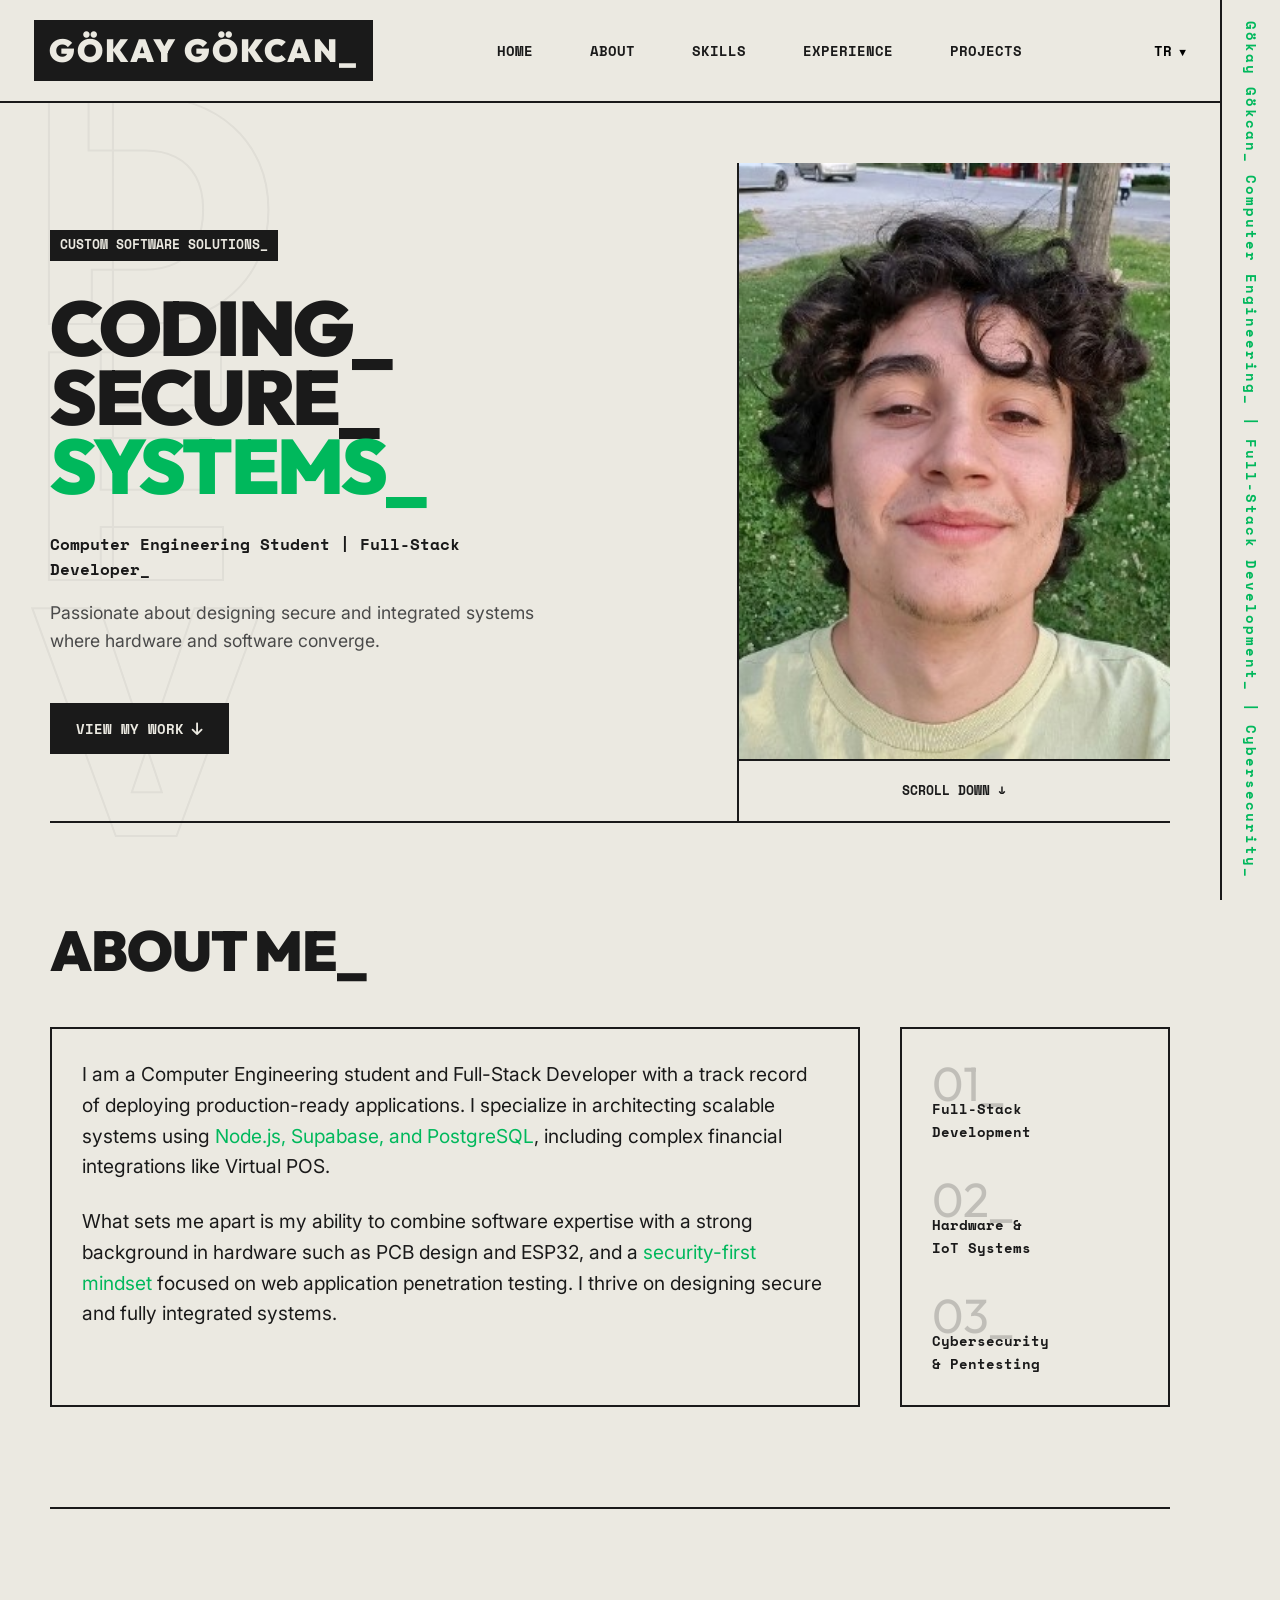
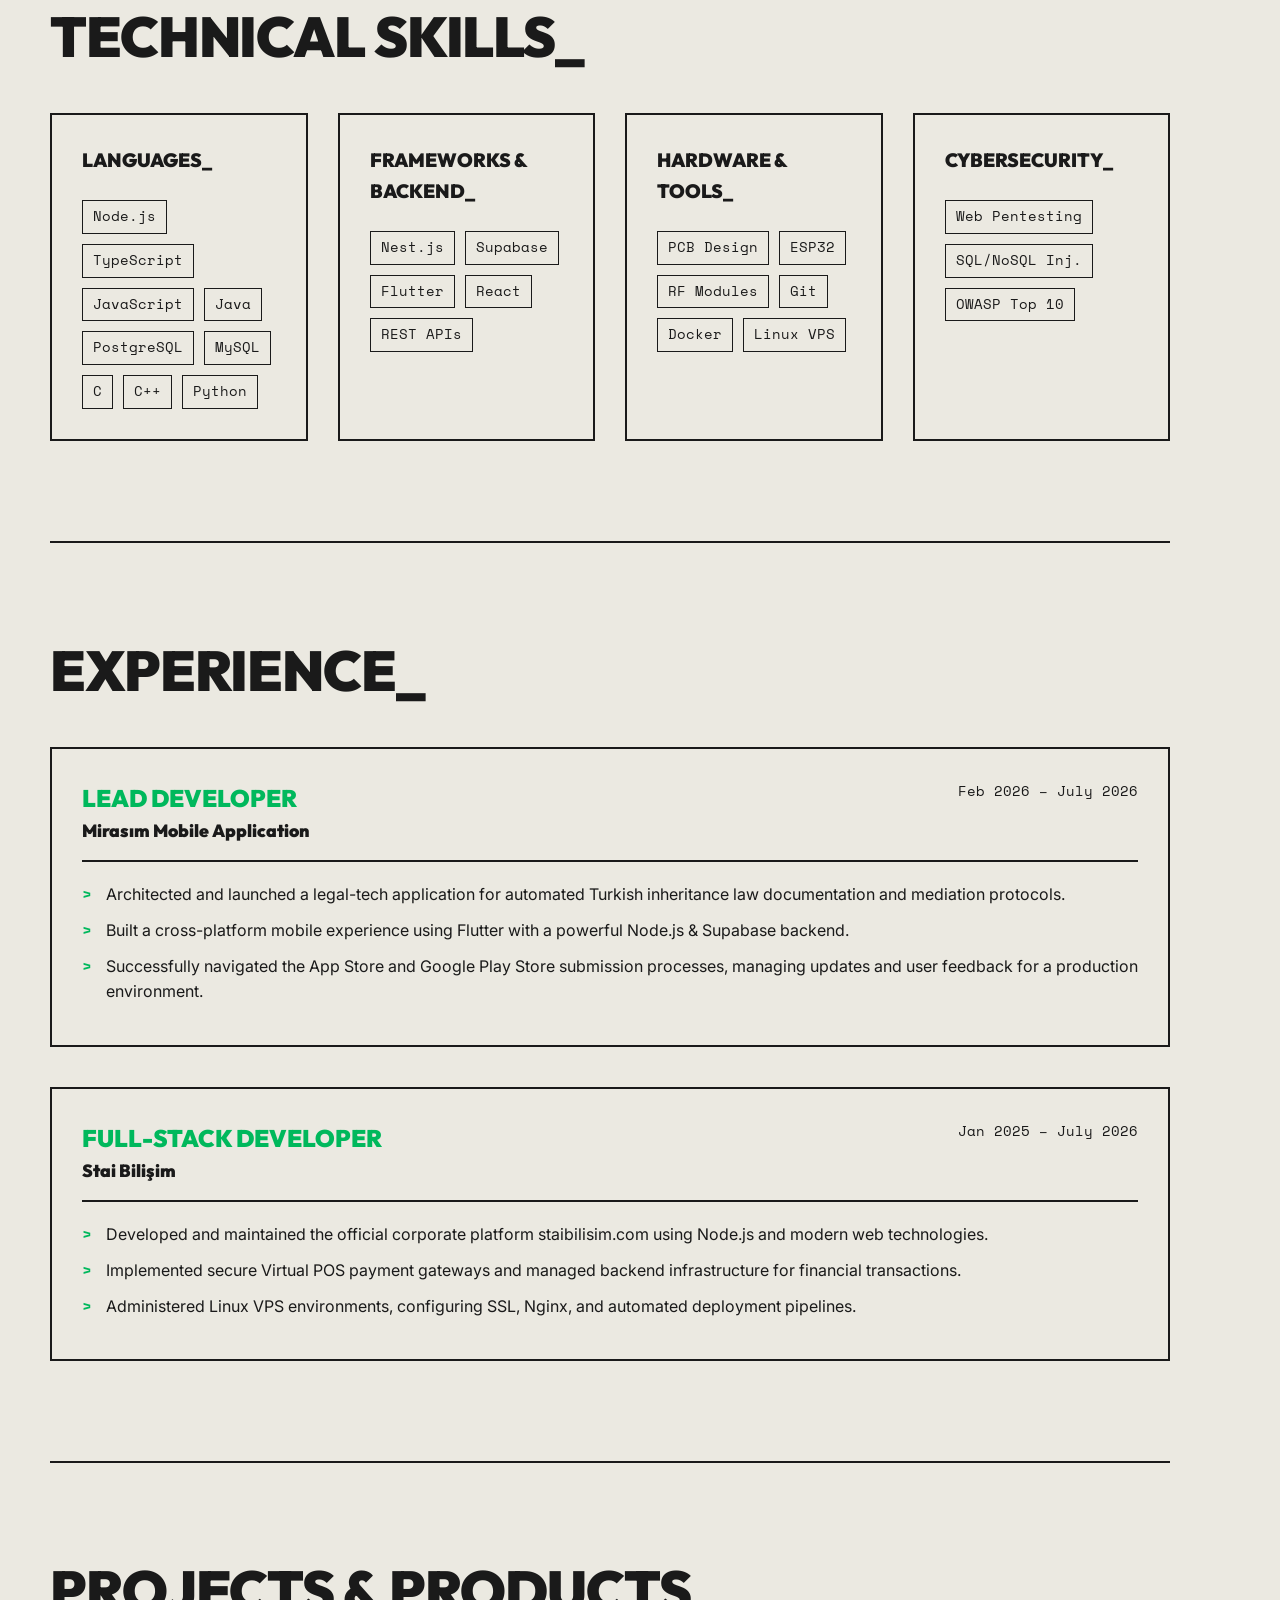
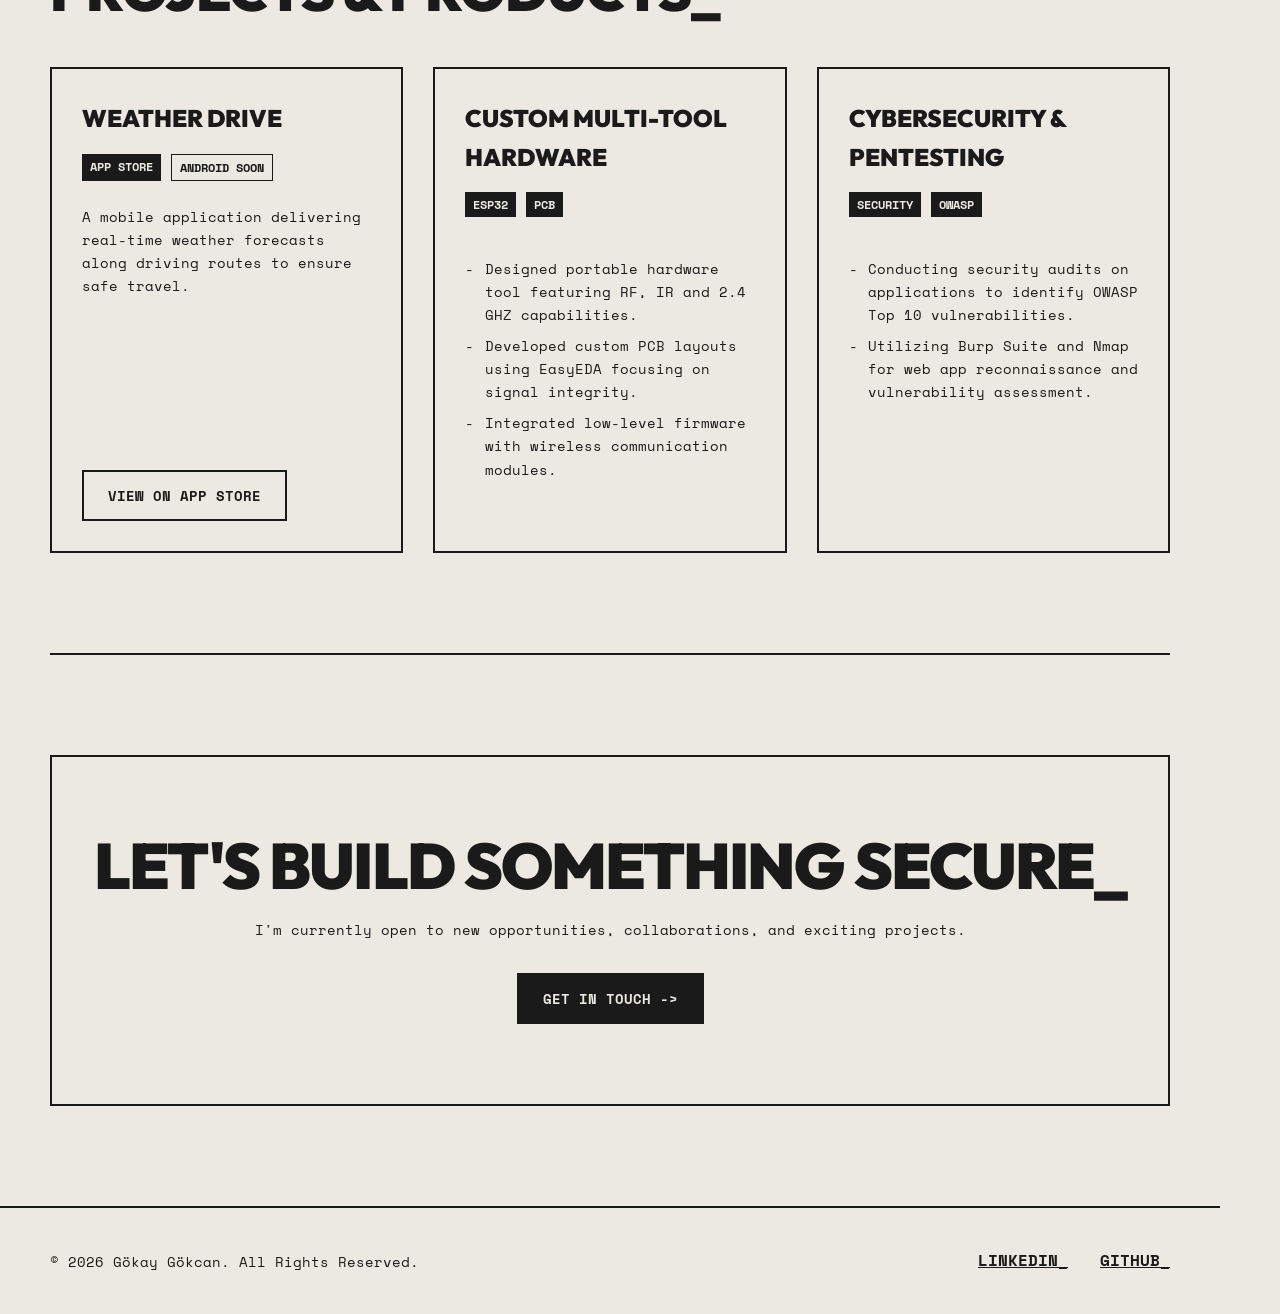
==== index.html @ 7bc46c26 "imdatv5" ====
<!DOCTYPE html>
<html lang="en">

<head>
    <meta charset="UTF-8">
    <meta name="viewport" content="width=device-width, initial-scale=1.0">
    <title>Gökay Gökcan | Full-Stack Developer & Security Enthusiast</title>
    <meta name="description"
        content="Portfolio of Gökay Gökcan, a Computer Engineering student, Full-Stack Developer, and Cybersecurity enthusiast based in Denizli, Türkiye.">
    <meta name="keywords"
        content="Gökay Gökcan, Full-Stack Developer, Computer Engineering, Cybersecurity, Pentesting, Node.js, React, Denizli">
    <meta name="author" content="Gökay Gökcan">

    <!-- Open Graph / Social Media Meta Tags -->
    <meta property="og:title" content="Gökay Gökcan | Full-Stack Developer & Security Enthusiast">
    <meta property="og:description"
        content="Portfolio of Gökay Gökcan, a Computer Engineering student and Full-Stack Developer specializing in secure, scalable systems.">
    <meta property="og:type" content="website">
    <meta property="og:url" content="https://gokaygokcan.com">
    <meta property="og:image" content="1740483697314.jpeg">

    <!-- Fonts -->
    <link rel="preconnect" href="https://fonts.googleapis.com">
    <link rel="preconnect" href="https://fonts.gstatic.com" crossorigin>
    <!-- Space Mono for brutalist style, Inter for general text -->
    <link
        href="https://fonts.googleapis.com/css2?family=Inter:wght@400;500;700&family=Space+Mono:ital,wght@0,400;0,700;1,400&family=Outfit:wght@700;900&display=swap"
        rel="stylesheet">

    <!-- Icons -->
    <link rel="stylesheet" href="https://cdnjs.cloudflare.com/ajax/libs/font-awesome/6.4.0/css/all.min.css">

    <link rel="stylesheet" href="style.css">

    <!-- Favicon -->
    <link rel="icon" type="image/jpeg" href="1740483697314.jpeg">
</head>

<body>

    <!-- Vertical Sidebar -->
    <div class="vertical-sidebar">
        <span data-i18n="sidebar_text">Gökay Gökcan_ Computer Engineering_ | Full-Stack Development_ |
            Cybersecurity_</span>

    </div>

    <!-- Navigation -->
    <nav class="navbar">
        <div class="nav-container">
            <a href="#home" class="logo">GÖKAY GÖKCAN_</a>
            <ul class="nav-links">
                <li><a href="#home" data-i18n="nav_home">HOME</a></li>
                <li><a href="#about" data-i18n="nav_about">ABOUT</a></li>
                <li><a href="#skills" data-i18n="nav_skills">SKILLS</a></li>
                <li><a href="#experience" data-i18n="nav_experience">EXPERIENCE</a></li>
                <li><a href="#projects" data-i18n="nav_projects">PROJECTS</a></li>
            </ul>
            <div class="nav-right">
                <button id="langToggle" class="lang-btn">TR</button>
                <div class="hamburger">
                    <i class="fas fa-bars"></i>
                </div>
            </div>
        </div>
    </nav>

    <main>
        <!-- Hero Section -->
        <section id="home" class="hero">
            <div class="hero-bg-text">D<br>E<br>V</div>
            <div class="hero-content">
                <div class="hero-tag" data-i18n="hero_tag">CUSTOM SOFTWARE SOLUTIONS_</div>
                <h1 class="giant-heading" data-i18n="hero_giant">
                    Coding_<br>
                    Secure_<br>
                    <span class="accent-color">Systems_</span>
                </h1>

                <div class="hero-desc-wrapper">
                    <h3 class="mono-subheading" data-i18n="hero_title">Computer Engineering Student | Full-Stack
                        Developer_</h3>
                    <p class="hero-description" data-i18n="hero_desc">Passionate about designing secure and integrated
                        systems where hardware and software converge.</p>
                </div>

                <div class="hero-cta">
                    <a href="#projects" class="btn btn-primary"><span data-i18n="hero_btn_work">View My Work</span> <i
                            class="fas fa-arrow-down"></i></a>
                </div>
            </div>

            <div class="hero-visual">
                <div class="profile-image-container">
                    <img src="1740483697314.jpeg" alt="Gökay Gökcan" class="profile-image">
                </div>
                <div class="scroll-indicator" data-i18n="scroll_down">
                    SCROLL DOWN &darr;
                </div>
            </div>
        </section>

        <!-- About Section -->
        <section id="about" class="section">
            <div class="section-header">
                <h2 class="section-title"><span data-i18n="about_title">About Me</span>_</h2>
            </div>
            <div class="about-content">
                <div class="about-grid">
                    <div class="about-text block-panel">
                        <p data-i18n="about_p1">I am a Computer Engineering student and Full-Stack Developer with a
                            track record of deploying production-ready applications. I specialize in architecting
                            scalable systems using <span class="accent-color">Node.js, Supabase, and PostgreSQL</span>,
                            including complex financial integrations like Virtual POS.</p>
                        <p data-i18n="about_p2">What sets me apart is my ability to combine software expertise with a
                            strong background in hardware such as PCB design and ESP32, and a <span
                                class="accent-color">security-first mindset</span> focused on web application
                            penetration testing. I thrive on designing secure and fully integrated systems.</p>
                    </div>
                    <div class="about-stats block-panel">
                        <div class="stat-item">
                            <span class="stat-num">01_</span>
                            <span class="stat-label" data-i18n="stat_1">Full-Stack<br>Development</span>
                        </div>
                        <div class="stat-item">
                            <span class="stat-num">02_</span>
                            <span class="stat-label" data-i18n="stat_2">Hardware &<br>IoT Systems</span>
                        </div>
                        <div class="stat-item">
                            <span class="stat-num">03_</span>
                            <span class="stat-label" data-i18n="stat_3">Cybersecurity<br>& Pentesting</span>
                        </div>
                    </div>
                </div>
            </div>
        </section>

        <!-- Skills Section -->
        <section id="skills" class="section">
            <div class="section-header">
                <h2 class="section-title"><span data-i18n="skills_title">Technical Skills</span>_</h2>
            </div>
            <div class="skills-grid">

                <div class="skill-category block-panel">
                    <h3 data-i18n="skills_lang">Languages_</h3>
                    <div class="tags">
                        <span>Node.js</span><span>TypeScript</span><span>JavaScript</span><span>Java</span><span>PostgreSQL</span><span>MySQL</span><span>C</span><span>C++</span><span>Python</span>
                    </div>
                </div>

                <div class="skill-category block-panel">
                    <h3 data-i18n="skills_framework">Frameworks & Backend_</h3>
                    <div class="tags">
                        <span>Nest.js</span><span>Supabase</span><span>Flutter</span><span>React</span><span>REST
                            APIs</span>
                    </div>
                </div>

                <div class="skill-category block-panel">
                    <h3 data-i18n="skills_hard">Hardware & Tools_</h3>
                    <div class="tags">
                        <span>PCB Design</span><span>ESP32</span><span>RF
                            Modules</span><span>Git</span><span>Docker</span><span>Linux VPS</span>
                    </div>
                </div>

                <div class="skill-category block-panel">
                    <h3 data-i18n="skills_sec">Cybersecurity_</h3>
                    <div class="tags">
                        <span>Web Pentesting</span><span>SQL/NoSQL Inj.</span><span>OWASP Top 10</span>
                    </div>
                </div>

            </div>
        </section>

        <!-- Experience Section -->
        <section id="experience" class="section">
            <div class="section-header">
                <h2 class="section-title"><span data-i18n="exp_title">Experience</span>_</h2>
            </div>

            <div class="timeline">

                <div class="timeline-item block-panel">
                    <div class="timeline-header">
                        <div class="timeline-title-wrap">
                            <h3 data-i18n="exp_lead">Lead Developer</h3>
                            <h4>Mirasım Mobile Application</h4>
                        </div>
                        <span class="timeline-date mono-text" data-i18n="exp_mirasim_date">Feb 2026 – July 2026</span>
                    </div>
                    <ul class="timeline-list">
                        <li data-i18n="exp_mirasim_1">Architected and launched a legal-tech application for automated
                            Turkish inheritance law documentation and mediation protocols.</li>
                        <li data-i18n="exp_mirasim_2">Built a cross-platform mobile experience using Flutter with a
                            powerful Node.js & Supabase backend.</li>
                        <li data-i18n="exp_mirasim_3">Successfully navigated the App Store and Google Play Store
                            submission processes, managing updates and user feedback for a production environment.</li>
                    </ul>
                </div>

                <div class="timeline-item block-panel">
                    <div class="timeline-header">
                        <div class="timeline-title-wrap">
                            <h3 data-i18n="exp_fs">Full-Stack Developer</h3>
                            <h4>Stai Bilişim</h4>
                        </div>
                        <span class="timeline-date mono-text" data-i18n="exp_stai_date">Jan 2025 – July 2026</span>
                    </div>
                    <ul class="timeline-list">
                        <li data-i18n="exp_stai_1">Developed and maintained the official corporate platform
                            staibilisim.com using Node.js and modern web technologies.</li>
                        <li data-i18n="exp_stai_2">Implemented secure Virtual POS payment gateways and managed backend
                            infrastructure for financial transactions.</li>
                        <li data-i18n="exp_stai_3">Administered Linux VPS environments, configuring SSL, Nginx, and
                            automated deployment pipelines.</li>
                    </ul>
                </div>

            </div>
        </section>

        <!-- Projects Section -->
        <section id="projects" class="section">
            <div class="section-header">
                <h2 class="section-title"><span data-i18n="projects_title">Projects & Products</span>_</h2>
            </div>

            <div class="projects-grid">

                <!-- Weather App -->
                <div class="project-card block-panel">
                    <div class="project-header">
                        <h3>Weather Drive</h3>
                        <div class="project-badges">
                            <span class="badge">App Store</span>
                            <span class="badge upcoming" data-i18n="badge_android">Android Soon</span>
                        </div>
                    </div>
                    <p class="mono-text" data-i18n="project_weather_desc">A mobile application delivering real-time
                        weather forecasts along driving routes to ensure safe travel.</p>
                    <div class="project-links mt-auto">
                        <a href="https://apps.apple.com/in/app/weather-drive-along-the-way/id6783059318" target="_blank"
                            class="btn btn-outline" data-i18n="view_appstore">View on App Store</a>
                    </div>
                </div>

                <!-- Hardware -->
                <div class="project-card block-panel">
                    <div class="project-header">
                        <h3 data-i18n="project_hard_title">Custom Multi-Tool Hardware</h3>
                        <div class="project-badges">
                            <span class="badge">ESP32</span>
                            <span class="badge">PCB</span>
                        </div>
                    </div>
                    <ul class="project-details mono-text">
                        <li data-i18n="project_hard_1">Designed portable hardware tool featuring RF, IR and 2.4 GHZ
                            capabilities.</li>
                        <li data-i18n="project_hard_2">Developed custom PCB layouts using EasyEDA focusing on signal
                            integrity.</li>
                        <li data-i18n="project_hard_3">Integrated low-level firmware with wireless communication
                            modules.</li>
                    </ul>
                </div>

                <!-- Cybersecurity -->
                <div class="project-card block-panel">
                    <div class="project-header">
                        <h3 data-i18n="project_sec_title">Cybersecurity & Pentesting</h3>
                        <div class="project-badges">
                            <span class="badge">Security</span>
                            <span class="badge">OWASP</span>
                        </div>
                    </div>
                    <ul class="project-details mono-text">
                        <li data-i18n="project_sec_1">Conducting security audits on applications to identify OWASP Top
                            10 vulnerabilities.</li>
                        <li data-i18n="project_sec_2">Utilizing Burp Suite and Nmap for web app reconnaissance and
                            vulnerability assessment.</li>
                    </ul>
                </div>

            </div>
        </section>

        <!-- Contact Section -->
        <section id="contact" class="section">
            <div class="contact-box block-panel">
                <h2 class="giant-heading"><span data-i18n="contact_title">Let's Build Something Secure</span>_</h2>
                <p class="mono-text mt-3" data-i18n="contact_desc">I'm currently open to new opportunities,
                    collaborations, and exciting projects.</p>
                <div class="contact-actions mt-4">
                    <a href="mailto:gokay_gokcan@outlook.com" class="btn btn-primary" data-i18n="contact_btn">Get In
                        Touch -></a>
                </div>
            </div>
        </section>

    </main>

    <footer class="footer">
        <div class="footer-content">
            <p class="mono-text"><span data-i18n="footer_copy">&copy; 2026 Gökay Gökcan. All Rights Reserved.</span></p>
            <div class="footer-socials">
                <a href="https://linkedin.com/in/gökay-gökcan-a5b03b33b" target="_blank">LINKEDIN_</a>
                <a href="https://github.com/FantaJr" target="_blank">GITHUB_</a>
            </div>
        </div>
    </footer>

    <script src="script.js"></script>
</body>

</html>
---- style.css ----
:root {
    /* Brutalist Editorial Palette */
    --bg-main: #ebe9e1;
    --text-main: #1a1a1a;
    --text-muted: #4a4a4a;

    --accent-color: #00b85c;
    /* Vibrant Green */

    --border-color: #1a1a1a;
    --border-width: 2px;

    /* Typography */
    --font-display: 'Outfit', sans-serif;
    --font-body: 'Inter', sans-serif;
    --font-mono: 'Space Mono', monospace;

    /* Spacing & Layout */
    --section-padding: 100px 0;
    --container-width: 1200px;
    --sidebar-width: 60px;

    /* Animations */
    --transition: all 0.15s linear;
}

* {
    margin: 0;
    padding: 0;
    box-sizing: border-box;
    max-width: 100%;
}

html,
body {
    overflow-x: hidden;
    width: 100%;
}

html {
    scroll-behavior: smooth;
    background-color: var(--bg-main);
}

body {
    font-family: var(--font-body);
    color: var(--text-main);
    line-height: 1.6;
    overflow-x: hidden;
    position: relative;
    padding-right: var(--sidebar-width);
}

/* Typography */
h1,
h2,
h3,
h4,
h5,
h6 {
    font-family: var(--font-display);
    color: var(--text-main);
    font-weight: 900;
    text-transform: uppercase;
}

.mono-text {
    font-family: var(--font-mono);
    font-size: 0.9rem;
    font-weight: 400;
}

.mono-subheading {
    font-family: var(--font-mono);
    font-size: 1rem;
    text-transform: none;
    font-weight: 700;
    margin-bottom: 1rem;
}

.accent-color {
    color: var(--accent-color);
}

a {
    color: var(--text-main);
    text-decoration: none;
    transition: var(--transition);
}

a:hover {
    color: var(--accent-color);
}

/* Layout Utilities */
main {
    max-width: var(--container-width);
    margin: 0 auto;
    padding: 0 40px;
    position: relative;
}

.section {
    padding: var(--section-padding);
    border-bottom: var(--border-width) solid var(--border-color);
}

.section:last-of-type {
    border-bottom: none;
}

.section-header {
    margin-bottom: 3rem;
}

.section-title {
    font-size: 3.5rem;
    line-height: 1;
    letter-spacing: -0.02em;
}

.mt-3 {
    margin-top: 1.5rem;
}

.mt-4 {
    margin-top: 2rem;
}

.mt-auto {
    margin-top: auto;
}

/* Vertical Sidebar */
.vertical-sidebar {
    position: fixed;
    top: 0;
    right: 0;
    width: var(--sidebar-width);
    height: 100vh;
    border-left: var(--border-width) solid var(--border-color);
    background: var(--bg-main);
    z-index: 1000;
    display: flex;
    align-items: center;
    justify-content: center;
}

.vertical-sidebar span {
    writing-mode: vertical-rl;
    font-family: var(--font-mono);
    font-size: 0.9rem;
    font-weight: 700;
    color: var(--accent-color);
    letter-spacing: 2px;
    white-space: nowrap;
}

/* Navbar */
.navbar {
    width: 100%;
    border-bottom: var(--border-width) solid var(--border-color);
    background: var(--bg-main);
    z-index: 999;
    position: sticky;
    top: 0;
}

.nav-container {
    max-width: var(--container-width);
    margin: 0 auto;
    padding: 20px 24px;
    display: flex;
    justify-content: space-between;
    align-items: center;
    overflow: hidden;
}

.logo {
    font-family: var(--font-display);
    font-size: 2rem;
    font-weight: 900;
    color: var(--text-main);
    background: var(--border-color);
    color: var(--bg-main);
    padding: 5px 15px;
    letter-spacing: 2px;
}

.nav-links {
    display: flex;
    list-style: none;
    gap: 3rem;
}

.nav-links a {
    font-family: var(--font-mono);
    font-size: 0.9rem;
    font-weight: 700;
    text-transform: uppercase;
    position: relative;
}

.nav-links a::after {
    content: '_';
    opacity: 0;
    transition: var(--transition);
}

.nav-links a:hover::after {
    opacity: 1;
    color: var(--accent-color);
}

.nav-right {
    display: flex;
    align-items: center;
    gap: 1rem;
}

.lang-btn {
    font-family: var(--font-mono);
    font-size: 0.9rem;
    font-weight: 700;
    background: transparent;
    border: none;
    cursor: pointer;
    text-transform: uppercase;
}

.lang-btn::after {
    content: ' ▼';
    font-size: 0.7rem;
}

.hamburger {
    display: none;
    font-size: 1.5rem;
    cursor: pointer;
    background: none;
    border: none;
    color: var(--text-main);
    line-height: 1;
    padding: 4px;
}

/* Buttons */
.btn {
    display: inline-flex;
    align-items: center;
    justify-content: center;
    gap: 0.5rem;
    padding: 12px 24px;
    font-family: var(--font-mono);
    font-weight: 700;
    font-size: 0.9rem;
    text-transform: uppercase;
    cursor: pointer;
    transition: var(--transition);
    border: var(--border-width) solid var(--border-color);
}

.btn-primary {
    background: var(--border-color);
    color: var(--bg-main);
}

.btn-primary:hover {
    background: var(--accent-color);
    border-color: var(--accent-color);
    color: var(--text-main);
}

.btn-outline {
    background: transparent;
    color: var(--text-main);
}

.btn-outline:hover {
    background: var(--border-color);
    color: var(--bg-main);
}

/* Block Panels */
.block-panel {
    border: var(--border-width) solid var(--border-color);
    padding: 30px;
    background: var(--bg-main);
    transition: var(--transition);
}

.block-panel:hover {
    box-shadow: 8px 8px 0px var(--accent-color);
    transform: translate(-4px, -4px);
}

/* Hero Section */
.hero {
    min-height: 80vh;
    display: flex;
    align-items: stretch;
    padding-top: 60px;
    position: relative;
    border-bottom: var(--border-width) solid var(--border-color);
}

.hero-bg-text {
    position: absolute;
    left: -20px;
    top: 50%;
    transform: translateY(-50%);
    font-family: var(--font-display);
    font-size: 25vw;
    font-weight: 900;
    line-height: 0.8;
    color: transparent;
    -webkit-text-stroke: 2px rgba(26, 26, 26, 0.05);
    z-index: -1;
    user-select: none;
}

.hero-content {
    flex: 1.5;
    display: flex;
    flex-direction: column;
    justify-content: center;
    padding-right: 40px;
    min-width: 0;
}

.hero-tag {
    display: inline-block;
    background: var(--border-color);
    color: var(--bg-main);
    font-family: var(--font-mono);
    font-size: 0.8rem;
    font-weight: 700;
    padding: 5px 10px;
    margin-bottom: 2rem;
    align-self: flex-start;
}

.giant-heading {
    font-size: clamp(2.5rem, 6vw, 7rem);
    line-height: 0.9;
    letter-spacing: -0.03em;
    margin-bottom: 2rem;
    overflow-wrap: break-word;
    word-break: break-word;
}

.hero-desc-wrapper {
    max-width: 500px;
    margin-bottom: 3rem;
}

.hero-description {
    font-size: 1.1rem;
    color: var(--text-muted);
}

.hero-visual {
    flex: 1;
    border-left: var(--border-width) solid var(--border-color);
    display: flex;
    flex-direction: column;
    min-width: 0;
}

.profile-image-container {
    flex: 1;
    position: relative;
    overflow: hidden;
}

.profile-image {
    width: 100%;
    height: 100%;
    object-fit: cover;
    display: block;
    transition: var(--transition);
}

.scroll-indicator {
    padding: 20px;
    border-top: var(--border-width) solid var(--border-color);
    text-align: center;
    font-family: var(--font-mono);
    font-size: 0.8rem;
    font-weight: 700;
    text-transform: uppercase;
}

/* About Section */
.about-grid {
    display: grid;
    grid-template-columns: 3fr 1fr;
    gap: 40px;
}

.about-text {
    font-size: 1.2rem;
    min-width: 0;
    overflow-wrap: break-word;
}

.about-text p {
    margin-bottom: 1.5rem;
}

.about-stats {
    display: flex;
    flex-direction: column;
    gap: 2rem;
    justify-content: center;
}

.stat-item {
    display: flex;
    flex-direction: column;
}

.stat-num {
    font-family: var(--font-display);
    font-size: 3rem;
    color: var(--border-color);
    opacity: 0.2;
    line-height: 1;
}

.stat-label {
    font-family: var(--font-mono);
    font-size: 0.9rem;
    font-weight: 700;
    margin-top: -10px;
}

/* Skills Section */
.skills-grid {
    display: grid;
    grid-template-columns: repeat(auto-fit, minmax(250px, 1fr));
    gap: 30px;
}

.skill-category {
    min-width: 0;
}

.skill-category h3 {
    font-size: 1.2rem;
    margin-bottom: 1.5rem;
}

.tags {
    display: flex;
    flex-wrap: wrap;
    gap: 10px;
}

.tags span {
    font-family: var(--font-mono);
    font-size: 0.85rem;
    border: 1px solid var(--border-color);
    padding: 5px 10px;
    white-space: nowrap;
}

/* Experience Timeline */
.timeline {
    display: flex;
    flex-direction: column;
    gap: 40px;
}

.timeline-item {
    position: relative;
    min-width: 0;
}

.timeline-header {
    display: flex;
    justify-content: space-between;
    align-items: flex-start;
    border-bottom: 2px solid var(--border-color);
    padding-bottom: 15px;
    margin-bottom: 20px;
    flex-wrap: wrap;
    gap: 1rem;
}

.timeline-title-wrap {
    min-width: 0;
}

.timeline-title-wrap h3 {
    font-size: 1.5rem;
    color: var(--accent-color);
    overflow-wrap: break-word;
}

.timeline-title-wrap h4 {
    font-size: 1.1rem;
    color: var(--text-main);
    text-transform: none;
    overflow-wrap: break-word;
}

.timeline-list {
    list-style: none;
}

.timeline-list li {
    position: relative;
    padding-left: 1.5rem;
    margin-bottom: 10px;
    font-size: 1rem;
    overflow-wrap: break-word;
}

.timeline-list li::before {
    content: '>';
    position: absolute;
    left: 0;
    font-family: var(--font-mono);
    color: var(--accent-color);
    font-weight: bold;
}

/* Projects Section */
.projects-grid {
    display: grid;
    grid-template-columns: repeat(auto-fit, minmax(320px, 1fr));
    gap: 30px;
}

.project-card {
    display: flex;
    flex-direction: column;
    min-width: 0;
}

.project-header {
    margin-bottom: 1.5rem;
}

.project-header h3 {
    font-size: 1.5rem;
    margin-bottom: 1rem;
    overflow-wrap: break-word;
}

.project-badges {
    display: flex;
    flex-wrap: wrap;
    gap: 10px;
}

.badge {
    font-family: var(--font-mono);
    font-size: 0.75rem;
    font-weight: 700;
    background: var(--border-color);
    color: var(--bg-main);
    padding: 3px 8px;
    text-transform: uppercase;
    white-space: nowrap;
}

.badge.upcoming {
    background: transparent;
    color: var(--border-color);
    border: 1px solid var(--border-color);
}

.project-details {
    list-style: none;
    margin-top: 1rem;
    margin-bottom: 2rem;
}

.project-details li {
    position: relative;
    padding-left: 1.2rem;
    margin-bottom: 8px;
    overflow-wrap: break-word;
}

.project-details li::before {
    content: '-';
    position: absolute;
    left: 0;
}

/* Contact Box */
.contact-box {
    text-align: center;
    padding: 80px 40px;
}

.contact-box .giant-heading {
    font-size: clamp(2rem, 5vw, 4rem);
    margin-bottom: 1rem;
}

/* Footer */
.footer {
    border-top: var(--border-width) solid var(--border-color);
    padding: 40px 0;
}

.footer-content {
    max-width: var(--container-width);
    margin: 0 auto;
    padding: 0 40px;
    display: flex;
    justify-content: space-between;
    align-items: center;
}

.footer-socials {
    display: flex;
    gap: 2rem;
    flex-wrap: wrap;
    justify-content: center;
}

.footer-socials a {
    font-family: var(--font-mono);
    font-weight: 700;
    text-decoration: underline;
}

/* ==========================================================================
   RESPONSIVE — MOBILE FIRST HARDENING
   Goal: zero horizontal overflow, no oversized text/elements, stable viewport
   ========================================================================== */

/* Global overflow guard, always on, not just inside a breakpoint */
img,
video,
svg,
iframe,
canvas {
    max-width: 100%;
    height: auto;
    display: block;
}

/* Tablet / small laptop */
@media (max-width: 1024px) {
    .giant-heading {
        font-size: clamp(2.5rem, 7vw, 5rem);
    }

    .hero-bg-text {
        font-size: 35vw;
    }

    main {
        padding: 0 24px;
    }
}

/* Phones and small tablets */
@media (max-width: 768px) {
    :root {
        --section-padding: 50px 0;
    }

    html {
        /* Locks the viewport horizontally so nothing can push the page sideways */
        overflow-x: hidden;
    }

    *,
    *::before,
    *::after {
        max-width: 100%;
        box-sizing: border-box;
    }

    html,
    body {
        overflow-x: hidden !important;
        width: 100% !important;
        max-width: 100vw;
        margin: 0;
        padding: 0;
        position: relative;
    }

    .vertical-sidebar {
        display: none;
    }

    body {
        padding-right: 0;
    }

    main,
    .nav-container,
    .footer-content {
        padding-left: 16px;
        padding-right: 16px;
        width: 100%;
        max-width: 100%;
        box-sizing: border-box;
    }

    /* Navbar */
    .navbar {
        overflow: visible;
    }

    .nav-container {
        padding-top: 14px;
        padding-bottom: 14px;
        position: relative;
    }

    .logo {
        font-size: 0.95rem;
        padding: 4px 8px;
        letter-spacing: 0;
        white-space: nowrap;
        overflow: hidden;
        text-overflow: ellipsis;
        max-width: 50vw;
        flex-shrink: 1;
    }

    .nav-right {
        gap: 0.5rem;
        flex-shrink: 0;
    }

    .lang-btn {
        font-size: 0.75rem;
    }

    .nav-links {
        display: none;
        flex-direction: column;
        width: 100vw;
        position: fixed;
        top: 0;
        left: 0;
        right: 0;
        bottom: 0;
        background: var(--bg-main);
        border-bottom: var(--border-width) solid var(--border-color);
        padding: 80px 16px 30px;
        gap: 1.5rem;
        text-align: center;
        box-sizing: border-box;
        z-index: 998;
        justify-content: flex-start;
        align-items: center;
        overflow-y: auto;
    }

    .nav-links.active {
        display: flex;
    }

    .nav-links a {
        font-size: 0.85rem;
        word-break: break-word;
    }

    .hamburger {
        display: block;
    }

    /* Hero */
    .hero {
        flex-direction: column;
        min-height: auto;
        padding-top: 24px;
        text-align: center;
        border-bottom: none;
        overflow: hidden;
    }

    .hero-content {
        padding-right: 0;
        padding-bottom: 24px;
        display: flex;
        flex-direction: column;
        align-items: center;
        width: 100%;
        overflow: hidden;
    }

    .hero-tag {
        align-self: center;
        margin-bottom: 1.25rem;
        font-size: 0.7rem;
        max-width: 100%;
        white-space: normal;
    }

    .hero-desc-wrapper {
        max-width: 100%;
        width: 100%;
        padding: 0;
        margin-bottom: 2rem;
    }

    .hero-description {
        font-size: 1rem;
    }

    .hero-visual {
        border-left: none;
        border-top: var(--border-width) solid var(--border-color);
        border-bottom: var(--border-width) solid var(--border-color);
        min-height: auto;
        width: 100%;
        overflow: hidden;
    }

    .profile-image-container {
        min-height: 260px;
        max-height: 60vw;
    }

    .hero-bg-text {
        display: none;
    }

    /* Typography — clamp() keeps text from ever exceeding the viewport,
       even for very long single words like URLs or long names */
    .giant-heading {
        font-size: clamp(1.9rem, 9vw, 3rem) !important;
        text-align: center !important;
        word-break: break-word;
        hyphens: auto;
        overflow-wrap: break-word;
        max-width: 100%;
        padding: 0;
    }

    .section-title {
        font-size: clamp(1.7rem, 8vw, 2.6rem) !important;
        text-align: center !important;
        word-break: break-word;
        overflow-wrap: break-word;
        max-width: 100%;
    }

    .contact-box .giant-heading {
        font-size: clamp(1.6rem, 7vw, 2.2rem) !important;
    }

    .section-header {
        text-align: center;
        width: 100%;
    }

    .mono-subheading {
        font-size: 0.85rem;
    }

    h1,
    h2,
    h3,
    h4 {
        overflow-wrap: break-word;
        word-break: break-word;
    }

    /* Panels */
    .block-panel {
        padding: 20px 16px;
        text-align: center;
        width: 100%;
        box-sizing: border-box;
        overflow-wrap: break-word;
        overflow: hidden;
    }

    .contact-box {
        padding: 40px 16px;
    }

    .btn {
        font-size: 0.8rem;
        padding: 10px 18px;
    }

    /* Grids */
    .about-grid,
    .skills-grid,
    .projects-grid {
        grid-template-columns: 1fr;
        width: 100%;
        gap: 20px;
    }

    .about-text {
        font-size: 1.05rem;
        text-align: center;
    }

    .about-stats {
        flex-direction: row;
        flex-wrap: wrap;
        justify-content: center;
        gap: 1.5rem;
    }

    .stat-item {
        align-items: center;
    }

    .stat-num {
        font-size: 2.2rem;
    }

    /* Skills */
    .skill-category {
        text-align: center;
    }

    .tags {
        justify-content: center;
    }

    .tags span {
        font-size: 0.75rem;
        padding: 4px 8px;
    }

    /* Timeline */
    .timeline-item {
        padding-left: 0;
        text-align: center;
    }

    .timeline-header {
        flex-direction: column;
        align-items: center;
        justify-content: center;
    }

    .timeline-title-wrap {
        text-align: center;
    }

    .timeline-title-wrap h3 {
        font-size: 1.25rem;
    }

    .timeline-title-wrap h4 {
        font-size: 1rem;
    }

    .timeline-list {
        text-align: left;
    }

    .timeline-list li {
        font-size: 0.9rem;
    }

    .timeline-list li::before {
        left: -15px;
    }

    /* Projects */
    .project-header h3 {
        font-size: 1.25rem;
    }

    .project-badges {
        justify-content: center;
    }

    .badge {
        font-size: 0.7rem;
    }

    .project-details {
        text-align: left;
    }

    .project-details li {
        font-size: 0.9rem;
    }

    /* Footer */
    .footer-content {
        flex-direction: column;
        gap: 16px;
        text-align: center;
    }

    .footer-socials {
        gap: 1.25rem;
    }

    .footer-socials a {
        font-size: 0.85rem;
    }
}

/* Very small phones (e.g. iPhone SE, 360px devices) */
@media (max-width: 400px) {

    main,
    .nav-container,
    .footer-content {
        padding-left: 12px;
        padding-right: 12px;
    }

    .giant-heading {
        font-size: clamp(1.6rem, 9vw, 2.4rem) !important;
    }

    .section-title {
        font-size: clamp(1.4rem, 8vw, 2rem) !important;
    }

    .contact-box .giant-heading {
        font-size: clamp(1.4rem, 7vw, 1.8rem) !important;
    }

    .logo {
        max-width: 40vw;
        font-size: 0.85rem;
    }

    .about-stats {
        gap: 1rem;
    }

    .stat-num {
        font-size: 1.8rem;
    }

    .btn {
        width: 100%;
    }
}
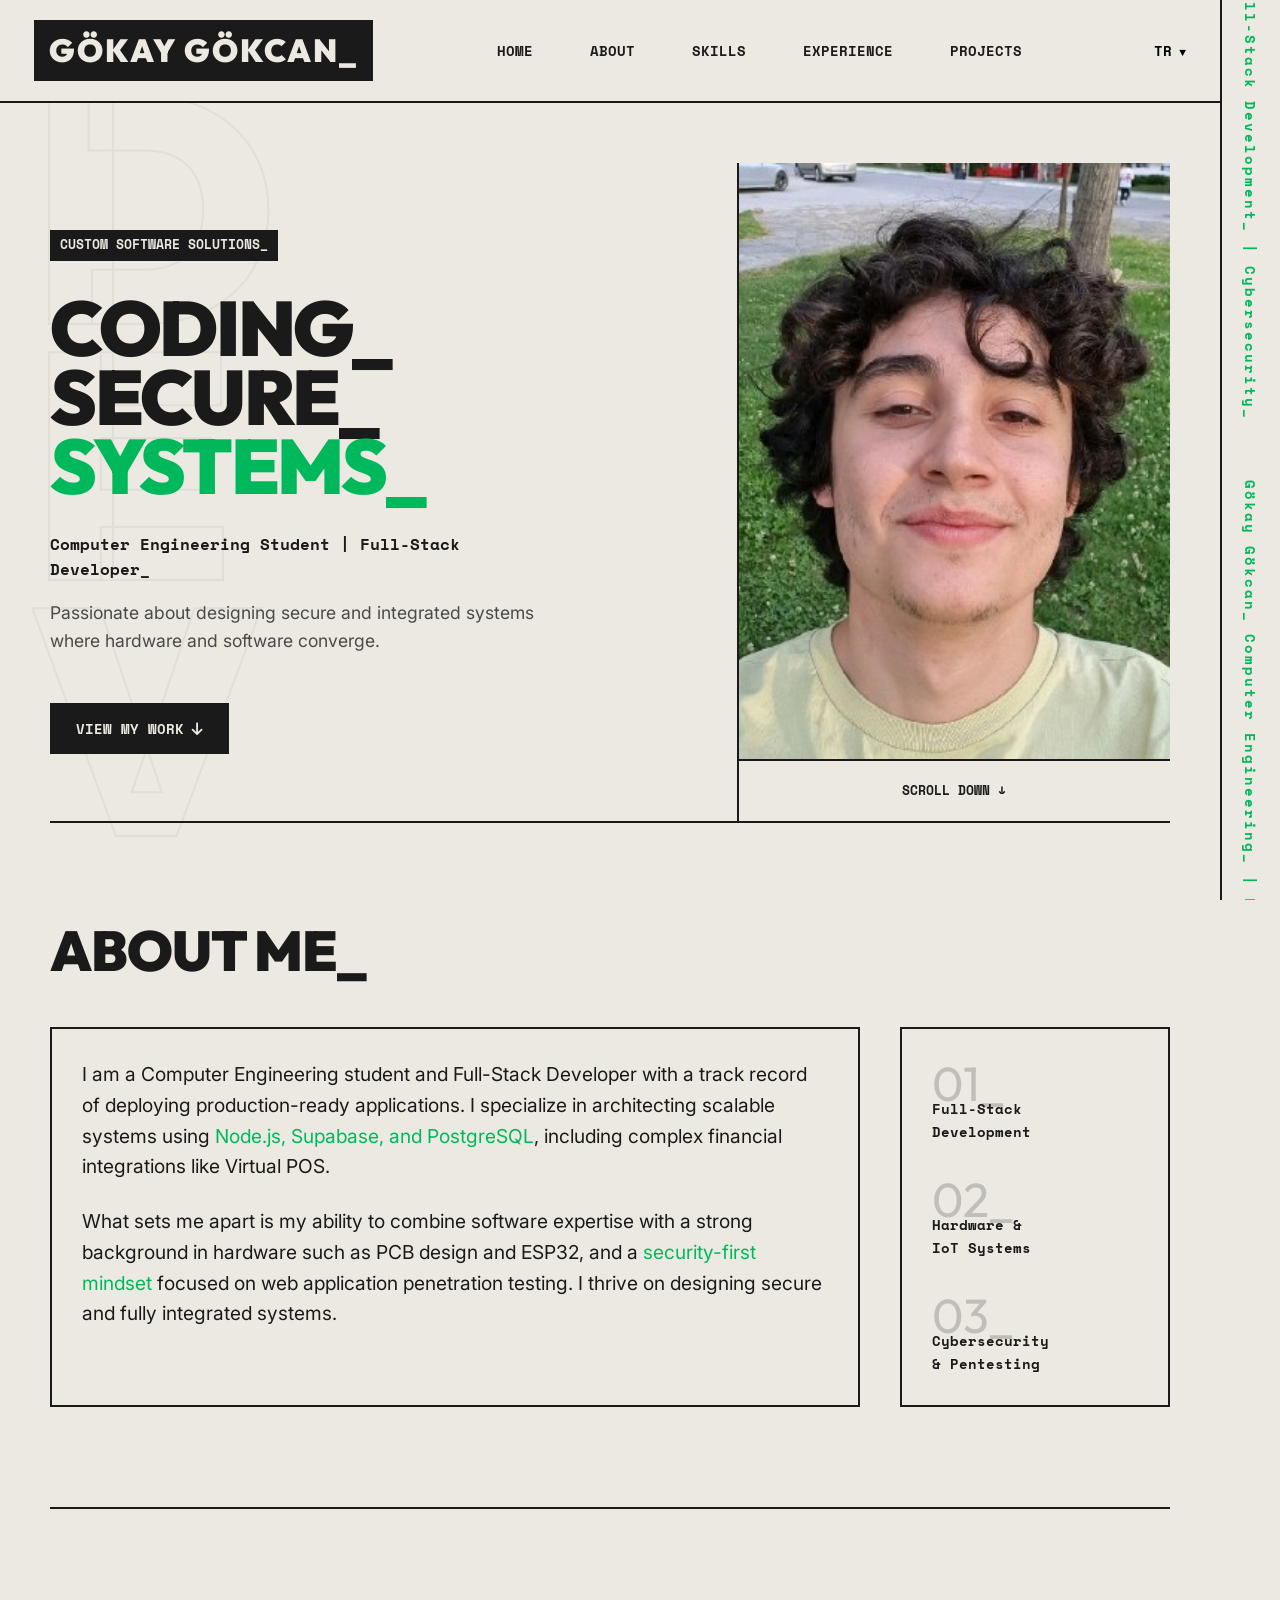
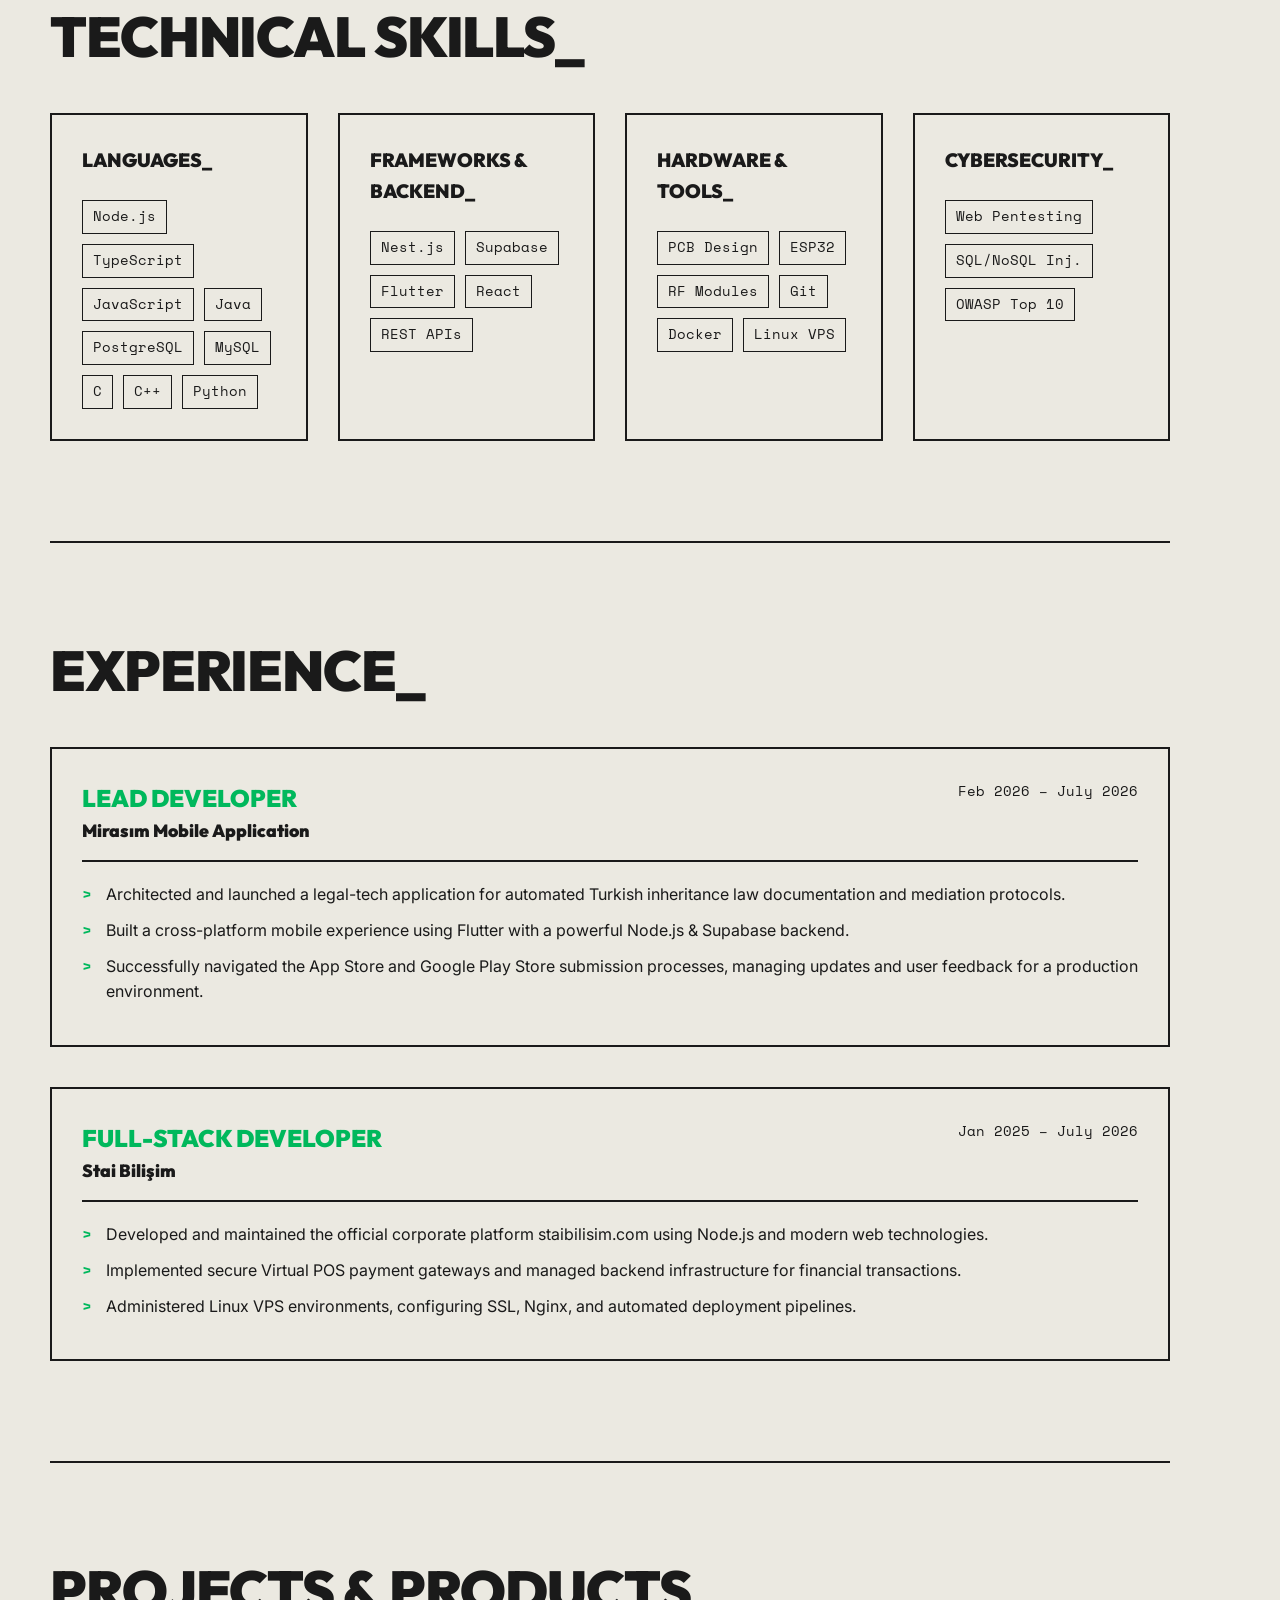
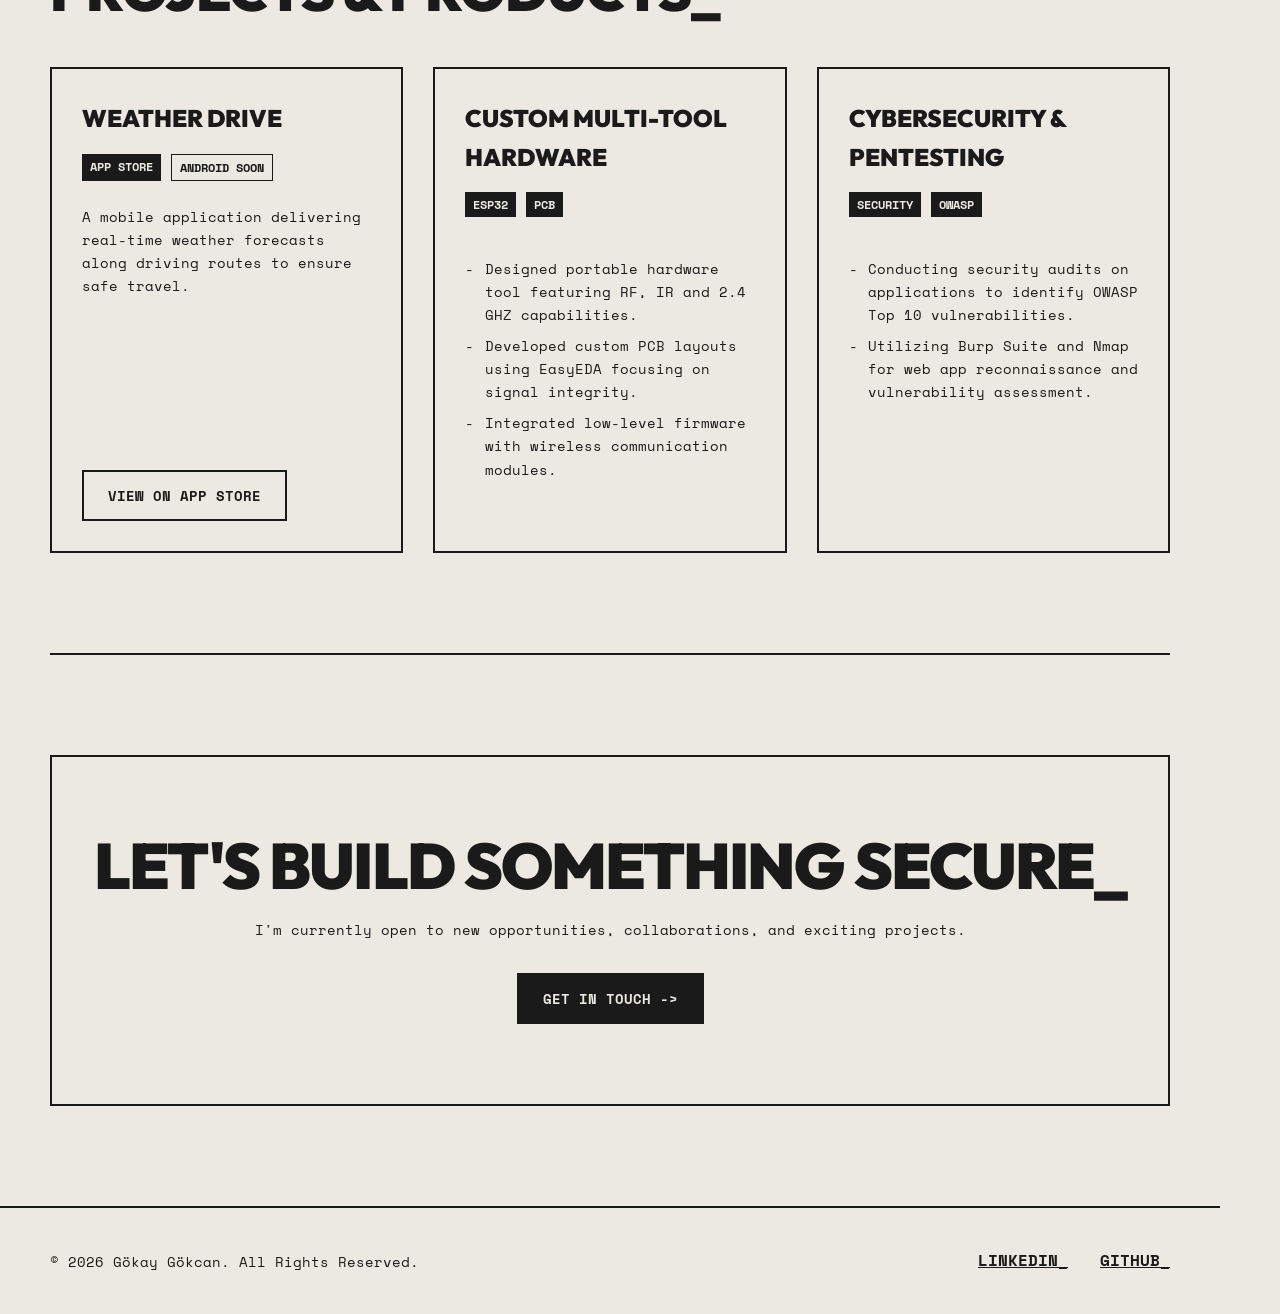
==== commit 29371b0e: "imdatv6" ====
--- a/index.html
+++ b/index.html
@@ -40,9 +40,12 @@
 
     <!-- Vertical Sidebar -->
     <div class="vertical-sidebar">
-        <span data-i18n="sidebar_text">Gökay Gökcan_ Computer Engineering_ | Full-Stack Development_ |
-            Cybersecurity_</span>
-
+        <div class="marquee-track">
+            <span data-i18n="sidebar_text">Gökay Gökcan_ Computer Engineering_ | Full-Stack Development_ |
+                Cybersecurity_</span>
+            <span data-i18n="sidebar_text" aria-hidden="true">Gökay Gökcan_ Computer Engineering_ | Full-Stack
+                Development_ | Cybersecurity_</span>
+        </div>
     </div>
 
     <!-- Navigation -->
--- a/style.css
+++ b/style.css
@@ -131,7 +131,7 @@
     margin-top: auto;
 }
 
-/* Vertical Sidebar */
+/* Vertical Sidebar — continuously scrolling (marquee) text */
 .vertical-sidebar {
     position: fixed;
     top: 0;
@@ -144,6 +144,21 @@
     display: flex;
     align-items: center;
     justify-content: center;
+    overflow: hidden;
+    /* hides the looping copy outside the visible strip */
+}
+
+.vertical-sidebar .marquee-track {
+    display: flex;
+    flex-direction: column;
+    align-items: center;
+    animation: sidebarScroll 14s linear infinite;
+    will-change: transform;
+}
+
+/* pause the flow on hover */
+.vertical-sidebar:hover .marquee-track {
+    animation-play-state: paused;
 }
 
 .vertical-sidebar span {
@@ -154,6 +169,25 @@
     color: var(--accent-color);
     letter-spacing: 2px;
     white-space: nowrap;
+    padding: 30px 0;
+    /* gap between each repeated copy of the text */
+}
+
+@keyframes sidebarScroll {
+    0% {
+        transform: translateY(0);
+    }
+
+    100% {
+        transform: translateY(-50%);
+        /* exactly half, since the text is duplicated once in the HTML */
+    }
+}
+
+@media (prefers-reduced-motion: reduce) {
+    .vertical-sidebar .marquee-track {
+        animation: none;
+    }
 }
 
 /* Navbar */
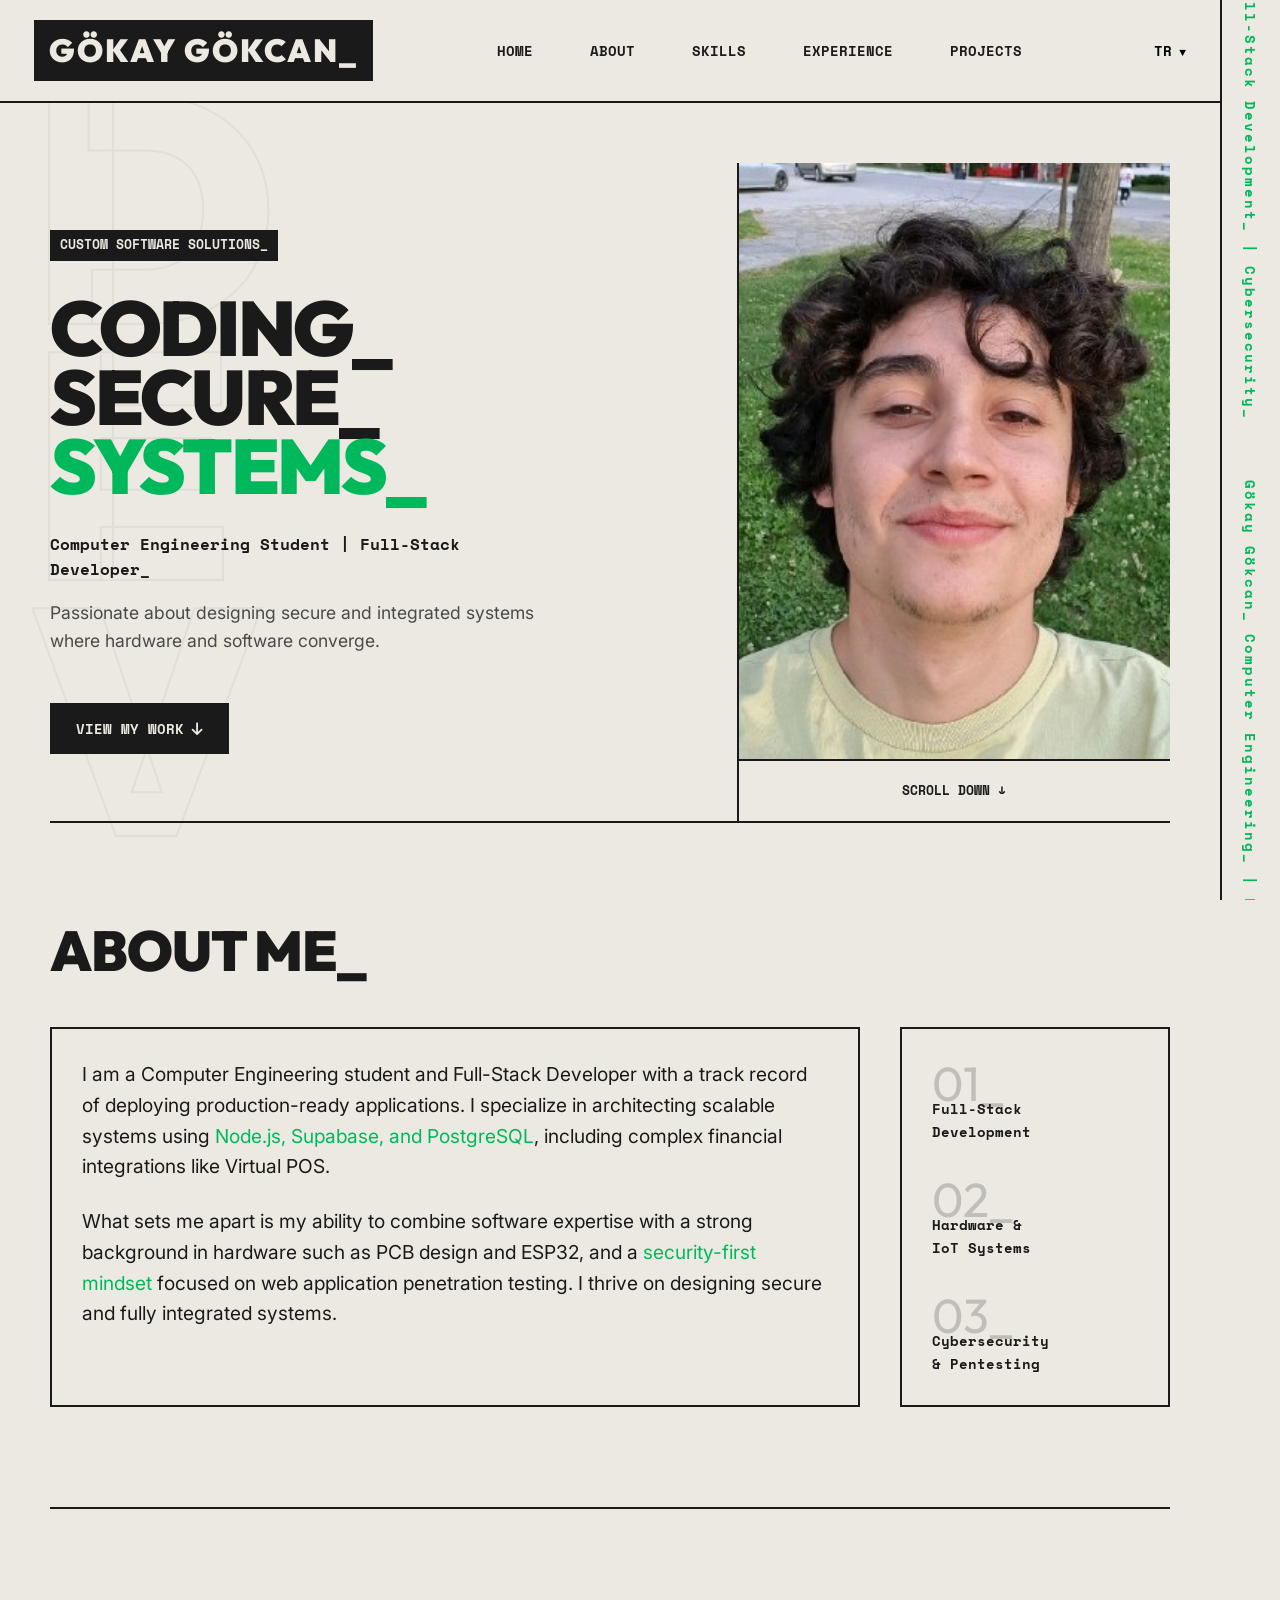
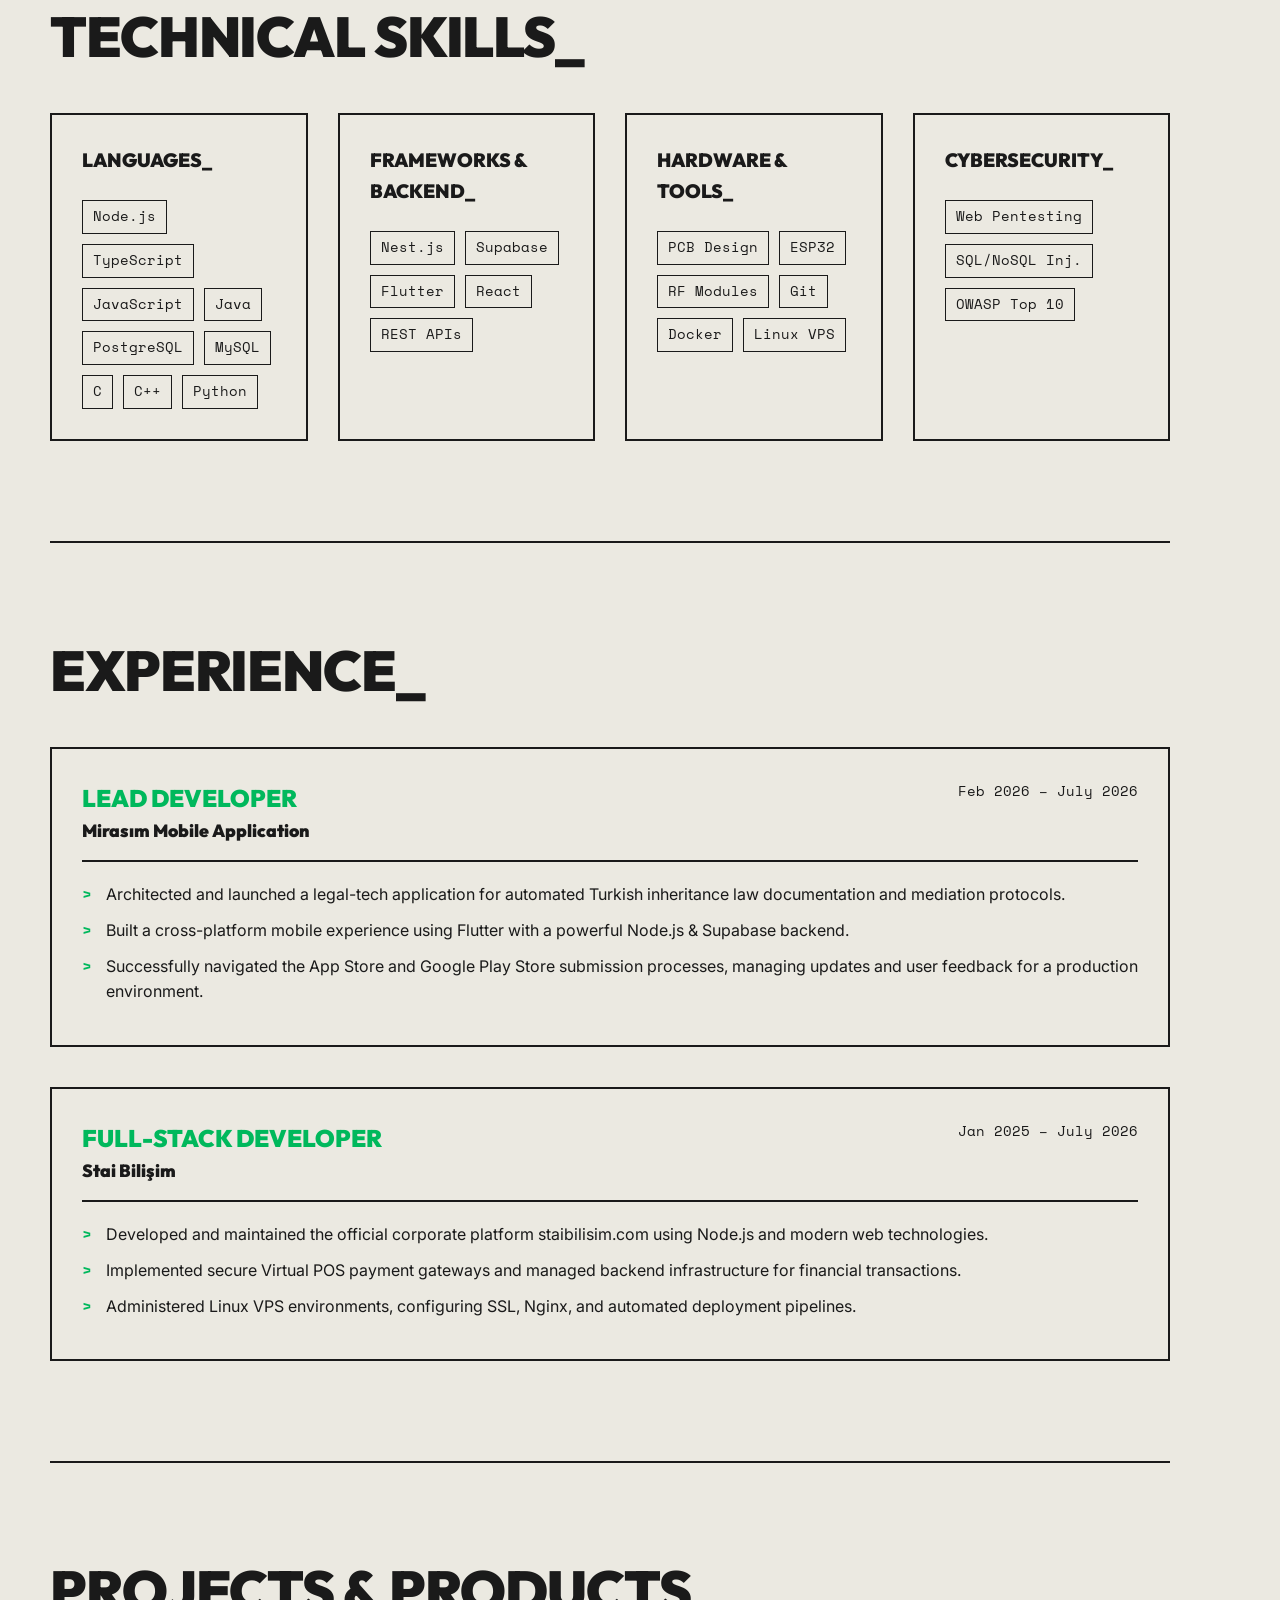
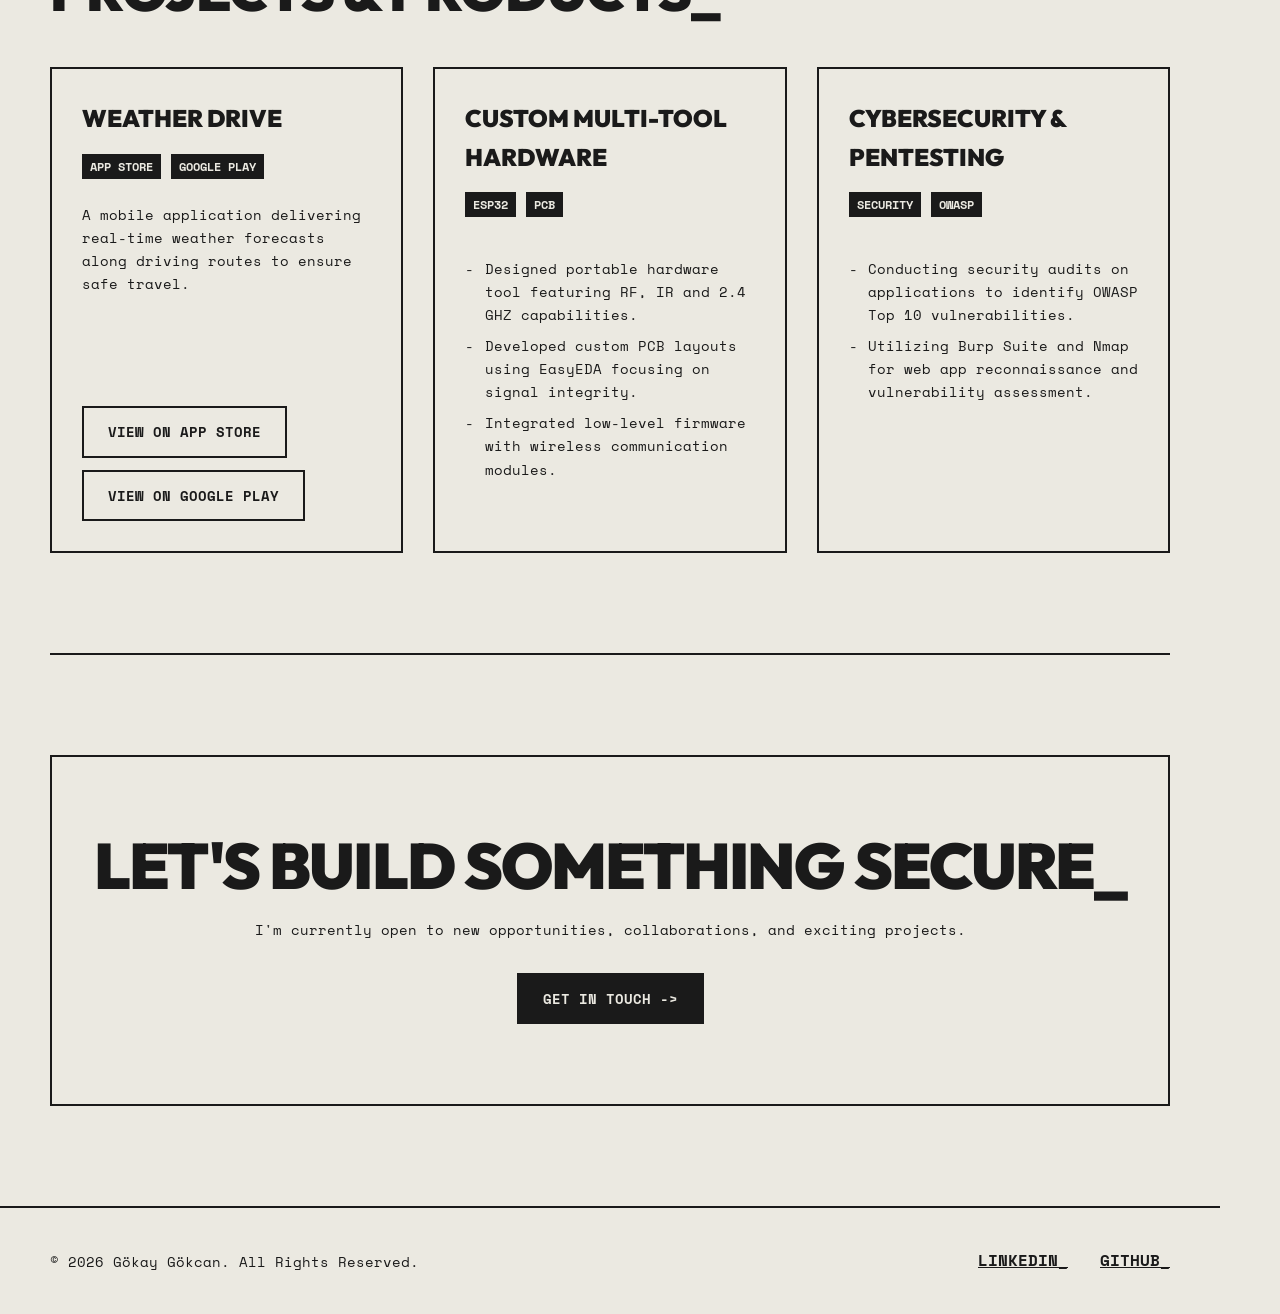
==== commit 64316110: "Initial commit" ====
--- a/index.html
+++ b/index.html
@@ -10,14 +10,52 @@
     <meta name="keywords"
         content="Gökay Gökcan, Full-Stack Developer, Computer Engineering, Cybersecurity, Pentesting, Node.js, React, Denizli">
     <meta name="author" content="Gökay Gökcan">
+    <meta name="robots" content="index, follow">
+    <link rel="canonical" href="https://gokaygokcan.com/">
 
     <!-- Open Graph / Social Media Meta Tags -->
     <meta property="og:title" content="Gökay Gökcan | Full-Stack Developer & Security Enthusiast">
     <meta property="og:description"
         content="Portfolio of Gökay Gökcan, a Computer Engineering student and Full-Stack Developer specializing in secure, scalable systems.">
     <meta property="og:type" content="website">
-    <meta property="og:url" content="https://gokaygokcan.com">
-    <meta property="og:image" content="1740483697314.jpeg">
+    <meta property="og:url" content="https://gokaygokcan.com/">
+    <meta property="og:image" content="https://gokaygokcan.com/1740483697314.jpeg">
+
+    <!-- Twitter Card Meta Tags -->
+    <meta name="twitter:card" content="summary_large_image">
+    <meta name="twitter:title" content="Gökay Gökcan | Full-Stack Developer & Security Enthusiast">
+    <meta name="twitter:description"
+        content="Portfolio of Gökay Gökcan, a Computer Engineering student and Full-Stack Developer specializing in secure, scalable systems.">
+    <meta name="twitter:image" content="https://gokaygokcan.com/1740483697314.jpeg">
+
+    <!-- Structured Data (JSON-LD) for SEO -->
+    <script type="application/ld+json">
+    {
+      "@context": "https://schema.org",
+      "@type": "Person",
+      "name": "Gökay Gökcan",
+      "url": "https://gokaygokcan.com/",
+      "image": "https://gokaygokcan.com/1740483697314.jpeg",
+      "jobTitle": "Full-Stack Developer & Computer Engineering Student",
+      "worksFor": {
+        "@type": "Organization",
+        "name": "Stai Bilişim"
+      },
+      "sameAs": [
+        "https://linkedin.com/in/gökay-gökcan-a5b03b33b",
+        "https://github.com/FantaJr"
+      ],
+      "knowsAbout": [
+        "Full-Stack Development",
+        "Cybersecurity",
+        "Web Penetration Testing",
+        "Node.js",
+        "Supabase",
+        "Flutter",
+        "ESP32"
+      ]
+    }
+    </script>
 
     <!-- Fonts -->
     <link rel="preconnect" href="https://fonts.googleapis.com">
@@ -239,14 +277,16 @@
                         <h3>Weather Drive</h3>
                         <div class="project-badges">
                             <span class="badge">App Store</span>
-                            <span class="badge upcoming" data-i18n="badge_android">Android Soon</span>
+                            <span class="badge">Google Play</span>
                         </div>
                     </div>
                     <p class="mono-text" data-i18n="project_weather_desc">A mobile application delivering real-time
                         weather forecasts along driving routes to ensure safe travel.</p>
                     <div class="project-links mt-auto">
                         <a href="https://apps.apple.com/in/app/weather-drive-along-the-way/id6783059318" target="_blank"
-                            class="btn btn-outline" data-i18n="view_appstore">View on App Store</a>
+                            rel="noopener noreferrer" class="btn btn-outline" data-i18n="view_appstore">View on App Store</a>
+                        <a href="https://play.google.com/store/apps/details?id=com.gokcan.havarotasi" target="_blank"
+                            rel="noopener noreferrer" class="btn btn-outline" data-i18n="view_playstore">View on Google Play</a>
                     </div>
                 </div>
 
@@ -308,8 +348,8 @@
         <div class="footer-content">
             <p class="mono-text"><span data-i18n="footer_copy">&copy; 2026 Gökay Gökcan. All Rights Reserved.</span></p>
             <div class="footer-socials">
-                <a href="https://linkedin.com/in/gökay-gökcan-a5b03b33b" target="_blank">LINKEDIN_</a>
-                <a href="https://github.com/FantaJr" target="_blank">GITHUB_</a>
+                <a href="https://linkedin.com/in/gökay-gökcan-a5b03b33b" target="_blank" rel="noopener noreferrer">LINKEDIN_</a>
+                <a href="https://github.com/FantaJr" target="_blank" rel="noopener noreferrer">GITHUB_</a>
             </div>
         </div>
     </footer>
--- a/style.css
+++ b/style.css
@@ -624,6 +624,13 @@
     position: absolute;
     left: 0;
 }
+
+.project-links {
+    display: flex;
+    flex-wrap: wrap;
+    gap: 12px;
+}
+
 
 /* Contact Box */
 .contact-box {
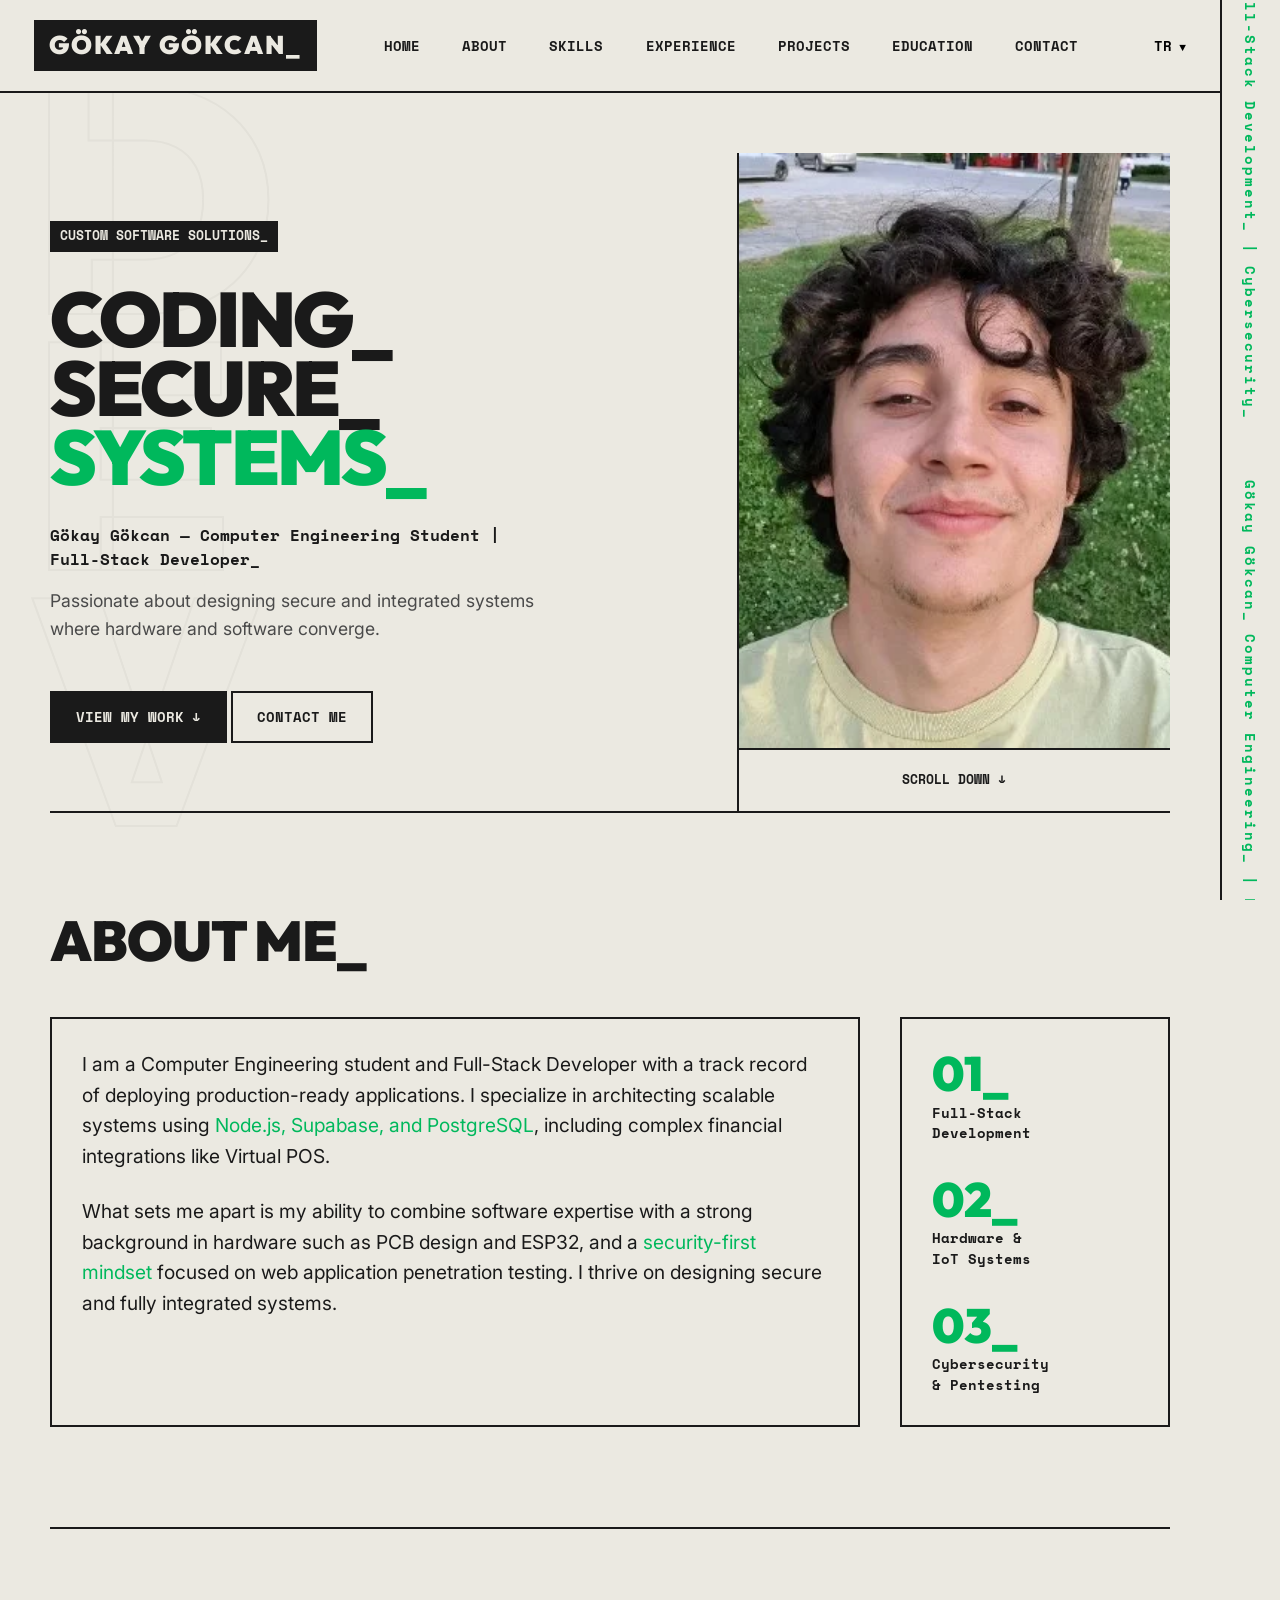
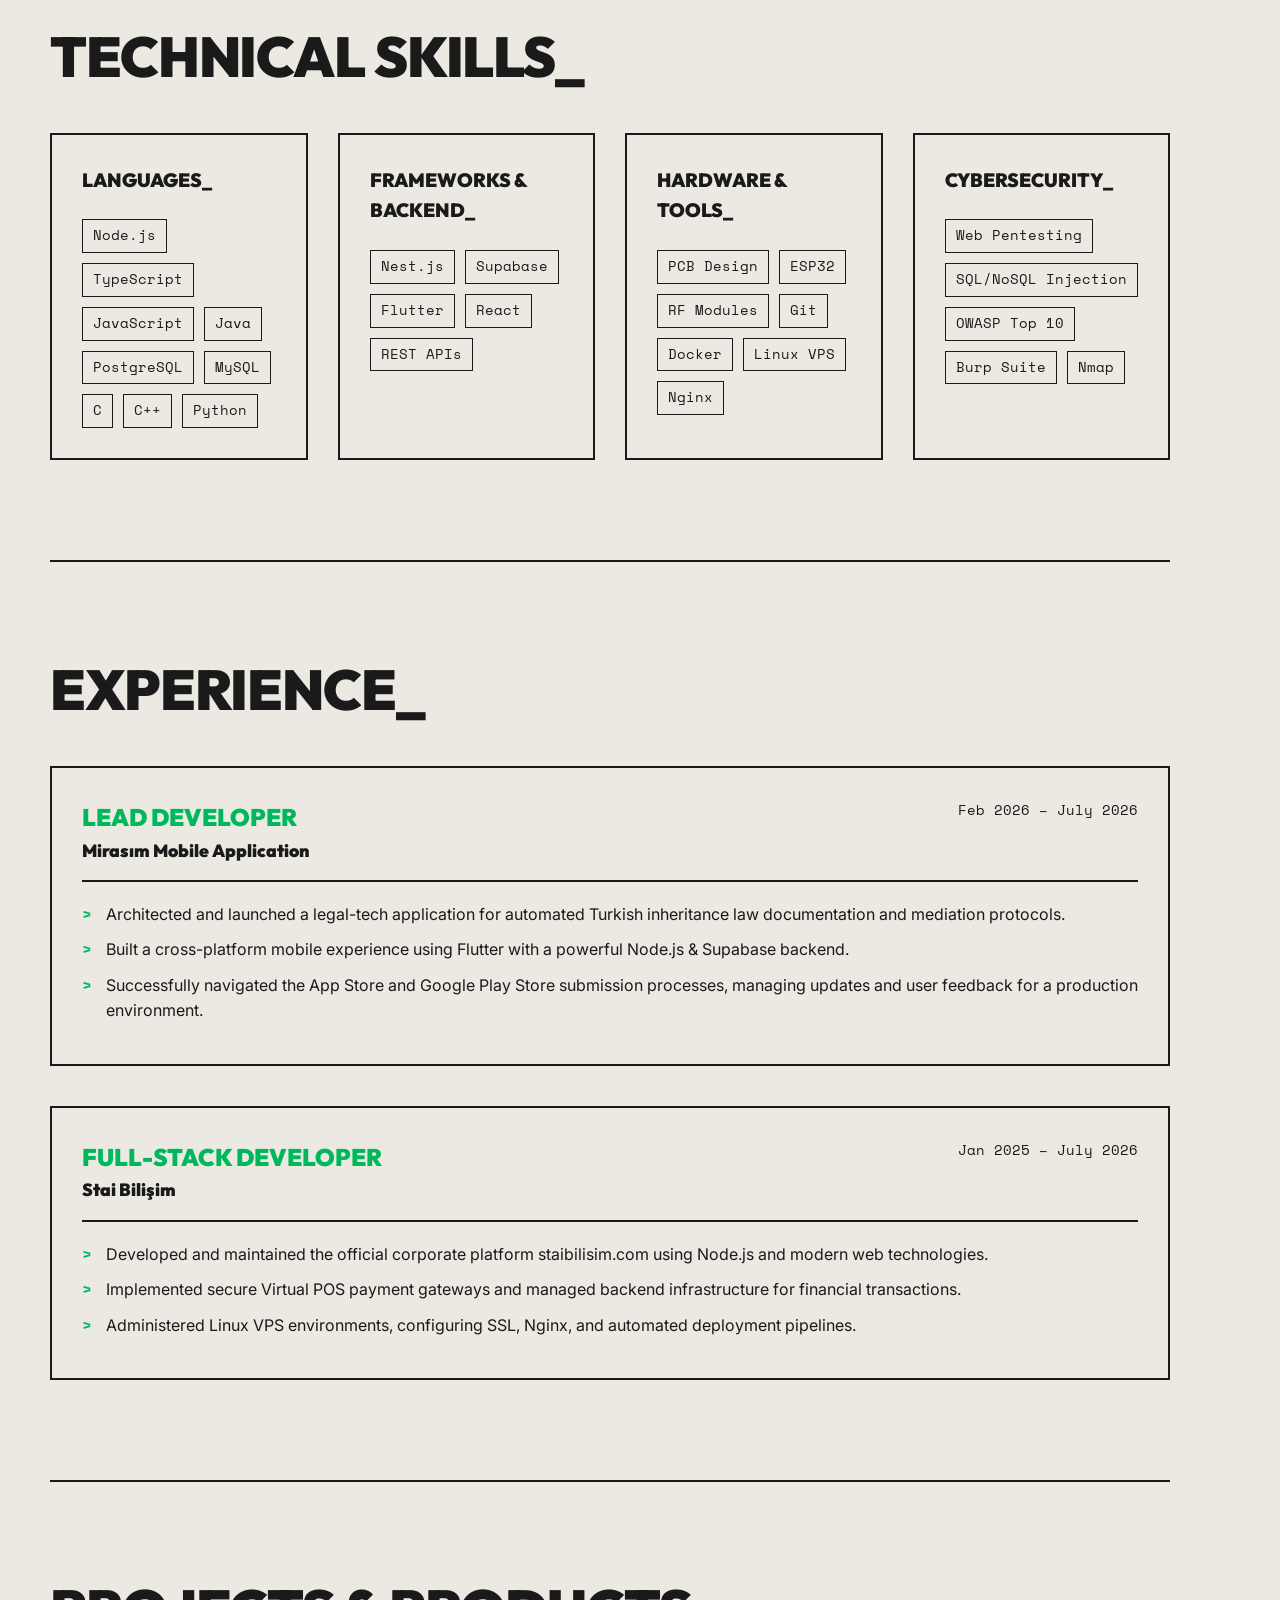
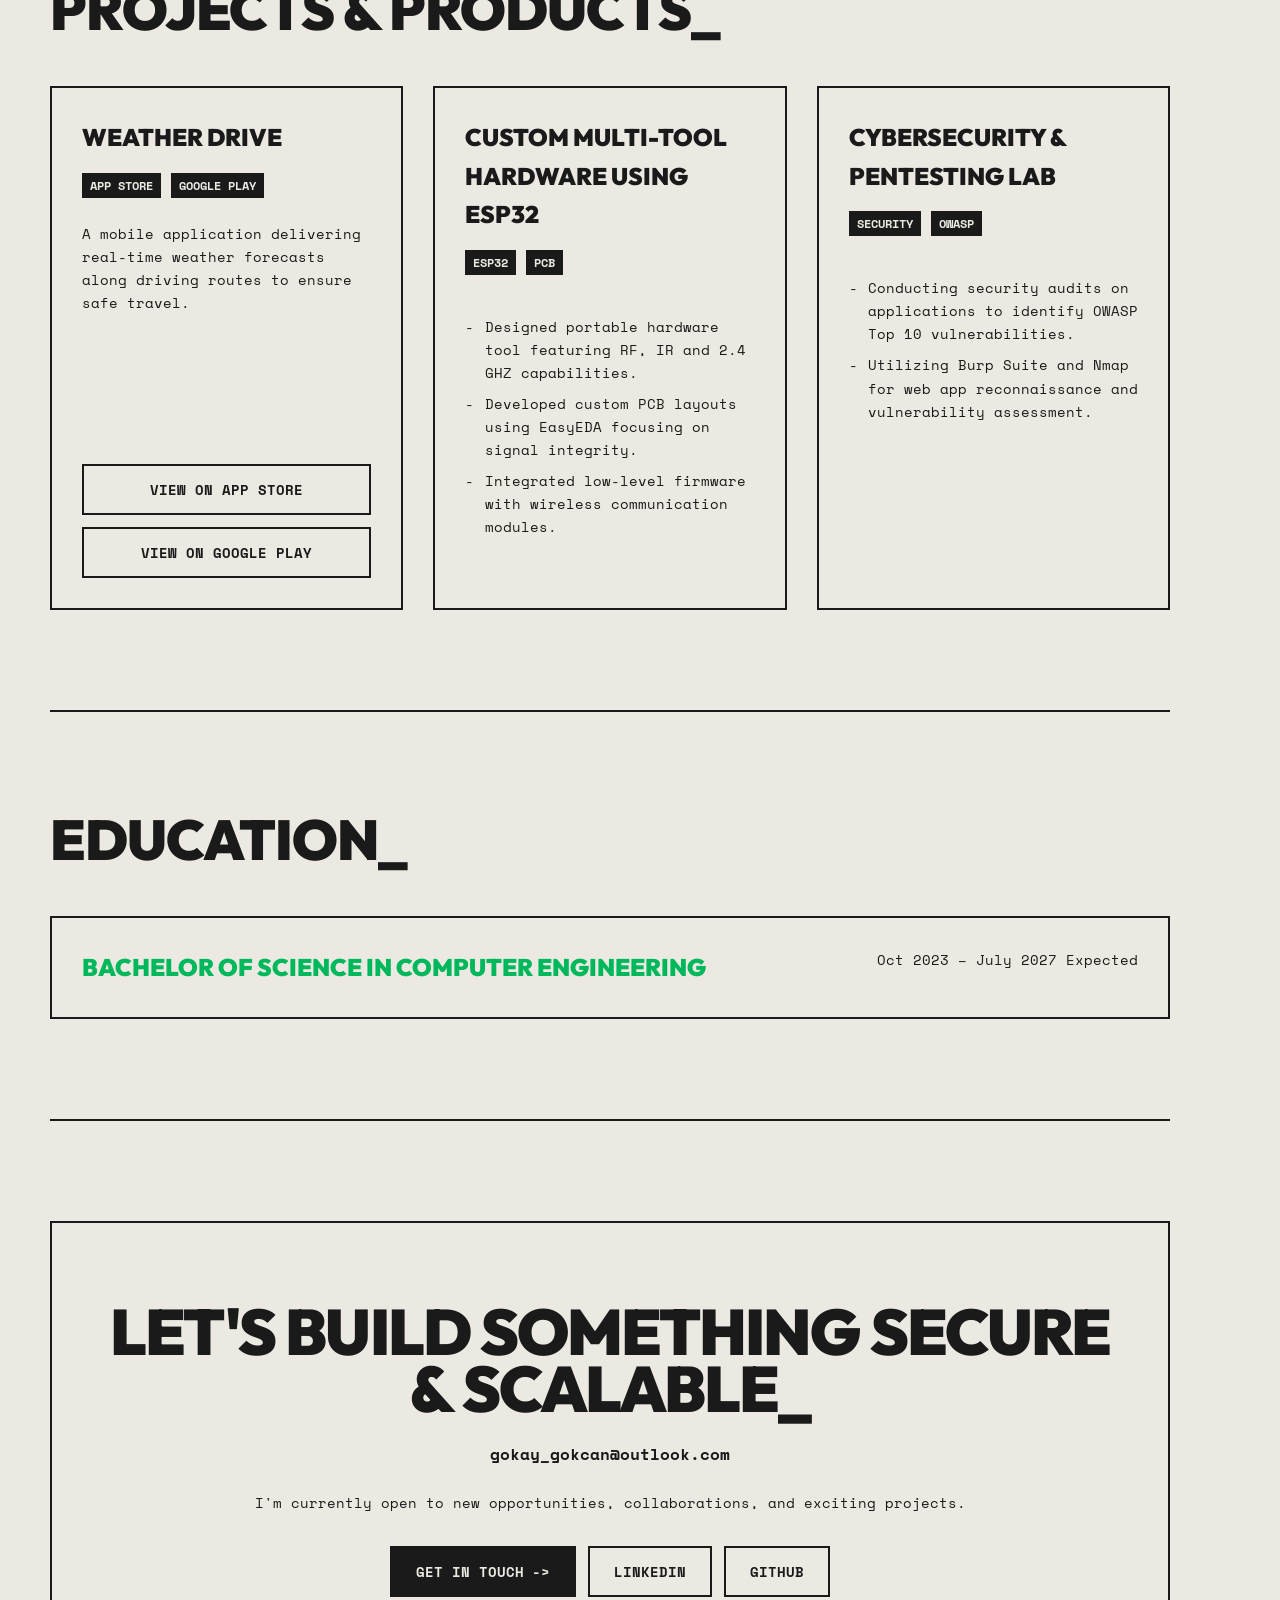
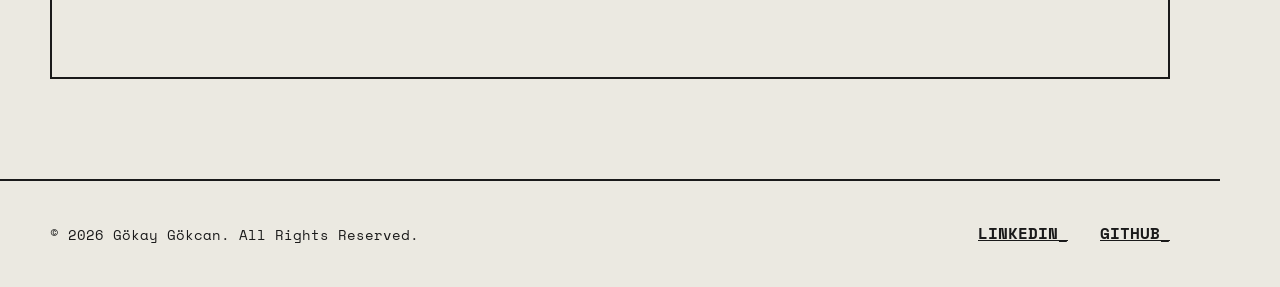
==== commit 0433b766: "Remove trailing underscores" ====
--- a/index.html
+++ b/index.html
@@ -4,55 +4,94 @@
 <head>
     <meta charset="UTF-8">
     <meta name="viewport" content="width=device-width, initial-scale=1.0">
-    <title>Gökay Gökcan | Full-Stack Developer & Security Enthusiast</title>
+    <title>Gökay Gökcan | Full-Stack Developer &amp; Cybersecurity Enthusiast</title>
     <meta name="description"
-        content="Portfolio of Gökay Gökcan, a Computer Engineering student, Full-Stack Developer, and Cybersecurity enthusiast based in Denizli, Türkiye.">
-    <meta name="keywords"
-        content="Gökay Gökcan, Full-Stack Developer, Computer Engineering, Cybersecurity, Pentesting, Node.js, React, Denizli">
+        content="Gökay Gökcan — Computer Engineering student and Full-Stack Developer from Denizli, Türkiye. Building secure, production-ready web and mobile apps with Node.js, Flutter and Supabase, plus ESP32 hardware and web pentesting.">
     <meta name="author" content="Gökay Gökcan">
-    <meta name="robots" content="index, follow">
+    <meta name="robots" content="index, follow, max-image-preview:large">
     <link rel="canonical" href="https://gokaygokcan.com/">
-
-    <!-- Open Graph / Social Media Meta Tags -->
-    <meta property="og:title" content="Gökay Gökcan | Full-Stack Developer & Security Enthusiast">
+    <meta name="theme-color" content="#ebe9e1">
+
+    <!-- Open Graph -->
+    <meta property="og:type" content="profile">
+    <meta property="og:site_name" content="Gökay Gökcan">
+    <meta property="og:title" content="Gökay Gökcan | Full-Stack Developer &amp; Cybersecurity Enthusiast">
     <meta property="og:description"
-        content="Portfolio of Gökay Gökcan, a Computer Engineering student and Full-Stack Developer specializing in secure, scalable systems.">
-    <meta property="og:type" content="website">
+        content="Computer Engineering student and Full-Stack Developer building secure, scalable web and mobile systems with Node.js, Flutter, Supabase and ESP32.">
     <meta property="og:url" content="https://gokaygokcan.com/">
-    <meta property="og:image" content="https://gokaygokcan.com/1740483697314.jpeg">
-
-    <!-- Twitter Card Meta Tags -->
+    <meta property="og:image" content="https://gokaygokcan.com/assets/og-image.jpg">
+    <meta property="og:image:width" content="1200">
+    <meta property="og:image:height" content="630">
+    <meta property="og:image:alt" content="Gökay Gökcan — Full-Stack Developer &amp; Security Enthusiast">
+    <meta property="og:locale" content="en_US">
+    <meta property="og:locale:alternate" content="tr_TR">
+    <meta property="profile:first_name" content="Gökay">
+    <meta property="profile:last_name" content="Gökcan">
+
+    <!-- Twitter -->
     <meta name="twitter:card" content="summary_large_image">
-    <meta name="twitter:title" content="Gökay Gökcan | Full-Stack Developer & Security Enthusiast">
+    <meta name="twitter:title" content="Gökay Gökcan | Full-Stack Developer &amp; Cybersecurity Enthusiast">
     <meta name="twitter:description"
-        content="Portfolio of Gökay Gökcan, a Computer Engineering student and Full-Stack Developer specializing in secure, scalable systems.">
-    <meta name="twitter:image" content="https://gokaygokcan.com/1740483697314.jpeg">
-
-    <!-- Structured Data (JSON-LD) for SEO -->
+        content="Computer Engineering student and Full-Stack Developer building secure, scalable web and mobile systems.">
+    <meta name="twitter:image" content="https://gokaygokcan.com/assets/og-image.jpg">
+
+    <!-- Structured Data (JSON-LD) -->
     <script type="application/ld+json">
     {
       "@context": "https://schema.org",
-      "@type": "Person",
-      "name": "Gökay Gökcan",
-      "url": "https://gokaygokcan.com/",
-      "image": "https://gokaygokcan.com/1740483697314.jpeg",
-      "jobTitle": "Full-Stack Developer & Computer Engineering Student",
-      "worksFor": {
-        "@type": "Organization",
-        "name": "Stai Bilişim"
-      },
-      "sameAs": [
-        "https://linkedin.com/in/gökay-gökcan-a5b03b33b",
-        "https://github.com/FantaJr"
-      ],
-      "knowsAbout": [
-        "Full-Stack Development",
-        "Cybersecurity",
-        "Web Penetration Testing",
-        "Node.js",
-        "Supabase",
-        "Flutter",
-        "ESP32"
+      "@graph": [
+        {
+          "@type": "WebSite",
+          "@id": "https://gokaygokcan.com/#website",
+          "url": "https://gokaygokcan.com/",
+          "name": "Gökay Gökcan",
+          "inLanguage": ["en", "tr"]
+        },
+        {
+          "@type": "ProfilePage",
+          "url": "https://gokaygokcan.com/",
+          "name": "Gökay Gökcan | Full-Stack Developer & Cybersecurity Enthusiast",
+          "isPartOf": { "@id": "https://gokaygokcan.com/#website" },
+          "mainEntity": { "@id": "https://gokaygokcan.com/#person" },
+          "dateModified": "2026-10-17"
+        },
+        {
+          "@type": "Person",
+          "@id": "https://gokaygokcan.com/#person",
+          "name": "Gökay Gökcan",
+          "givenName": "Gökay",
+          "familyName": "Gökcan",
+          "url": "https://gokaygokcan.com/",
+          "image": "https://gokaygokcan.com/1740483697314.jpeg",
+          "email": "mailto:gokay_gokcan@outlook.com",
+          "jobTitle": "Full-Stack Developer",
+          "description": "Computer Engineering student and Full-Stack Developer focused on secure, scalable web and mobile systems, embedded hardware and web application security.",
+          "address": { "@type": "PostalAddress", "addressLocality": "Denizli", "addressCountry": "TR" },
+          "worksFor": { "@type": "Organization", "name": "Stai Bilişim", "url": "https://staibilisim.com/" },
+          "sameAs": [
+            "https://www.linkedin.com/in/g%C3%B6kay-g%C3%B6kcan-a5b03b33b",
+            "https://github.com/FantaJr"
+          ],
+          "knowsLanguage": ["tr", "en"],
+          "knowsAbout": [
+            "Full-Stack Development", "Node.js", "TypeScript", "Nest.js", "Flutter", "Supabase", "PostgreSQL",
+            "React", "Virtual POS Integration", "Linux Server Administration", "Docker",
+            "PCB Design", "ESP32", "Cybersecurity", "Web Penetration Testing", "OWASP Top 10"
+          ]
+        },
+        {
+          "@type": "MobileApplication",
+          "name": "Weather Drive",
+          "operatingSystem": "iOS, Android",
+          "applicationCategory": "TravelApplication",
+          "description": "Real-time weather forecasts along driving routes for safer travel.",
+          "author": { "@id": "https://gokaygokcan.com/#person" },
+          "offers": { "@type": "Offer", "price": "0", "priceCurrency": "USD" },
+          "sameAs": [
+            "https://apps.apple.com/in/app/weather-drive-along-the-way/id6783059318",
+            "https://play.google.com/store/apps/details?id=com.gokcan.havarotasi"
+          ]
+        }
       ]
     }
     </script>
@@ -60,48 +99,49 @@
     <!-- Fonts -->
     <link rel="preconnect" href="https://fonts.googleapis.com">
     <link rel="preconnect" href="https://fonts.gstatic.com" crossorigin>
-    <!-- Space Mono for brutalist style, Inter for general text -->
     <link
-        href="https://fonts.googleapis.com/css2?family=Inter:wght@400;500;700&family=Space+Mono:ital,wght@0,400;0,700;1,400&family=Outfit:wght@700;900&display=swap"
+        href="https://fonts.googleapis.com/css2?family=Inter:wght@400;500;700&family=Space+Mono:wght@400;700&family=Outfit:wght@700;900&display=swap"
         rel="stylesheet">
 
-    <!-- Icons -->
-    <link rel="stylesheet" href="https://cdnjs.cloudflare.com/ajax/libs/font-awesome/6.4.0/css/all.min.css">
-
     <link rel="stylesheet" href="style.css">
 
     <!-- Favicon -->
-    <link rel="icon" type="image/jpeg" href="1740483697314.jpeg">
+    <link rel="icon" href="assets/favicon.svg" type="image/svg+xml">
+    <link rel="icon" href="assets/favicon-32.png" sizes="32x32" type="image/png">
+    <link rel="apple-touch-icon" href="assets/apple-touch-icon.png">
+    <link rel="manifest" href="site.webmanifest">
 </head>
 
 <body>
 
     <!-- Vertical Sidebar -->
-    <div class="vertical-sidebar">
+    <div class="vertical-sidebar" aria-hidden="true">
         <div class="marquee-track">
-            <span data-i18n="sidebar_text">Gökay Gökcan_ Computer Engineering_ | Full-Stack Development_ |
-                Cybersecurity_</span>
-            <span data-i18n="sidebar_text" aria-hidden="true">Gökay Gökcan_ Computer Engineering_ | Full-Stack
-                Development_ | Cybersecurity_</span>
+            <span data-i18n="sidebar_text">Gökay Gökcan_ Computer Engineering_ | Full-Stack Development_ | Cybersecurity_</span>
+            <span data-i18n="sidebar_text">Gökay Gökcan_ Computer Engineering_ | Full-Stack Development_ | Cybersecurity_</span>
+            <span data-i18n="sidebar_text">Gökay Gökcan_ Computer Engineering_ | Full-Stack Development_ | Cybersecurity_</span>
+            <span data-i18n="sidebar_text">Gökay Gökcan_ Computer Engineering_ | Full-Stack Development_ | Cybersecurity_</span>
         </div>
     </div>
 
     <!-- Navigation -->
-    <nav class="navbar">
+    <nav class="navbar" aria-label="Main navigation">
         <div class="nav-container">
-            <a href="#home" class="logo">GÖKAY GÖKCAN_</a>
-            <ul class="nav-links">
+            <a href="#home" class="logo" aria-label="Gökay Gökcan — Home">GÖKAY GÖKCAN_</a>
+            <ul class="nav-links" id="navLinks">
                 <li><a href="#home" data-i18n="nav_home">HOME</a></li>
                 <li><a href="#about" data-i18n="nav_about">ABOUT</a></li>
                 <li><a href="#skills" data-i18n="nav_skills">SKILLS</a></li>
                 <li><a href="#experience" data-i18n="nav_experience">EXPERIENCE</a></li>
                 <li><a href="#projects" data-i18n="nav_projects">PROJECTS</a></li>
+                <li><a href="#education" data-i18n="nav_education">EDUCATION</a></li>
+                <li><a href="#contact" data-i18n="nav_contact">CONTACT</a></li>
             </ul>
             <div class="nav-right">
-                <button id="langToggle" class="lang-btn">TR</button>
-                <div class="hamburger">
-                    <i class="fas fa-bars"></i>
-                </div>
+                <button id="langToggle" class="lang-btn" type="button" aria-label="Türkçe'ye geç">TR</button>
+                <button class="hamburger" type="button" aria-label="Open menu" aria-expanded="false" aria-controls="navLinks">
+                    <span></span><span></span><span></span>
+                </button>
             </div>
         </div>
     </nav>
@@ -109,35 +149,31 @@
     <main>
         <!-- Hero Section -->
         <section id="home" class="hero">
-            <div class="hero-bg-text">D<br>E<br>V</div>
+            <div class="hero-bg-text" aria-hidden="true">D<br>E<br>V</div>
             <div class="hero-content">
-                <div class="hero-tag" data-i18n="hero_tag">CUSTOM SOFTWARE SOLUTIONS_</div>
-                <h1 class="giant-heading" data-i18n="hero_giant">
-                    Coding_<br>
-                    Secure_<br>
-                    <span class="accent-color">Systems_</span>
-                </h1>
+                <p class="hero-tag" data-i18n="hero_tag">CUSTOM SOFTWARE SOLUTIONS_</p>
+                <p class="giant-heading" data-i18n="hero_giant">Coding_<br>Secure_<br><span class="accent-color">Systems_</span></p>
 
                 <div class="hero-desc-wrapper">
-                    <h3 class="mono-subheading" data-i18n="hero_title">Computer Engineering Student | Full-Stack
-                        Developer_</h3>
+                    <h1 class="mono-subheading">Gökay Gökcan — <span data-i18n="hero_title">Computer Engineering Student | Full-Stack Developer_</span></h1>
                     <p class="hero-description" data-i18n="hero_desc">Passionate about designing secure and integrated
                         systems where hardware and software converge.</p>
                 </div>
 
                 <div class="hero-cta">
-                    <a href="#projects" class="btn btn-primary"><span data-i18n="hero_btn_work">View My Work</span> <i
-                            class="fas fa-arrow-down"></i></a>
+                    <a href="#projects" class="btn btn-primary"><span data-i18n="hero_btn_work">View My Work</span> <span aria-hidden="true">&darr;</span></a>
+                    <a href="#contact" class="btn btn-outline" data-i18n="hero_btn_contact">Contact Me</a>
                 </div>
             </div>
 
             <div class="hero-visual">
                 <div class="profile-image-container">
-                    <img src="1740483697314.jpeg" alt="Gökay Gökcan" class="profile-image">
-                </div>
-                <div class="scroll-indicator" data-i18n="scroll_down">
-                    SCROLL DOWN &darr;
-                </div>
+                    <picture>
+                        <source srcset="assets/gokay-gokcan.webp" type="image/webp">
+                        <img src="1740483697314.jpeg" alt="Gökay Gökcan, Full-Stack Developer from Denizli" class="profile-image" width="400" height="400" fetchpriority="high">
+                    </picture>
+                </div>
+                <div class="scroll-indicator" data-i18n="scroll_down" aria-hidden="true">SCROLL DOWN &darr;</div>
             </div>
         </section>
 
@@ -149,14 +185,8 @@
             <div class="about-content">
                 <div class="about-grid">
                     <div class="about-text block-panel">
-                        <p data-i18n="about_p1">I am a Computer Engineering student and Full-Stack Developer with a
-                            track record of deploying production-ready applications. I specialize in architecting
-                            scalable systems using <span class="accent-color">Node.js, Supabase, and PostgreSQL</span>,
-                            including complex financial integrations like Virtual POS.</p>
-                        <p data-i18n="about_p2">What sets me apart is my ability to combine software expertise with a
-                            strong background in hardware such as PCB design and ESP32, and a <span
-                                class="accent-color">security-first mindset</span> focused on web application
-                            penetration testing. I thrive on designing secure and fully integrated systems.</p>
+                        <p data-i18n="about_p1">I am a Computer Engineering student and Full-Stack Developer with a track record of deploying production-ready applications. I specialize in architecting scalable systems using <span class="accent-color">Node.js, Supabase, and PostgreSQL</span>, including complex financial integrations like Virtual POS.</p>
+                        <p data-i18n="about_p2">What sets me apart is my ability to combine software expertise with a strong background in hardware such as PCB design and ESP32, and a <span class="accent-color">security-first mindset</span> focused on web application penetration testing. I thrive on designing secure and fully integrated systems.</p>
                     </div>
                     <div class="about-stats block-panel">
                         <div class="stat-item">
@@ -184,33 +214,23 @@
             <div class="skills-grid">
 
                 <div class="skill-category block-panel">
-                    <h3 data-i18n="skills_lang">Languages_</h3>
-                    <div class="tags">
-                        <span>Node.js</span><span>TypeScript</span><span>JavaScript</span><span>Java</span><span>PostgreSQL</span><span>MySQL</span><span>C</span><span>C++</span><span>Python</span>
-                    </div>
+                    <h3><span data-i18n="skills_lang">Languages</span>_</h3>
+                    <ul class="tags"><li>Node.js</li><li>TypeScript</li><li>JavaScript</li><li>Java</li><li>PostgreSQL</li><li>MySQL</li><li>C</li><li>C++</li><li>Python</li></ul>
                 </div>
 
                 <div class="skill-category block-panel">
-                    <h3 data-i18n="skills_framework">Frameworks & Backend_</h3>
-                    <div class="tags">
-                        <span>Nest.js</span><span>Supabase</span><span>Flutter</span><span>React</span><span>REST
-                            APIs</span>
-                    </div>
+                    <h3><span data-i18n="skills_framework">Frameworks & Backend</span>_</h3>
+                    <ul class="tags"><li>Nest.js</li><li>Supabase</li><li>Flutter</li><li>React</li><li>REST APIs</li></ul>
                 </div>
 
                 <div class="skill-category block-panel">
-                    <h3 data-i18n="skills_hard">Hardware & Tools_</h3>
-                    <div class="tags">
-                        <span>PCB Design</span><span>ESP32</span><span>RF
-                            Modules</span><span>Git</span><span>Docker</span><span>Linux VPS</span>
-                    </div>
+                    <h3><span data-i18n="skills_hard">Hardware & Tools</span>_</h3>
+                    <ul class="tags"><li>PCB Design</li><li>ESP32</li><li>RF Modules</li><li>Git</li><li>Docker</li><li>Linux VPS</li><li>Nginx</li></ul>
                 </div>
 
                 <div class="skill-category block-panel">
-                    <h3 data-i18n="skills_sec">Cybersecurity_</h3>
-                    <div class="tags">
-                        <span>Web Pentesting</span><span>SQL/NoSQL Inj.</span><span>OWASP Top 10</span>
-                    </div>
+                    <h3><span data-i18n="skills_sec">Cybersecurity</span>_</h3>
+                    <ul class="tags"><li>Web Pentesting</li><li>SQL/NoSQL Injection</li><li>OWASP Top 10</li><li>Burp Suite</li><li>Nmap</li></ul>
                 </div>
 
             </div>
@@ -230,15 +250,12 @@
                             <h3 data-i18n="exp_lead">Lead Developer</h3>
                             <h4>Mirasım Mobile Application</h4>
                         </div>
-                        <span class="timeline-date mono-text" data-i18n="exp_mirasim_date">Feb 2026 – July 2026</span>
+                        <time class="timeline-date mono-text" datetime="2026-02" data-i18n="exp_mirasim_date">Feb 2026 – July 2026</time>
                     </div>
                     <ul class="timeline-list">
-                        <li data-i18n="exp_mirasim_1">Architected and launched a legal-tech application for automated
-                            Turkish inheritance law documentation and mediation protocols.</li>
-                        <li data-i18n="exp_mirasim_2">Built a cross-platform mobile experience using Flutter with a
-                            powerful Node.js & Supabase backend.</li>
-                        <li data-i18n="exp_mirasim_3">Successfully navigated the App Store and Google Play Store
-                            submission processes, managing updates and user feedback for a production environment.</li>
+                        <li data-i18n="exp_mirasim_1">Architected and launched a legal-tech application for automated Turkish inheritance law documentation and mediation protocols.</li>
+                        <li data-i18n="exp_mirasim_2">Built a cross-platform mobile experience using Flutter with a powerful Node.js & Supabase backend.</li>
+                        <li data-i18n="exp_mirasim_3">Successfully navigated the App Store and Google Play Store submission processes, managing updates and user feedback for a production environment.</li>
                     </ul>
                 </div>
 
@@ -248,15 +265,12 @@
                             <h3 data-i18n="exp_fs">Full-Stack Developer</h3>
                             <h4>Stai Bilişim</h4>
                         </div>
-                        <span class="timeline-date mono-text" data-i18n="exp_stai_date">Jan 2025 – July 2026</span>
+                        <time class="timeline-date mono-text" datetime="2025-01" data-i18n="exp_stai_date">Jan 2025 – July 2026</time>
                     </div>
                     <ul class="timeline-list">
-                        <li data-i18n="exp_stai_1">Developed and maintained the official corporate platform
-                            staibilisim.com using Node.js and modern web technologies.</li>
-                        <li data-i18n="exp_stai_2">Implemented secure Virtual POS payment gateways and managed backend
-                            infrastructure for financial transactions.</li>
-                        <li data-i18n="exp_stai_3">Administered Linux VPS environments, configuring SSL, Nginx, and
-                            automated deployment pipelines.</li>
+                        <li data-i18n="exp_stai_1">Developed and maintained the official corporate platform staibilisim.com using Node.js and modern web technologies.</li>
+                        <li data-i18n="exp_stai_2">Implemented secure Virtual POS payment gateways and managed backend infrastructure for financial transactions.</li>
+                        <li data-i18n="exp_stai_3">Administered Linux VPS environments, configuring SSL, Nginx, and automated deployment pipelines.</li>
                     </ul>
                 </div>
 
@@ -272,7 +286,7 @@
             <div class="projects-grid">
 
                 <!-- Weather App -->
-                <div class="project-card block-panel">
+                <article class="project-card block-panel">
                     <div class="project-header">
                         <h3>Weather Drive</h3>
                         <div class="project-badges">
@@ -280,64 +294,76 @@
                             <span class="badge">Google Play</span>
                         </div>
                     </div>
-                    <p class="mono-text" data-i18n="project_weather_desc">A mobile application delivering real-time
-                        weather forecasts along driving routes to ensure safe travel.</p>
+                    <p class="mono-text" data-i18n="project_weather_desc">A mobile application delivering real-time weather forecasts along driving routes to ensure safe travel.</p>
                     <div class="project-links mt-auto">
                         <a href="https://apps.apple.com/in/app/weather-drive-along-the-way/id6783059318" target="_blank"
-                            rel="noopener noreferrer" class="btn btn-outline" data-i18n="view_appstore">View on App Store</a>
+                            rel="noopener" class="btn btn-outline" data-i18n="view_appstore">View on App Store</a>
                         <a href="https://play.google.com/store/apps/details?id=com.gokcan.havarotasi" target="_blank"
-                            rel="noopener noreferrer" class="btn btn-outline" data-i18n="view_playstore">View on Google Play</a>
-                    </div>
-                </div>
+                            rel="noopener" class="btn btn-outline" data-i18n="view_playstore">View on Google Play</a>
+                    </div>
+                </article>
 
                 <!-- Hardware -->
-                <div class="project-card block-panel">
+                <article class="project-card block-panel">
                     <div class="project-header">
-                        <h3 data-i18n="project_hard_title">Custom Multi-Tool Hardware</h3>
+                        <h3 data-i18n="project_hard_title">Custom Multi-Tool Hardware using ESP32</h3>
                         <div class="project-badges">
                             <span class="badge">ESP32</span>
                             <span class="badge">PCB</span>
                         </div>
                     </div>
                     <ul class="project-details mono-text">
-                        <li data-i18n="project_hard_1">Designed portable hardware tool featuring RF, IR and 2.4 GHZ
-                            capabilities.</li>
-                        <li data-i18n="project_hard_2">Developed custom PCB layouts using EasyEDA focusing on signal
-                            integrity.</li>
-                        <li data-i18n="project_hard_3">Integrated low-level firmware with wireless communication
-                            modules.</li>
+                        <li data-i18n="project_hard_1">Designed portable hardware tool featuring RF, IR and 2.4 GHZ capabilities.</li>
+                        <li data-i18n="project_hard_2">Developed custom PCB layouts using EasyEDA focusing on signal integrity.</li>
+                        <li data-i18n="project_hard_3">Integrated low-level firmware with wireless communication modules.</li>
                     </ul>
-                </div>
+                </article>
 
                 <!-- Cybersecurity -->
-                <div class="project-card block-panel">
+                <article class="project-card block-panel">
                     <div class="project-header">
-                        <h3 data-i18n="project_sec_title">Cybersecurity & Pentesting</h3>
+                        <h3 data-i18n="project_sec_title">Cybersecurity & Pentesting Lab</h3>
                         <div class="project-badges">
                             <span class="badge">Security</span>
                             <span class="badge">OWASP</span>
                         </div>
                     </div>
                     <ul class="project-details mono-text">
-                        <li data-i18n="project_sec_1">Conducting security audits on applications to identify OWASP Top
-                            10 vulnerabilities.</li>
-                        <li data-i18n="project_sec_2">Utilizing Burp Suite and Nmap for web app reconnaissance and
-                            vulnerability assessment.</li>
+                        <li data-i18n="project_sec_1">Conducting security audits on applications to identify OWASP Top 10 vulnerabilities.</li>
+                        <li data-i18n="project_sec_2">Utilizing Burp Suite and Nmap for web app reconnaissance and vulnerability assessment.</li>
                     </ul>
-                </div>
-
+                </article>
+
+            </div>
+        </section>
+
+        <!-- Education Section -->
+        <section id="education" class="section">
+            <div class="section-header">
+                <h2 class="section-title"><span data-i18n="edu_title">Education</span>_</h2>
+            </div>
+            <div class="timeline">
+                <div class="timeline-item timeline-item-simple block-panel">
+                    <div class="timeline-header">
+                        <div class="timeline-title-wrap">
+                            <h3 data-i18n="edu_degree">Bachelor of Science in Computer Engineering</h3>
+                        </div>
+                        <time class="timeline-date mono-text" datetime="2023-10" data-i18n="edu_date">Oct 2023 – July 2027 Expected</time>
+                    </div>
+                </div>
             </div>
         </section>
 
         <!-- Contact Section -->
         <section id="contact" class="section">
             <div class="contact-box block-panel">
-                <h2 class="giant-heading"><span data-i18n="contact_title">Let's Build Something Secure</span>_</h2>
-                <p class="mono-text mt-3" data-i18n="contact_desc">I'm currently open to new opportunities,
-                    collaborations, and exciting projects.</p>
+                <h2 class="giant-heading"><span data-i18n="contact_title">Let's Build Something Secure &amp; Scalable</span>_</h2>
+                <p class="mono-text mt-3 contact-email-line">gokay_gokcan@outlook.com</p>
+                <p class="mono-text mt-3" data-i18n="contact_desc">I'm currently open to new opportunities, collaborations, and exciting projects.</p>
                 <div class="contact-actions mt-4">
-                    <a href="mailto:gokay_gokcan@outlook.com" class="btn btn-primary" data-i18n="contact_btn">Get In
-                        Touch -></a>
+                    <a href="mailto:gokay_gokcan@outlook.com" class="btn btn-primary"><span data-i18n="contact_btn">Get In Touch</span> -&gt;</a>
+                    <a href="https://www.linkedin.com/in/g%C3%B6kay-g%C3%B6kcan-a5b03b33b" target="_blank" rel="noopener me" class="btn btn-outline">LinkedIn</a>
+                    <a href="https://github.com/FantaJr" target="_blank" rel="noopener me" class="btn btn-outline">GitHub</a>
                 </div>
             </div>
         </section>
@@ -348,13 +374,13 @@
         <div class="footer-content">
             <p class="mono-text"><span data-i18n="footer_copy">&copy; 2026 Gökay Gökcan. All Rights Reserved.</span></p>
             <div class="footer-socials">
-                <a href="https://linkedin.com/in/gökay-gökcan-a5b03b33b" target="_blank" rel="noopener noreferrer">LINKEDIN_</a>
-                <a href="https://github.com/FantaJr" target="_blank" rel="noopener noreferrer">GITHUB_</a>
+                <a href="https://www.linkedin.com/in/g%C3%B6kay-g%C3%B6kcan-a5b03b33b" target="_blank" rel="noopener me">LINKEDIN_</a>
+                <a href="https://github.com/FantaJr" target="_blank" rel="noopener me">GITHUB_</a>
             </div>
         </div>
     </footer>
 
-    <script src="script.js"></script>
+    <script src="script.js" defer></script>
 </body>
 
 </html>
--- a/style.css
+++ b/style.css
@@ -73,6 +73,7 @@
 .mono-subheading {
     font-family: var(--font-mono);
     font-size: 1rem;
+    line-height: 1.5;
     text-transform: none;
     font-weight: 700;
     margin-bottom: 1rem;
@@ -90,6 +91,32 @@
 
 a:hover {
     color: var(--accent-color);
+}
+
+ul {
+    list-style: none;
+}
+
+:focus-visible {
+    outline: 2px solid var(--accent-color);
+    outline-offset: 3px;
+}
+
+::selection {
+    background: var(--accent-color);
+    color: var(--text-main);
+}
+
+/* Fade-up on scroll (class added by JS, so content stays visible without JS) */
+.fade-up {
+    opacity: 0;
+    transform: translateY(40px);
+    transition: opacity 0.8s cubic-bezier(0.32, 0.72, 0, 1), transform 0.8s cubic-bezier(0.32, 0.72, 0, 1);
+}
+
+.fade-up.visible {
+    opacity: 1;
+    transform: none;
 }
 
 /* Layout Utilities */
@@ -152,7 +179,7 @@
     display: flex;
     flex-direction: column;
     align-items: center;
-    animation: sidebarScroll 14s linear infinite;
+    animation: sidebarScroll 28s linear infinite;
     will-change: transform;
 }
 
@@ -180,7 +207,7 @@
 
     100% {
         transform: translateY(-50%);
-        /* exactly half, since the text is duplicated once in the HTML */
+        /* exactly half: the text is repeated 4x in the HTML, so the strip is always full */
     }
 }
 
@@ -198,6 +225,11 @@
     z-index: 999;
     position: sticky;
     top: 0;
+    transition: box-shadow 0.15s linear;
+}
+
+.navbar.scrolled {
+    box-shadow: 0 4px 0 var(--accent-color);
 }
 
 .nav-container {
@@ -211,8 +243,10 @@
 }
 
 .logo {
+    white-space: nowrap;
+    flex-shrink: 0;
     font-family: var(--font-display);
-    font-size: 2rem;
+    font-size: clamp(1.1rem, 2vw, 2rem);
     font-weight: 900;
     color: var(--text-main);
     background: var(--border-color);
@@ -224,10 +258,11 @@
 .nav-links {
     display: flex;
     list-style: none;
-    gap: 3rem;
+    gap: clamp(1.25rem, 2.6vw, 3rem);
 }
 
 .nav-links a {
+    white-space: nowrap;
     font-family: var(--font-mono);
     font-size: 0.9rem;
     font-weight: 700;
@@ -269,13 +304,34 @@
 
 .hamburger {
     display: none;
-    font-size: 1.5rem;
+    position: relative;
+    z-index: 1001;
+    width: 40px;
+    height: 40px;
     cursor: pointer;
-    background: none;
-    border: none;
-    color: var(--text-main);
-    line-height: 1;
-    padding: 4px;
+    background: var(--bg-main);
+    border: var(--border-width) solid var(--border-color);
+}
+
+.hamburger span {
+    position: absolute;
+    left: 8px;
+    right: 8px;
+    height: 2px;
+    background: var(--text-main);
+    transition: transform 0.2s, opacity 0.2s, top 0.2s;
+}
+
+.hamburger span:nth-child(1) { top: 10px; }
+.hamburger span:nth-child(2) { top: 17px; }
+.hamburger span:nth-child(3) { top: 24px; }
+
+.hamburger[aria-expanded="true"] span:nth-child(1) { top: 17px; transform: rotate(45deg); }
+.hamburger[aria-expanded="true"] span:nth-child(2) { opacity: 0; }
+.hamburger[aria-expanded="true"] span:nth-child(3) { top: 17px; transform: rotate(-45deg); }
+
+.hamburger:hover span {
+    background: var(--accent-color);
 }
 
 /* Buttons */
@@ -348,7 +404,7 @@
     font-weight: 900;
     line-height: 0.8;
     color: transparent;
-    -webkit-text-stroke: 2px rgba(26, 26, 26, 0.05);
+    -webkit-text-stroke: 2px rgba(26, 26, 26, 0.04);
     z-index: -1;
     user-select: none;
 }
@@ -375,6 +431,10 @@
 }
 
 .giant-heading {
+    font-family: var(--font-display);
+    font-weight: 900;
+    text-transform: uppercase;
+    color: var(--text-main);
     font-size: clamp(2.5rem, 6vw, 7rem);
     line-height: 0.9;
     letter-spacing: -0.03em;
@@ -407,6 +467,10 @@
     overflow: hidden;
 }
 
+.profile-image-container picture {
+    height: 100%;
+}
+
 .profile-image {
     width: 100%;
     height: 100%;
@@ -456,9 +520,9 @@
 
 .stat-num {
     font-family: var(--font-display);
+    font-weight: 900;
     font-size: 3rem;
-    color: var(--border-color);
-    opacity: 0.2;
+    color: var(--accent-color);
     line-height: 1;
 }
 
@@ -466,7 +530,8 @@
     font-family: var(--font-mono);
     font-size: 0.9rem;
     font-weight: 700;
-    margin-top: -10px;
+    margin-top: 0.35rem;
+    line-height: 1.4;
 }
 
 /* Skills Section */
@@ -491,7 +556,7 @@
     gap: 10px;
 }
 
-.tags span {
+.tags li {
     font-family: var(--font-mono);
     font-size: 0.85rem;
     border: 1px solid var(--border-color);
@@ -631,6 +696,36 @@
     gap: 12px;
 }
 
+.project-links .btn {
+    flex: 1 1 200px;
+}
+
+.contact-actions {
+    display: flex;
+    flex-wrap: wrap;
+    justify-content: center;
+    gap: 12px;
+}
+
+.btn {
+    white-space: nowrap;
+}
+
+.project-card > p {
+    margin-bottom: 2rem;
+}
+
+.timeline-item-simple .timeline-header {
+    border-bottom: none;
+    padding-bottom: 0;
+    margin-bottom: 0;
+}
+
+.contact-email-line {
+    font-weight: 700;
+    font-size: 1rem;
+}
+
 
 /* Contact Box */
 .contact-box {
@@ -672,11 +767,9 @@
 }
 
 /* ==========================================================================
-   RESPONSIVE — MOBILE FIRST HARDENING
-   Goal: zero horizontal overflow, no oversized text/elements, stable viewport
+   RESPONSIVE
    ========================================================================== */
 
-/* Global overflow guard, always on, not just inside a breakpoint */
 img,
 video,
 svg,
@@ -687,8 +780,99 @@
     display: block;
 }
 
-/* Tablet / small laptop */
+body.menu-open {
+    overflow: hidden;
+}
+
+/* Small laptops */
+@media (max-width: 1200px) {
+    main {
+        padding: 0 32px;
+    }
+}
+
+/* Tablets & below: hamburger menu, no sidebar */
 @media (max-width: 1024px) {
+    :root {
+        --section-padding: 80px 0;
+    }
+
+    .vertical-sidebar {
+        display: none;
+    }
+
+    body {
+        padding-right: 0;
+    }
+
+    main {
+        padding: 0 24px;
+    }
+
+    .nav-container {
+        padding: 14px 24px;
+        overflow: visible;
+    }
+
+    .nav-right,
+    .logo {
+        position: relative;
+        z-index: 1001;
+    }
+
+    .hero {
+        min-height: auto;
+    }
+
+    .profile-image {
+        object-position: center 30%;
+    }
+
+    .hamburger {
+        display: block;
+    }
+
+    .nav-links {
+        display: none;
+        position: fixed;
+        inset: 0;
+        z-index: 1000;
+        flex-direction: column;
+        justify-content: center;
+        align-items: flex-start;
+        gap: 0;
+        padding: 90px 24px 40px;
+        background: var(--bg-main);
+        overflow-y: auto;
+    }
+
+    .nav-links.active {
+        display: flex;
+    }
+
+    .nav-links li {
+        width: 100%;
+        border-bottom: var(--border-width) solid var(--border-color);
+    }
+
+    .nav-links li:first-child {
+        border-top: var(--border-width) solid var(--border-color);
+    }
+
+    .nav-links a {
+        display: block;
+        padding: 16px 0;
+        font-family: var(--font-display);
+        font-weight: 900;
+        font-size: clamp(1.6rem, 6vw, 2.4rem);
+        letter-spacing: -0.01em;
+    }
+
+    .nav-links a::after {
+        opacity: 1;
+        color: var(--accent-color);
+    }
+
     .giant-heading {
         font-size: clamp(2.5rem, 7vw, 5rem);
     }
@@ -697,45 +881,19 @@
         font-size: 35vw;
     }
 
-    main {
+    .about-grid {
+        grid-template-columns: 2fr 1fr;
+    }
+
+    .footer-content {
         padding: 0 24px;
     }
 }
 
-/* Phones and small tablets */
+/* Phones & small tablets: single column, left-aligned reading text */
 @media (max-width: 768px) {
     :root {
-        --section-padding: 50px 0;
-    }
-
-    html {
-        /* Locks the viewport horizontally so nothing can push the page sideways */
-        overflow-x: hidden;
-    }
-
-    *,
-    *::before,
-    *::after {
-        max-width: 100%;
-        box-sizing: border-box;
-    }
-
-    html,
-    body {
-        overflow-x: hidden !important;
-        width: 100% !important;
-        max-width: 100vw;
-        margin: 0;
-        padding: 0;
-        position: relative;
-    }
-
-    .vertical-sidebar {
-        display: none;
-    }
-
-    body {
-        padding-right: 0;
+        --section-padding: 56px 0;
     }
 
     main,
@@ -743,108 +901,33 @@
     .footer-content {
         padding-left: 16px;
         padding-right: 16px;
-        width: 100%;
-        max-width: 100%;
-        box-sizing: border-box;
-    }
-
-    /* Navbar */
-    .navbar {
-        overflow: visible;
-    }
-
-    .nav-container {
-        padding-top: 14px;
-        padding-bottom: 14px;
-        position: relative;
     }
 
     .logo {
-        font-size: 0.95rem;
+        font-size: 1rem;
         padding: 4px 8px;
-        letter-spacing: 0;
-        white-space: nowrap;
-        overflow: hidden;
-        text-overflow: ellipsis;
-        max-width: 50vw;
-        flex-shrink: 1;
-    }
-
-    .nav-right {
-        gap: 0.5rem;
-        flex-shrink: 0;
-    }
-
-    .lang-btn {
-        font-size: 0.75rem;
-    }
-
-    .nav-links {
-        display: none;
-        flex-direction: column;
-        width: 100vw;
-        position: fixed;
-        top: 0;
-        left: 0;
-        right: 0;
-        bottom: 0;
-        background: var(--bg-main);
-        border-bottom: var(--border-width) solid var(--border-color);
-        padding: 80px 16px 30px;
-        gap: 1.5rem;
-        text-align: center;
-        box-sizing: border-box;
-        z-index: 998;
-        justify-content: flex-start;
-        align-items: center;
-        overflow-y: auto;
-    }
-
-    .nav-links.active {
-        display: flex;
-    }
-
-    .nav-links a {
-        font-size: 0.85rem;
-        word-break: break-word;
-    }
-
-    .hamburger {
-        display: block;
-    }
-
-    /* Hero */
+        letter-spacing: 1px;
+    }
+
     .hero {
         flex-direction: column;
         min-height: auto;
-        padding-top: 24px;
-        text-align: center;
+        padding-top: 40px;
         border-bottom: none;
-        overflow: hidden;
     }
 
     .hero-content {
         padding-right: 0;
-        padding-bottom: 24px;
-        display: flex;
-        flex-direction: column;
-        align-items: center;
-        width: 100%;
-        overflow: hidden;
+        padding-bottom: 32px;
     }
 
     .hero-tag {
-        align-self: center;
         margin-bottom: 1.25rem;
         font-size: 0.7rem;
-        max-width: 100%;
-        white-space: normal;
     }
 
     .hero-desc-wrapper {
         max-width: 100%;
-        width: 100%;
-        padding: 0;
         margin-bottom: 2rem;
     }
 
@@ -852,55 +935,52 @@
         font-size: 1rem;
     }
 
+    .hero-cta {
+        display: flex;
+        flex-wrap: wrap;
+        gap: 12px;
+    }
+
+    .hero-cta .btn {
+        flex: 1 1 160px;
+    }
+
     .hero-visual {
-        border-left: none;
-        border-top: var(--border-width) solid var(--border-color);
-        border-bottom: var(--border-width) solid var(--border-color);
-        min-height: auto;
-        width: 100%;
-        overflow: hidden;
+        border: var(--border-width) solid var(--border-color);
     }
 
     .profile-image-container {
-        min-height: 260px;
-        max-height: 60vw;
+        aspect-ratio: 1 / 1;
+        max-height: 480px;
+    }
+
+    .profile-image {
+        object-position: center 30%;
     }
 
     .hero-bg-text {
         display: none;
     }
 
-    /* Typography — clamp() keeps text from ever exceeding the viewport,
-       even for very long single words like URLs or long names */
     .giant-heading {
-        font-size: clamp(1.9rem, 9vw, 3rem) !important;
-        text-align: center !important;
-        word-break: break-word;
-        hyphens: auto;
-        overflow-wrap: break-word;
-        max-width: 100%;
-        padding: 0;
+        font-size: clamp(2.6rem, 13vw, 4rem);
+        margin-bottom: 1.5rem;
     }
 
     .section-title {
-        font-size: clamp(1.7rem, 8vw, 2.6rem) !important;
-        text-align: center !important;
-        word-break: break-word;
-        overflow-wrap: break-word;
-        max-width: 100%;
+        font-size: clamp(2rem, 9vw, 2.8rem);
+    }
+
+    .section-header {
+        margin-bottom: 2rem;
     }
 
     .contact-box .giant-heading {
-        font-size: clamp(1.6rem, 7vw, 2.2rem) !important;
-    }
-
-    .section-header {
-        text-align: center;
-        width: 100%;
+        font-size: clamp(1.8rem, 8vw, 2.6rem);
     }
 
     .mono-subheading {
-        font-size: 0.85rem;
+        font-size: 0.9rem;
     }
 
     h1,
@@ -908,85 +988,68 @@
     h3,
     h4 {
         overflow-wrap: break-word;
-        word-break: break-word;
-    }
-
-    /* Panels */
+    }
+
     .block-panel {
-        padding: 20px 16px;
-        text-align: center;
-        width: 100%;
-        box-sizing: border-box;
-        overflow-wrap: break-word;
-        overflow: hidden;
+        padding: 22px 18px;
+    }
+
+    /* Hover lift doesn't make sense on touch */
+    .block-panel:hover {
+        box-shadow: none;
+        transform: none;
     }
 
     .contact-box {
-        padding: 40px 16px;
+        padding: 48px 18px;
     }
 
     .btn {
         font-size: 0.8rem;
-        padding: 10px 18px;
-    }
-
-    /* Grids */
+        padding: 12px 18px;
+    }
+
     .about-grid,
     .skills-grid,
     .projects-grid {
         grid-template-columns: 1fr;
-        width: 100%;
         gap: 20px;
     }
 
     .about-text {
         font-size: 1.05rem;
-        text-align: center;
+    }
+
+    .about-text p:last-child {
+        margin-bottom: 0;
     }
 
     .about-stats {
         flex-direction: row;
-        flex-wrap: wrap;
-        justify-content: center;
-        gap: 1.5rem;
-    }
-
-    .stat-item {
-        align-items: center;
+        justify-content: space-between;
+        gap: 1rem;
     }
 
     .stat-num {
-        font-size: 2.2rem;
-    }
-
-    /* Skills */
-    .skill-category {
-        text-align: center;
-    }
-
-    .tags {
-        justify-content: center;
-    }
-
-    .tags span {
+        font-size: 2rem;
+    }
+
+    .stat-label {
+        font-size: 0.75rem;
+    }
+
+    .tags li {
         font-size: 0.75rem;
         padding: 4px 8px;
     }
 
-    /* Timeline */
-    .timeline-item {
-        padding-left: 0;
-        text-align: center;
+    .timeline {
+        gap: 20px;
     }
 
     .timeline-header {
         flex-direction: column;
-        align-items: center;
-        justify-content: center;
-    }
-
-    .timeline-title-wrap {
-        text-align: center;
+        gap: 0.5rem;
     }
 
     .timeline-title-wrap h3 {
@@ -997,40 +1060,26 @@
         font-size: 1rem;
     }
 
-    .timeline-list {
-        text-align: left;
-    }
-
     .timeline-list li {
-        font-size: 0.9rem;
-    }
-
-    .timeline-list li::before {
-        left: -15px;
-    }
-
-    /* Projects */
+        font-size: 0.95rem;
+    }
+
     .project-header h3 {
         font-size: 1.25rem;
     }
 
-    .project-badges {
-        justify-content: center;
-    }
-
-    .badge {
-        font-size: 0.7rem;
-    }
-
-    .project-details {
-        text-align: left;
-    }
-
     .project-details li {
         font-size: 0.9rem;
     }
 
-    /* Footer */
+    .contact-actions .btn {
+        flex: 1 1 140px;
+    }
+
+    .contact-actions .btn-primary {
+        flex-basis: 100%;
+    }
+
     .footer-content {
         flex-direction: column;
         gap: 16px;
@@ -1046,9 +1095,8 @@
     }
 }
 
-/* Very small phones (e.g. iPhone SE, 360px devices) */
+/* Very small phones (iPhone SE, 360px devices) */
 @media (max-width: 400px) {
-
     main,
     .nav-container,
     .footer-content {
@@ -1056,32 +1104,22 @@
         padding-right: 12px;
     }
 
-    .giant-heading {
-        font-size: clamp(1.6rem, 9vw, 2.4rem) !important;
-    }
-
-    .section-title {
-        font-size: clamp(1.4rem, 8vw, 2rem) !important;
-    }
-
-    .contact-box .giant-heading {
-        font-size: clamp(1.4rem, 7vw, 1.8rem) !important;
-    }
-
-    .logo {
-        max-width: 40vw;
+    .about-stats {
+        flex-direction: column;
+    }
+
+    .contact-email-line {
         font-size: 0.85rem;
     }
-
-    .about-stats {
-        gap: 1rem;
-    }
-
-    .stat-num {
-        font-size: 1.8rem;
-    }
-
-    .btn {
-        width: 100%;
-    }
-}+}
+
+@media (prefers-reduced-motion: reduce) {
+    html {
+        scroll-behavior: auto;
+    }
+
+    .block-panel,
+    .fade-up {
+        transition: none;
+    }
+}
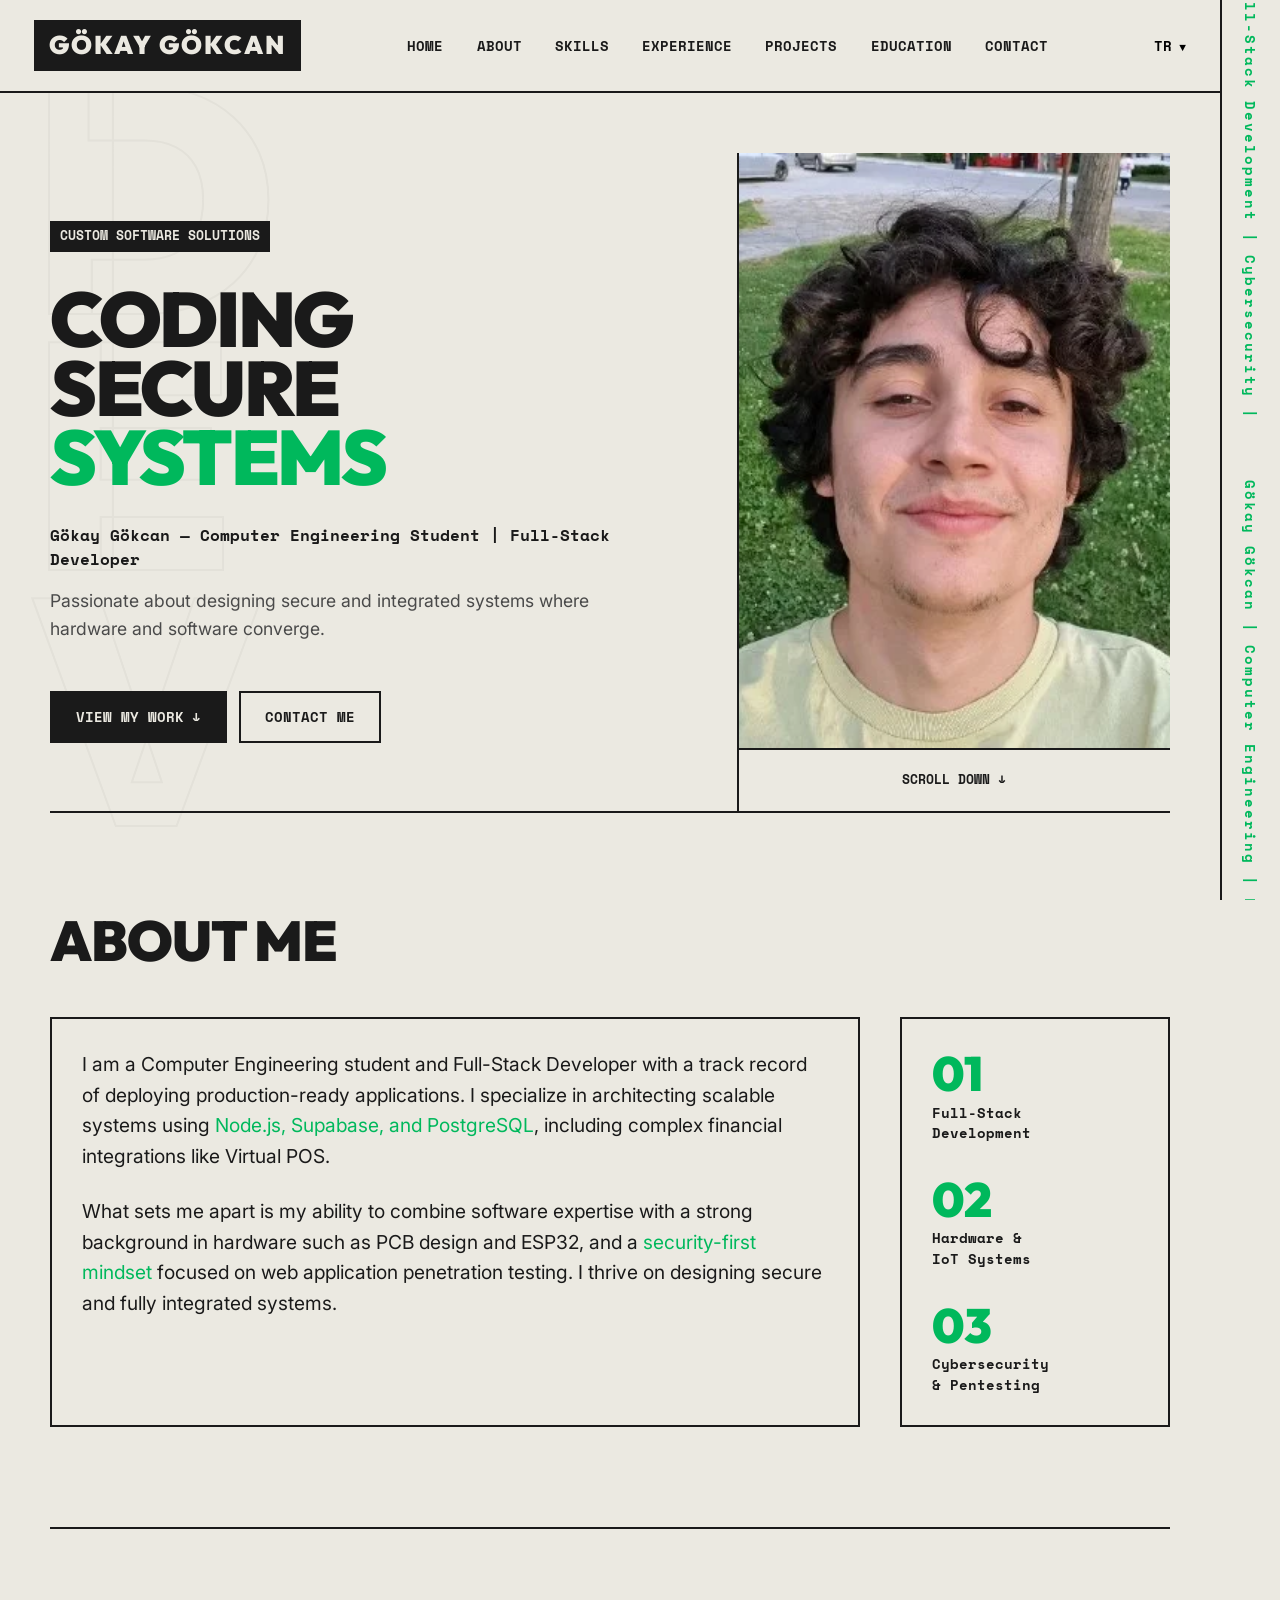
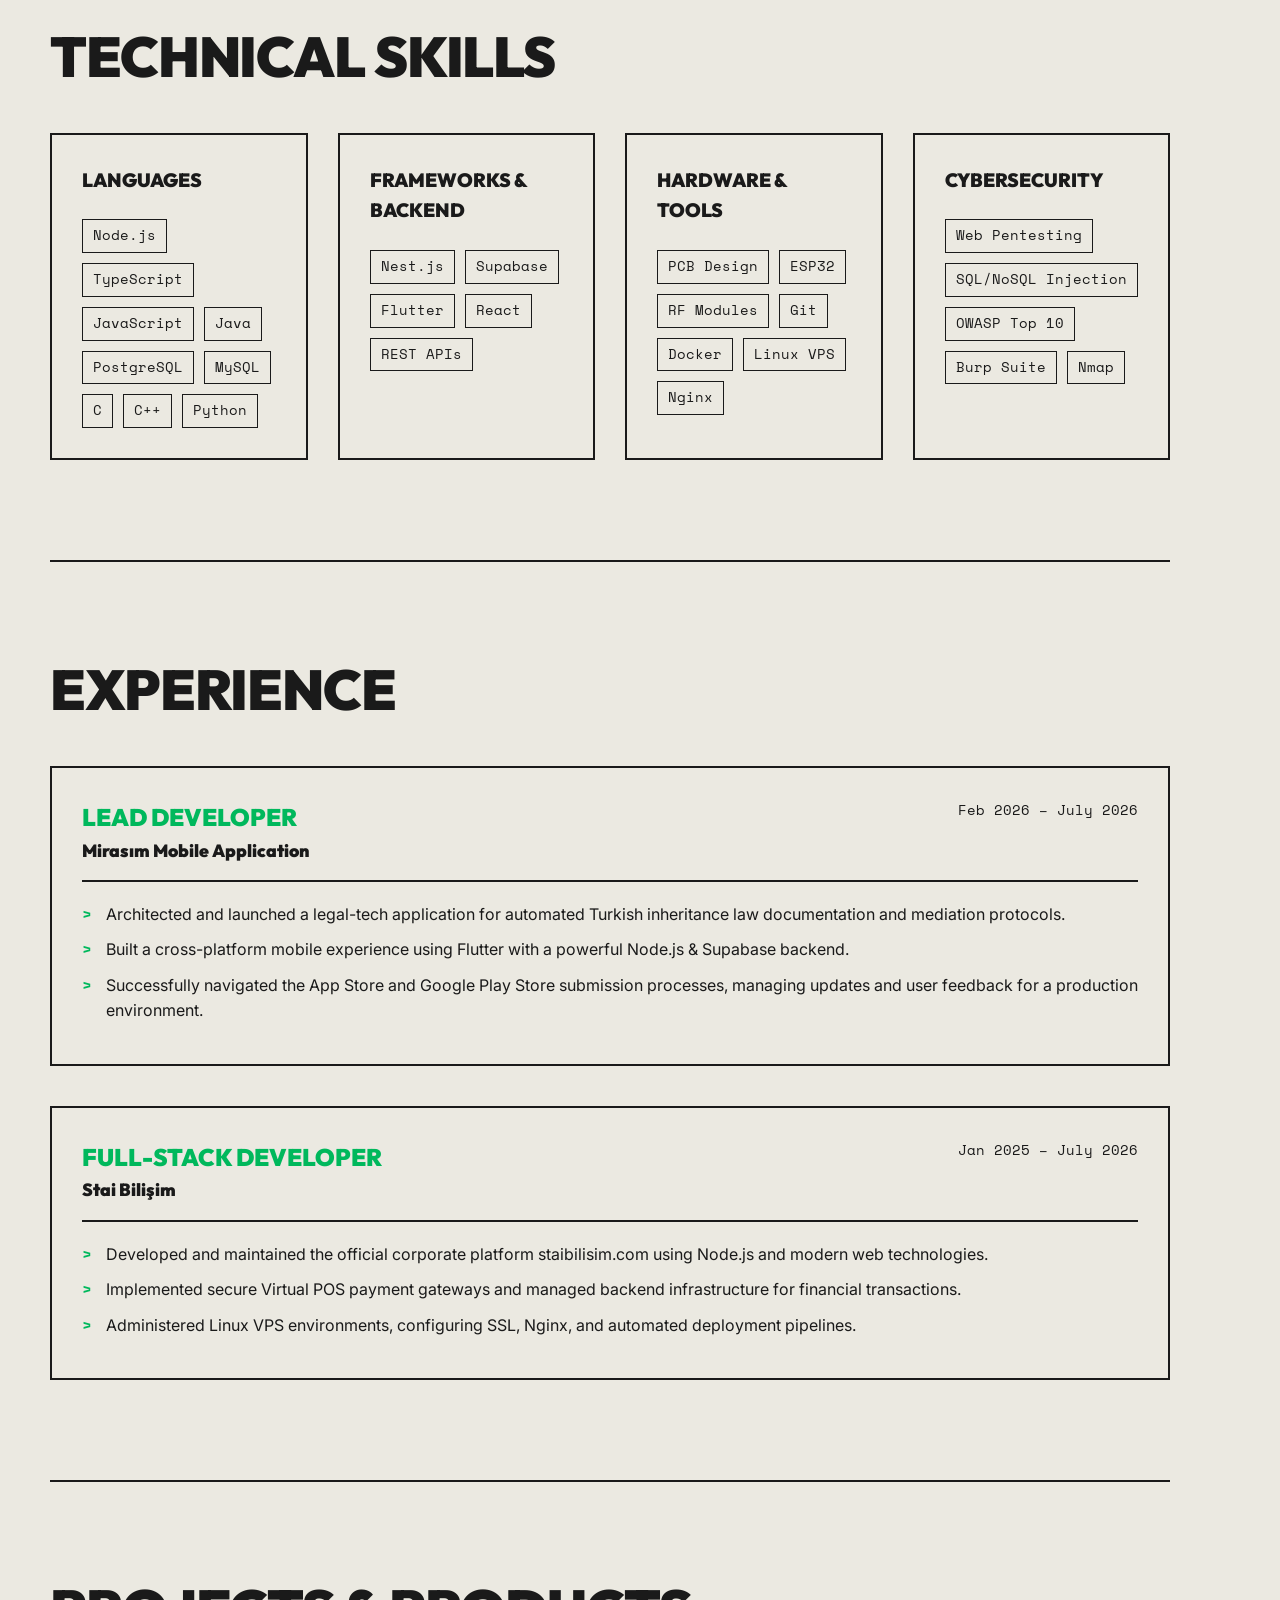
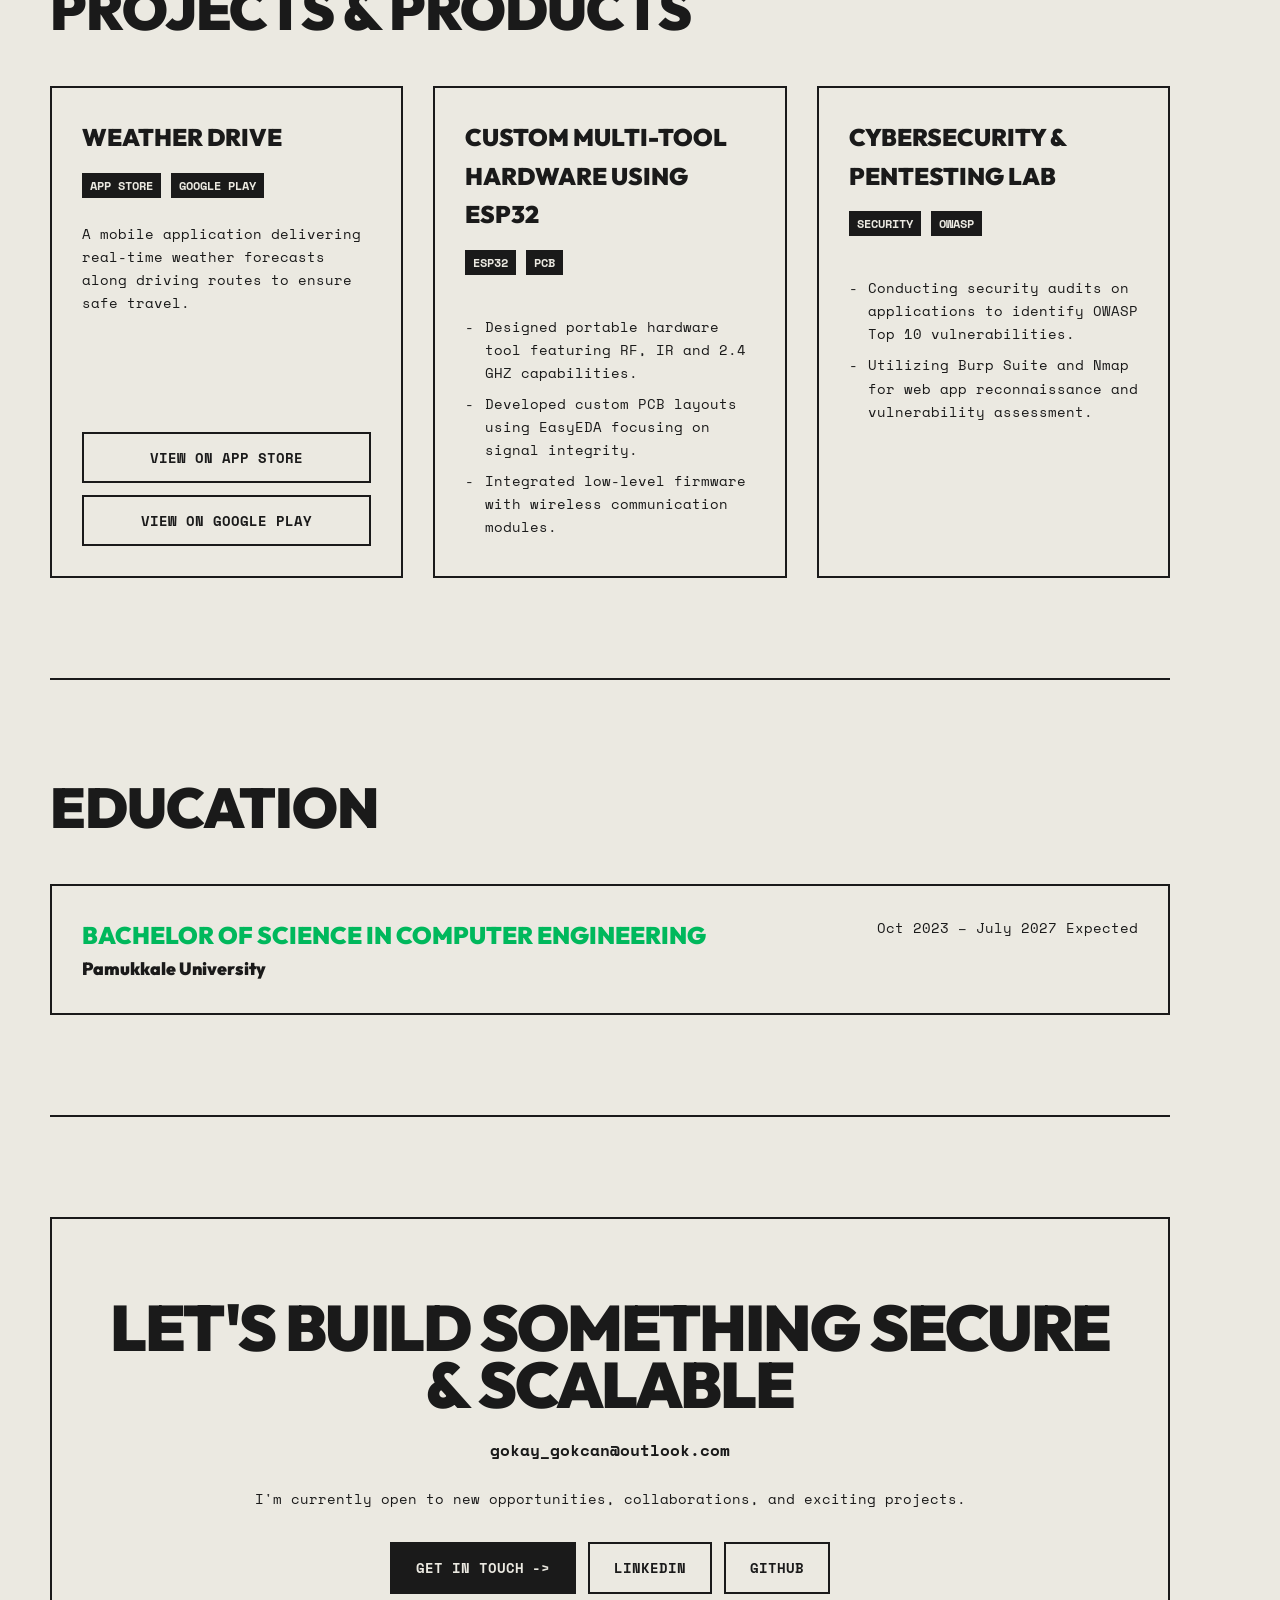
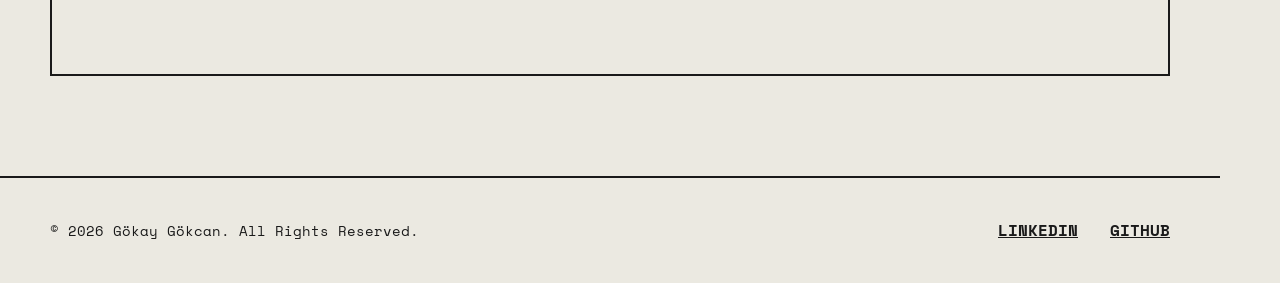
==== commit 60d51b93: "Education, layout fixes" ====
--- a/index.html
+++ b/index.html
@@ -6,7 +6,7 @@
     <meta name="viewport" content="width=device-width, initial-scale=1.0">
     <title>Gökay Gökcan | Full-Stack Developer &amp; Cybersecurity Enthusiast</title>
     <meta name="description"
-        content="Gökay Gökcan — Computer Engineering student and Full-Stack Developer from Denizli, Türkiye. Building secure, production-ready web and mobile apps with Node.js, Flutter and Supabase, plus ESP32 hardware and web pentesting.">
+        content="Gökay Gökcan — Computer Engineering student at Pamukkale University and Full-Stack Developer from Denizli, Türkiye. Building secure, production-ready web and mobile apps with Node.js, Flutter and Supabase, plus ESP32 hardware and web pentesting.">
     <meta name="author" content="Gökay Gökcan">
     <meta name="robots" content="index, follow, max-image-preview:large">
     <link rel="canonical" href="https://gokaygokcan.com/">
@@ -68,6 +68,7 @@
           "description": "Computer Engineering student and Full-Stack Developer focused on secure, scalable web and mobile systems, embedded hardware and web application security.",
           "address": { "@type": "PostalAddress", "addressLocality": "Denizli", "addressCountry": "TR" },
           "worksFor": { "@type": "Organization", "name": "Stai Bilişim", "url": "https://staibilisim.com/" },
+          "alumniOf": { "@type": "CollegeOrUniversity", "name": "Pamukkale University", "alternateName": "Pamukkale Üniversitesi", "url": "https://www.pau.edu.tr/" },
           "sameAs": [
             "https://www.linkedin.com/in/g%C3%B6kay-g%C3%B6kcan-a5b03b33b",
             "https://github.com/FantaJr"
@@ -117,17 +118,17 @@
     <!-- Vertical Sidebar -->
     <div class="vertical-sidebar" aria-hidden="true">
         <div class="marquee-track">
-            <span data-i18n="sidebar_text">Gökay Gökcan_ Computer Engineering_ | Full-Stack Development_ | Cybersecurity_</span>
-            <span data-i18n="sidebar_text">Gökay Gökcan_ Computer Engineering_ | Full-Stack Development_ | Cybersecurity_</span>
-            <span data-i18n="sidebar_text">Gökay Gökcan_ Computer Engineering_ | Full-Stack Development_ | Cybersecurity_</span>
-            <span data-i18n="sidebar_text">Gökay Gökcan_ Computer Engineering_ | Full-Stack Development_ | Cybersecurity_</span>
+            <span data-i18n="sidebar_text">Gökay Gökcan | Computer Engineering | Full-Stack Development | Cybersecurity |</span>
+            <span data-i18n="sidebar_text">Gökay Gökcan | Computer Engineering | Full-Stack Development | Cybersecurity |</span>
+            <span data-i18n="sidebar_text">Gökay Gökcan | Computer Engineering | Full-Stack Development | Cybersecurity |</span>
+            <span data-i18n="sidebar_text">Gökay Gökcan | Computer Engineering | Full-Stack Development | Cybersecurity |</span>
         </div>
     </div>
 
     <!-- Navigation -->
     <nav class="navbar" aria-label="Main navigation">
         <div class="nav-container">
-            <a href="#home" class="logo" aria-label="Gökay Gökcan — Home">GÖKAY GÖKCAN_</a>
+            <a href="#home" class="logo" aria-label="Gökay Gökcan — Home">GÖKAY GÖKCAN</a>
             <ul class="nav-links" id="navLinks">
                 <li><a href="#home" data-i18n="nav_home">HOME</a></li>
                 <li><a href="#about" data-i18n="nav_about">ABOUT</a></li>
@@ -151,11 +152,11 @@
         <section id="home" class="hero">
             <div class="hero-bg-text" aria-hidden="true">D<br>E<br>V</div>
             <div class="hero-content">
-                <p class="hero-tag" data-i18n="hero_tag">CUSTOM SOFTWARE SOLUTIONS_</p>
-                <p class="giant-heading" data-i18n="hero_giant">Coding_<br>Secure_<br><span class="accent-color">Systems_</span></p>
+                <p class="hero-tag" data-i18n="hero_tag">CUSTOM SOFTWARE SOLUTIONS</p>
+                <p class="giant-heading" data-i18n="hero_giant">Coding<br>Secure<br><span class="accent-color">Systems</span></p>
 
                 <div class="hero-desc-wrapper">
-                    <h1 class="mono-subheading">Gökay Gökcan — <span data-i18n="hero_title">Computer Engineering Student | Full-Stack Developer_</span></h1>
+                    <h1 class="mono-subheading">Gökay Gökcan — <span data-i18n="hero_title">Computer Engineering Student | Full-Stack Developer</span></h1>
                     <p class="hero-description" data-i18n="hero_desc">Passionate about designing secure and integrated
                         systems where hardware and software converge.</p>
                 </div>
@@ -180,7 +181,7 @@
         <!-- About Section -->
         <section id="about" class="section">
             <div class="section-header">
-                <h2 class="section-title"><span data-i18n="about_title">About Me</span>_</h2>
+                <h2 class="section-title"><span data-i18n="about_title">About Me</span></h2>
             </div>
             <div class="about-content">
                 <div class="about-grid">
@@ -190,15 +191,15 @@
                     </div>
                     <div class="about-stats block-panel">
                         <div class="stat-item">
-                            <span class="stat-num">01_</span>
+                            <span class="stat-num">01</span>
                             <span class="stat-label" data-i18n="stat_1">Full-Stack<br>Development</span>
                         </div>
                         <div class="stat-item">
-                            <span class="stat-num">02_</span>
+                            <span class="stat-num">02</span>
                             <span class="stat-label" data-i18n="stat_2">Hardware &<br>IoT Systems</span>
                         </div>
                         <div class="stat-item">
-                            <span class="stat-num">03_</span>
+                            <span class="stat-num">03</span>
                             <span class="stat-label" data-i18n="stat_3">Cybersecurity<br>& Pentesting</span>
                         </div>
                     </div>
@@ -209,27 +210,27 @@
         <!-- Skills Section -->
         <section id="skills" class="section">
             <div class="section-header">
-                <h2 class="section-title"><span data-i18n="skills_title">Technical Skills</span>_</h2>
+                <h2 class="section-title"><span data-i18n="skills_title">Technical Skills</span></h2>
             </div>
             <div class="skills-grid">
 
                 <div class="skill-category block-panel">
-                    <h3><span data-i18n="skills_lang">Languages</span>_</h3>
+                    <h3><span data-i18n="skills_lang">Languages</span></h3>
                     <ul class="tags"><li>Node.js</li><li>TypeScript</li><li>JavaScript</li><li>Java</li><li>PostgreSQL</li><li>MySQL</li><li>C</li><li>C++</li><li>Python</li></ul>
                 </div>
 
                 <div class="skill-category block-panel">
-                    <h3><span data-i18n="skills_framework">Frameworks & Backend</span>_</h3>
+                    <h3><span data-i18n="skills_framework">Frameworks & Backend</span></h3>
                     <ul class="tags"><li>Nest.js</li><li>Supabase</li><li>Flutter</li><li>React</li><li>REST APIs</li></ul>
                 </div>
 
                 <div class="skill-category block-panel">
-                    <h3><span data-i18n="skills_hard">Hardware & Tools</span>_</h3>
+                    <h3><span data-i18n="skills_hard">Hardware & Tools</span></h3>
                     <ul class="tags"><li>PCB Design</li><li>ESP32</li><li>RF Modules</li><li>Git</li><li>Docker</li><li>Linux VPS</li><li>Nginx</li></ul>
                 </div>
 
                 <div class="skill-category block-panel">
-                    <h3><span data-i18n="skills_sec">Cybersecurity</span>_</h3>
+                    <h3><span data-i18n="skills_sec">Cybersecurity</span></h3>
                     <ul class="tags"><li>Web Pentesting</li><li>SQL/NoSQL Injection</li><li>OWASP Top 10</li><li>Burp Suite</li><li>Nmap</li></ul>
                 </div>
 
@@ -239,7 +240,7 @@
         <!-- Experience Section -->
         <section id="experience" class="section">
             <div class="section-header">
-                <h2 class="section-title"><span data-i18n="exp_title">Experience</span>_</h2>
+                <h2 class="section-title"><span data-i18n="exp_title">Experience</span></h2>
             </div>
 
             <div class="timeline">
@@ -280,7 +281,7 @@
         <!-- Projects Section -->
         <section id="projects" class="section">
             <div class="section-header">
-                <h2 class="section-title"><span data-i18n="projects_title">Projects & Products</span>_</h2>
+                <h2 class="section-title"><span data-i18n="projects_title">Projects & Products</span></h2>
             </div>
 
             <div class="projects-grid">
@@ -340,13 +341,14 @@
         <!-- Education Section -->
         <section id="education" class="section">
             <div class="section-header">
-                <h2 class="section-title"><span data-i18n="edu_title">Education</span>_</h2>
+                <h2 class="section-title"><span data-i18n="edu_title">Education</span></h2>
             </div>
             <div class="timeline">
                 <div class="timeline-item timeline-item-simple block-panel">
                     <div class="timeline-header">
                         <div class="timeline-title-wrap">
                             <h3 data-i18n="edu_degree">Bachelor of Science in Computer Engineering</h3>
+                            <h4 data-i18n="edu_school">Pamukkale University</h4>
                         </div>
                         <time class="timeline-date mono-text" datetime="2023-10" data-i18n="edu_date">Oct 2023 – July 2027 Expected</time>
                     </div>
@@ -357,7 +359,7 @@
         <!-- Contact Section -->
         <section id="contact" class="section">
             <div class="contact-box block-panel">
-                <h2 class="giant-heading"><span data-i18n="contact_title">Let's Build Something Secure &amp; Scalable</span>_</h2>
+                <h2 class="giant-heading"><span data-i18n="contact_title">Let's Build Something Secure &amp; Scalable</span></h2>
                 <p class="mono-text mt-3 contact-email-line">gokay_gokcan@outlook.com</p>
                 <p class="mono-text mt-3" data-i18n="contact_desc">I'm currently open to new opportunities, collaborations, and exciting projects.</p>
                 <div class="contact-actions mt-4">
@@ -374,8 +376,8 @@
         <div class="footer-content">
             <p class="mono-text"><span data-i18n="footer_copy">&copy; 2026 Gökay Gökcan. All Rights Reserved.</span></p>
             <div class="footer-socials">
-                <a href="https://www.linkedin.com/in/g%C3%B6kay-g%C3%B6kcan-a5b03b33b" target="_blank" rel="noopener me">LINKEDIN_</a>
-                <a href="https://github.com/FantaJr" target="_blank" rel="noopener me">GITHUB_</a>
+                <a href="https://www.linkedin.com/in/g%C3%B6kay-g%C3%B6kcan-a5b03b33b" target="_blank" rel="noopener me">LINKEDIN</a>
+                <a href="https://github.com/FantaJr" target="_blank" rel="noopener me">GITHUB</a>
             </div>
         </div>
     </footer>
--- a/style.css
+++ b/style.css
@@ -270,15 +270,14 @@
     position: relative;
 }
 
-.nav-links a::after {
-    content: '_';
-    opacity: 0;
-    transition: var(--transition);
-}
-
-.nav-links a:hover::after {
-    opacity: 1;
-    color: var(--accent-color);
+.nav-links a {
+    text-decoration-thickness: 2px;
+    text-underline-offset: 6px;
+}
+
+.nav-links a:hover {
+    text-decoration-line: underline;
+    text-decoration-color: var(--accent-color);
 }
 
 .nav-right {
@@ -537,7 +536,7 @@
 /* Skills Section */
 .skills-grid {
     display: grid;
-    grid-template-columns: repeat(auto-fit, minmax(250px, 1fr));
+    grid-template-columns: repeat(4, minmax(0, 1fr));
     gap: 30px;
 }
 
@@ -628,7 +627,7 @@
 /* Projects Section */
 .projects-grid {
     display: grid;
-    grid-template-columns: repeat(auto-fit, minmax(320px, 1fr));
+    grid-template-columns: repeat(3, minmax(0, 1fr));
     gap: 30px;
 }
 
@@ -677,6 +676,10 @@
     margin-bottom: 2rem;
 }
 
+.project-details:last-child {
+    margin-bottom: 0;
+}
+
 .project-details li {
     position: relative;
     padding-left: 1.2rem;
@@ -698,6 +701,16 @@
 
 .project-links .btn {
     flex: 1 1 200px;
+}
+
+.hero-cta {
+    display: flex;
+    flex-wrap: wrap;
+    gap: 12px;
+}
+
+.hero-desc-wrapper {
+    max-width: 560px;
 }
 
 .contact-actions {
@@ -788,6 +801,10 @@
 @media (max-width: 1200px) {
     main {
         padding: 0 32px;
+    }
+
+    .skills-grid {
+        grid-template-columns: repeat(2, minmax(0, 1fr));
     }
 }
 
@@ -868,11 +885,6 @@
         letter-spacing: -0.01em;
     }
 
-    .nav-links a::after {
-        opacity: 1;
-        color: var(--accent-color);
-    }
-
     .giant-heading {
         font-size: clamp(2.5rem, 7vw, 5rem);
     }
@@ -883,6 +895,20 @@
 
     .about-grid {
         grid-template-columns: 2fr 1fr;
+    }
+
+    .skills-grid,
+    .projects-grid {
+        grid-template-columns: repeat(2, minmax(0, 1fr));
+        gap: 24px;
+    }
+
+    .projects-grid .project-card:first-child {
+        grid-column: 1 / -1;
+    }
+
+    .projects-grid .project-card:first-child .project-links .btn {
+        flex: 0 1 260px;
     }
 
     .footer-content {
@@ -935,12 +961,6 @@
         font-size: 1rem;
     }
 
-    .hero-cta {
-        display: flex;
-        flex-wrap: wrap;
-        gap: 12px;
-    }
-
     .hero-cta .btn {
         flex: 1 1 160px;
     }
@@ -1014,6 +1034,10 @@
     .projects-grid {
         grid-template-columns: 1fr;
         gap: 20px;
+    }
+
+    .projects-grid .project-card:first-child .project-links .btn {
+        flex: 1 1 200px;
     }
 
     .about-text {
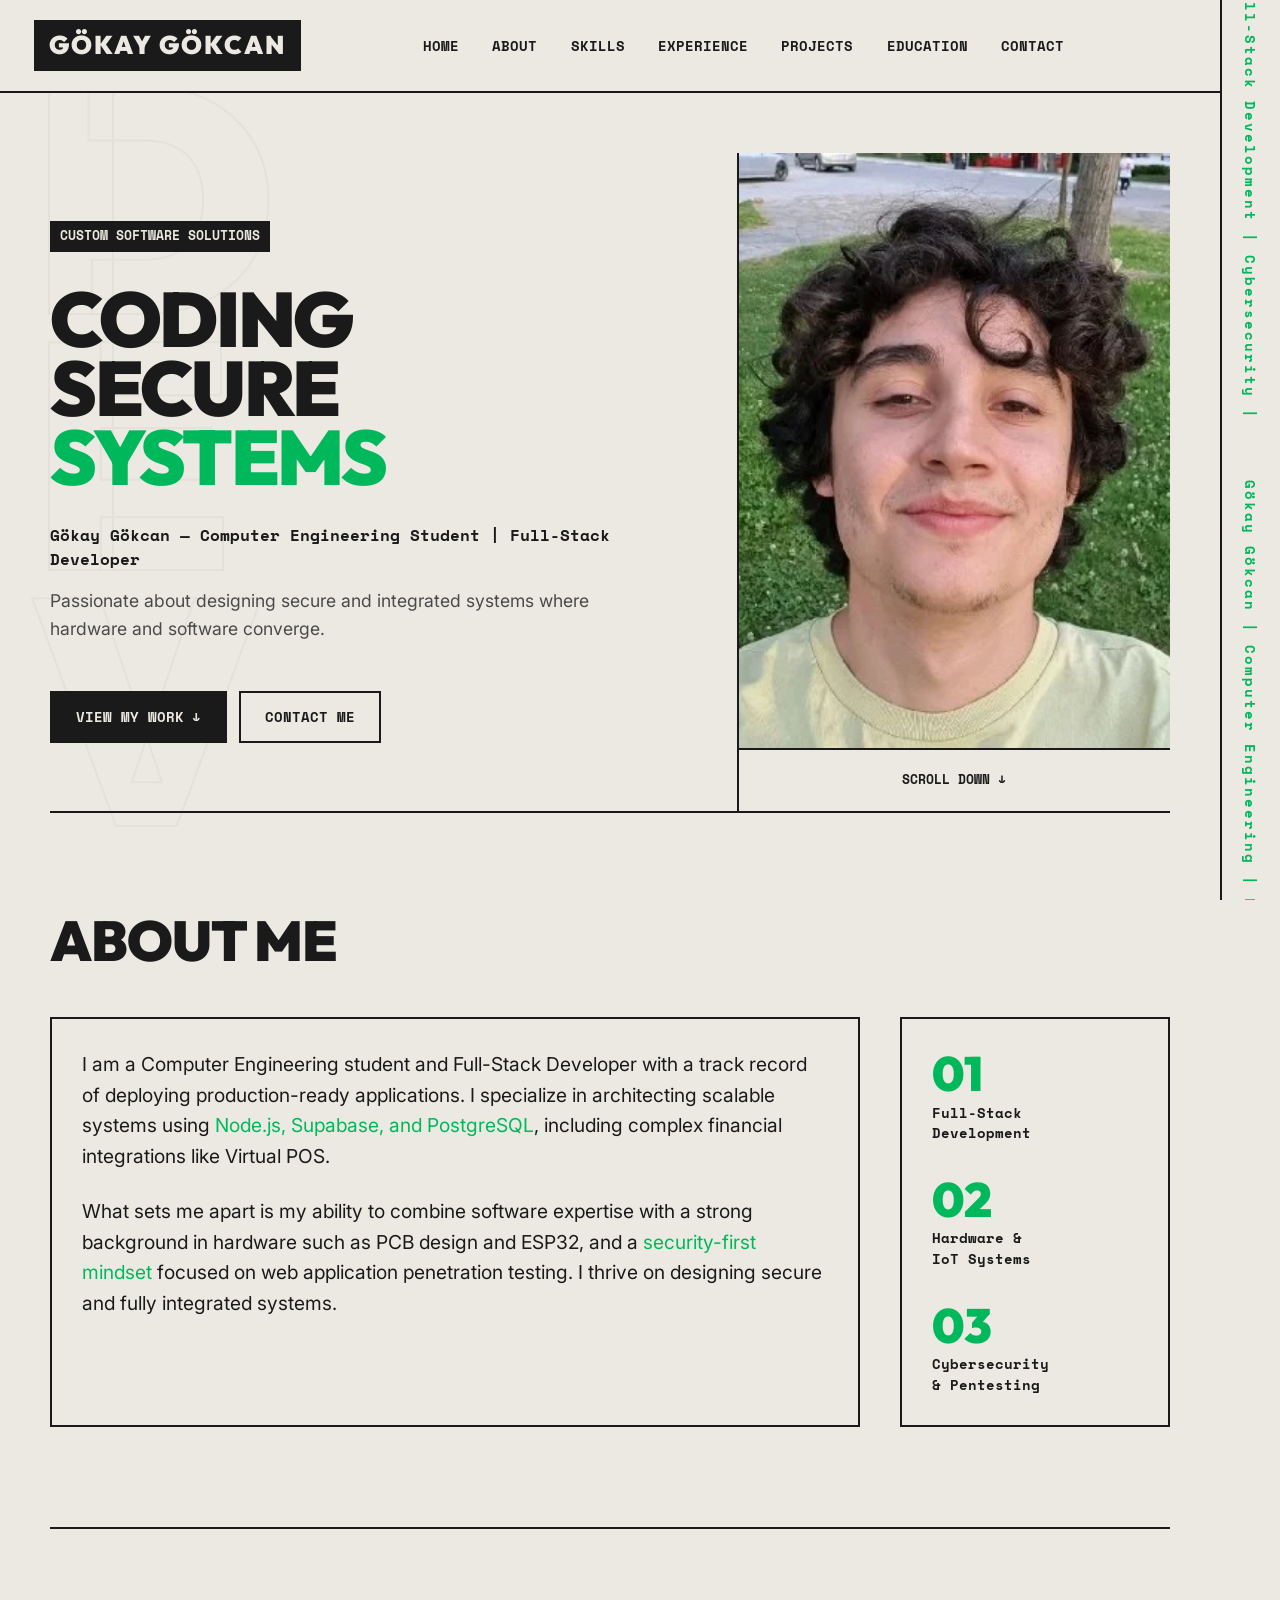
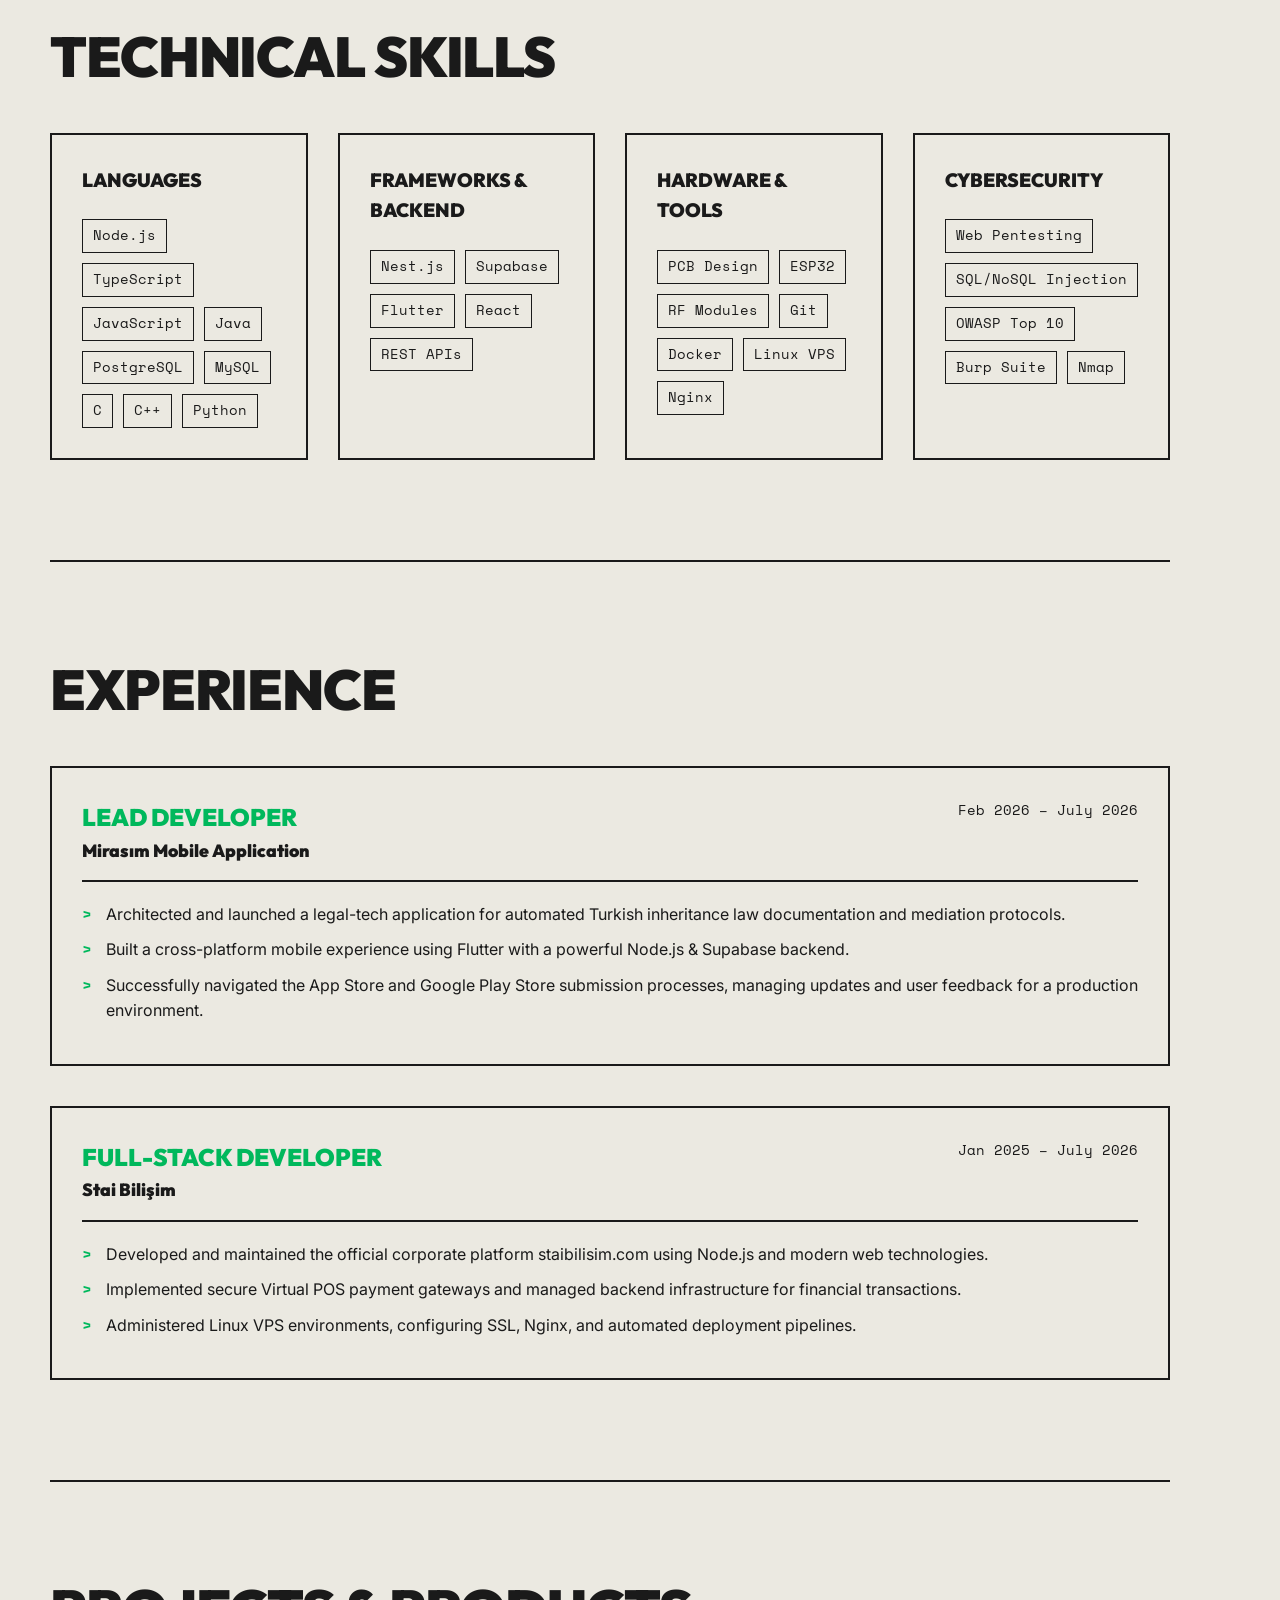
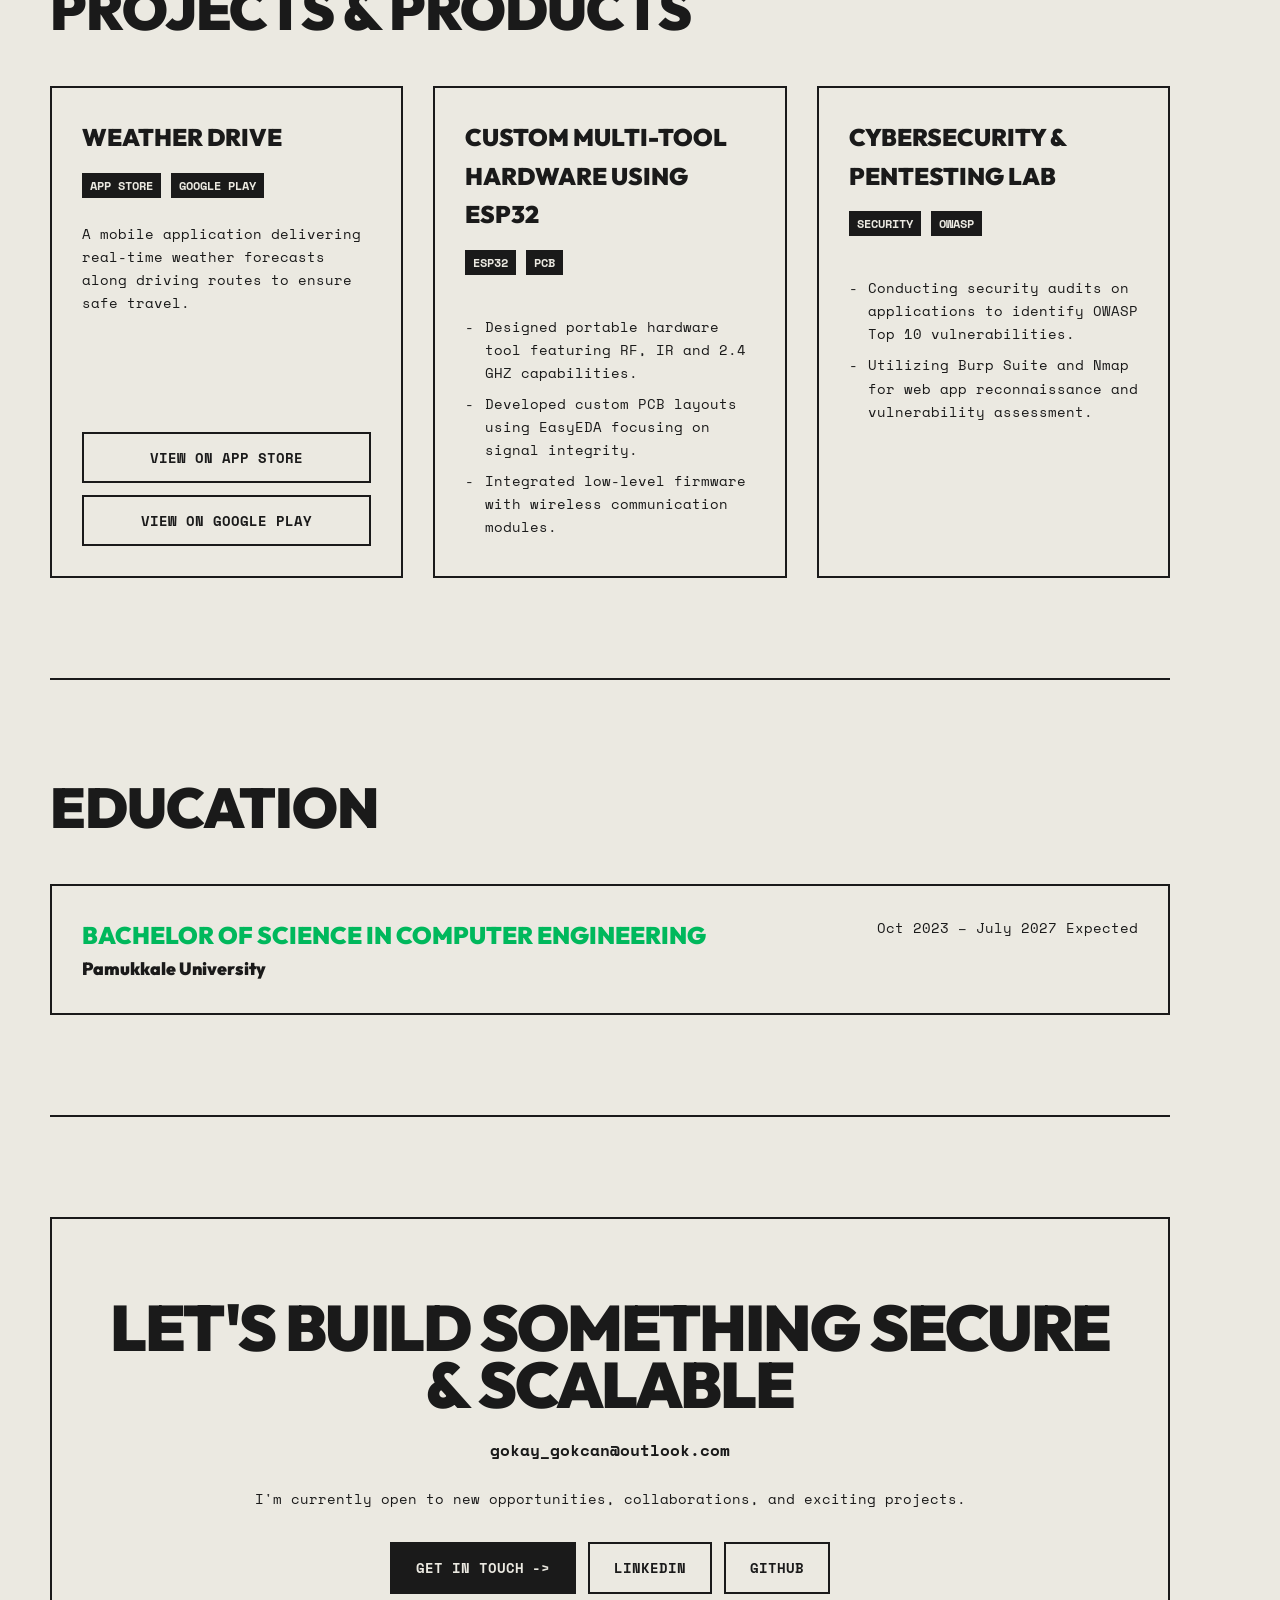
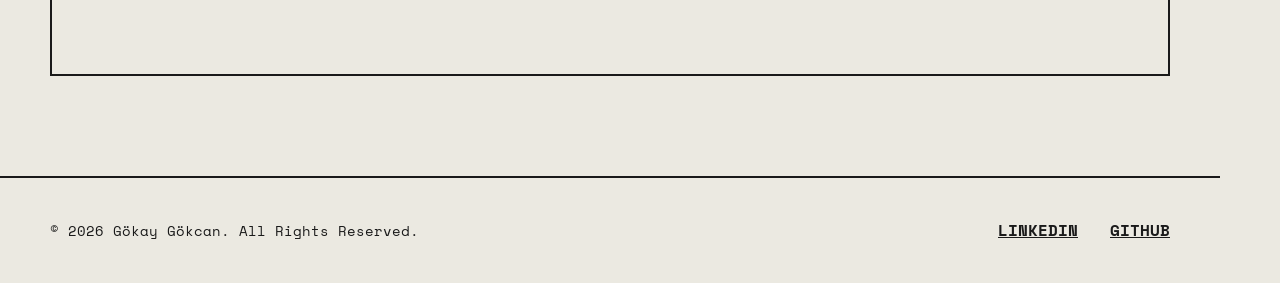
==== commit 919a836c: "Remove Turkish version" ====
--- a/index.html
+++ b/index.html
@@ -24,7 +24,6 @@
     <meta property="og:image:height" content="630">
     <meta property="og:image:alt" content="Gökay Gökcan — Full-Stack Developer &amp; Security Enthusiast">
     <meta property="og:locale" content="en_US">
-    <meta property="og:locale:alternate" content="tr_TR">
     <meta property="profile:first_name" content="Gökay">
     <meta property="profile:last_name" content="Gökcan">
 
@@ -45,7 +44,7 @@
           "@id": "https://gokaygokcan.com/#website",
           "url": "https://gokaygokcan.com/",
           "name": "Gökay Gökcan",
-          "inLanguage": ["en", "tr"]
+          "inLanguage": "en"
         },
         {
           "@type": "ProfilePage",
@@ -73,7 +72,7 @@
             "https://www.linkedin.com/in/g%C3%B6kay-g%C3%B6kcan-a5b03b33b",
             "https://github.com/FantaJr"
           ],
-          "knowsLanguage": ["tr", "en"],
+          "knowsLanguage": ["Turkish", "English"],
           "knowsAbout": [
             "Full-Stack Development", "Node.js", "TypeScript", "Nest.js", "Flutter", "Supabase", "PostgreSQL",
             "React", "Virtual POS Integration", "Linux Server Administration", "Docker",
@@ -118,10 +117,10 @@
     <!-- Vertical Sidebar -->
     <div class="vertical-sidebar" aria-hidden="true">
         <div class="marquee-track">
-            <span data-i18n="sidebar_text">Gökay Gökcan | Computer Engineering | Full-Stack Development | Cybersecurity |</span>
-            <span data-i18n="sidebar_text">Gökay Gökcan | Computer Engineering | Full-Stack Development | Cybersecurity |</span>
-            <span data-i18n="sidebar_text">Gökay Gökcan | Computer Engineering | Full-Stack Development | Cybersecurity |</span>
-            <span data-i18n="sidebar_text">Gökay Gökcan | Computer Engineering | Full-Stack Development | Cybersecurity |</span>
+            <span>Gökay Gökcan | Computer Engineering | Full-Stack Development | Cybersecurity |</span>
+            <span>Gökay Gökcan | Computer Engineering | Full-Stack Development | Cybersecurity |</span>
+            <span>Gökay Gökcan | Computer Engineering | Full-Stack Development | Cybersecurity |</span>
+            <span>Gökay Gökcan | Computer Engineering | Full-Stack Development | Cybersecurity |</span>
         </div>
     </div>
 
@@ -130,16 +129,15 @@
         <div class="nav-container">
             <a href="#home" class="logo" aria-label="Gökay Gökcan — Home">GÖKAY GÖKCAN</a>
             <ul class="nav-links" id="navLinks">
-                <li><a href="#home" data-i18n="nav_home">HOME</a></li>
-                <li><a href="#about" data-i18n="nav_about">ABOUT</a></li>
-                <li><a href="#skills" data-i18n="nav_skills">SKILLS</a></li>
-                <li><a href="#experience" data-i18n="nav_experience">EXPERIENCE</a></li>
-                <li><a href="#projects" data-i18n="nav_projects">PROJECTS</a></li>
-                <li><a href="#education" data-i18n="nav_education">EDUCATION</a></li>
-                <li><a href="#contact" data-i18n="nav_contact">CONTACT</a></li>
+                <li><a href="#home">HOME</a></li>
+                <li><a href="#about">ABOUT</a></li>
+                <li><a href="#skills">SKILLS</a></li>
+                <li><a href="#experience">EXPERIENCE</a></li>
+                <li><a href="#projects">PROJECTS</a></li>
+                <li><a href="#education">EDUCATION</a></li>
+                <li><a href="#contact">CONTACT</a></li>
             </ul>
             <div class="nav-right">
-                <button id="langToggle" class="lang-btn" type="button" aria-label="Türkçe'ye geç">TR</button>
                 <button class="hamburger" type="button" aria-label="Open menu" aria-expanded="false" aria-controls="navLinks">
                     <span></span><span></span><span></span>
                 </button>
@@ -152,18 +150,18 @@
         <section id="home" class="hero">
             <div class="hero-bg-text" aria-hidden="true">D<br>E<br>V</div>
             <div class="hero-content">
-                <p class="hero-tag" data-i18n="hero_tag">CUSTOM SOFTWARE SOLUTIONS</p>
-                <p class="giant-heading" data-i18n="hero_giant">Coding<br>Secure<br><span class="accent-color">Systems</span></p>
+                <p class="hero-tag">CUSTOM SOFTWARE SOLUTIONS</p>
+                <p class="giant-heading">Coding<br>Secure<br><span class="accent-color">Systems</span></p>
 
                 <div class="hero-desc-wrapper">
-                    <h1 class="mono-subheading">Gökay Gökcan — <span data-i18n="hero_title">Computer Engineering Student | Full-Stack Developer</span></h1>
-                    <p class="hero-description" data-i18n="hero_desc">Passionate about designing secure and integrated
+                    <h1 class="mono-subheading">Gökay Gökcan — <span>Computer Engineering Student | Full-Stack Developer</span></h1>
+                    <p class="hero-description">Passionate about designing secure and integrated
                         systems where hardware and software converge.</p>
                 </div>
 
                 <div class="hero-cta">
-                    <a href="#projects" class="btn btn-primary"><span data-i18n="hero_btn_work">View My Work</span> <span aria-hidden="true">&darr;</span></a>
-                    <a href="#contact" class="btn btn-outline" data-i18n="hero_btn_contact">Contact Me</a>
+                    <a href="#projects" class="btn btn-primary"><span>View My Work</span> <span aria-hidden="true">&darr;</span></a>
+                    <a href="#contact" class="btn btn-outline">Contact Me</a>
                 </div>
             </div>
 
@@ -174,33 +172,33 @@
                         <img src="1740483697314.jpeg" alt="Gökay Gökcan, Full-Stack Developer from Denizli" class="profile-image" width="400" height="400" fetchpriority="high">
                     </picture>
                 </div>
-                <div class="scroll-indicator" data-i18n="scroll_down" aria-hidden="true">SCROLL DOWN &darr;</div>
+                <div class="scroll-indicator" aria-hidden="true">SCROLL DOWN &darr;</div>
             </div>
         </section>
 
         <!-- About Section -->
         <section id="about" class="section">
             <div class="section-header">
-                <h2 class="section-title"><span data-i18n="about_title">About Me</span></h2>
+                <h2 class="section-title"><span>About Me</span></h2>
             </div>
             <div class="about-content">
                 <div class="about-grid">
                     <div class="about-text block-panel">
-                        <p data-i18n="about_p1">I am a Computer Engineering student and Full-Stack Developer with a track record of deploying production-ready applications. I specialize in architecting scalable systems using <span class="accent-color">Node.js, Supabase, and PostgreSQL</span>, including complex financial integrations like Virtual POS.</p>
-                        <p data-i18n="about_p2">What sets me apart is my ability to combine software expertise with a strong background in hardware such as PCB design and ESP32, and a <span class="accent-color">security-first mindset</span> focused on web application penetration testing. I thrive on designing secure and fully integrated systems.</p>
+                        <p>I am a Computer Engineering student and Full-Stack Developer with a track record of deploying production-ready applications. I specialize in architecting scalable systems using <span class="accent-color">Node.js, Supabase, and PostgreSQL</span>, including complex financial integrations like Virtual POS.</p>
+                        <p>What sets me apart is my ability to combine software expertise with a strong background in hardware such as PCB design and ESP32, and a <span class="accent-color">security-first mindset</span> focused on web application penetration testing. I thrive on designing secure and fully integrated systems.</p>
                     </div>
                     <div class="about-stats block-panel">
                         <div class="stat-item">
                             <span class="stat-num">01</span>
-                            <span class="stat-label" data-i18n="stat_1">Full-Stack<br>Development</span>
+                            <span class="stat-label">Full-Stack<br>Development</span>
                         </div>
                         <div class="stat-item">
                             <span class="stat-num">02</span>
-                            <span class="stat-label" data-i18n="stat_2">Hardware &<br>IoT Systems</span>
+                            <span class="stat-label">Hardware &<br>IoT Systems</span>
                         </div>
                         <div class="stat-item">
                             <span class="stat-num">03</span>
-                            <span class="stat-label" data-i18n="stat_3">Cybersecurity<br>& Pentesting</span>
+                            <span class="stat-label">Cybersecurity<br>& Pentesting</span>
                         </div>
                     </div>
                 </div>
@@ -210,27 +208,27 @@
         <!-- Skills Section -->
         <section id="skills" class="section">
             <div class="section-header">
-                <h2 class="section-title"><span data-i18n="skills_title">Technical Skills</span></h2>
+                <h2 class="section-title"><span>Technical Skills</span></h2>
             </div>
             <div class="skills-grid">
 
                 <div class="skill-category block-panel">
-                    <h3><span data-i18n="skills_lang">Languages</span></h3>
+                    <h3><span>Languages</span></h3>
                     <ul class="tags"><li>Node.js</li><li>TypeScript</li><li>JavaScript</li><li>Java</li><li>PostgreSQL</li><li>MySQL</li><li>C</li><li>C++</li><li>Python</li></ul>
                 </div>
 
                 <div class="skill-category block-panel">
-                    <h3><span data-i18n="skills_framework">Frameworks & Backend</span></h3>
+                    <h3><span>Frameworks & Backend</span></h3>
                     <ul class="tags"><li>Nest.js</li><li>Supabase</li><li>Flutter</li><li>React</li><li>REST APIs</li></ul>
                 </div>
 
                 <div class="skill-category block-panel">
-                    <h3><span data-i18n="skills_hard">Hardware & Tools</span></h3>
+                    <h3><span>Hardware & Tools</span></h3>
                     <ul class="tags"><li>PCB Design</li><li>ESP32</li><li>RF Modules</li><li>Git</li><li>Docker</li><li>Linux VPS</li><li>Nginx</li></ul>
                 </div>
 
                 <div class="skill-category block-panel">
-                    <h3><span data-i18n="skills_sec">Cybersecurity</span></h3>
+                    <h3><span>Cybersecurity</span></h3>
                     <ul class="tags"><li>Web Pentesting</li><li>SQL/NoSQL Injection</li><li>OWASP Top 10</li><li>Burp Suite</li><li>Nmap</li></ul>
                 </div>
 
@@ -240,7 +238,7 @@
         <!-- Experience Section -->
         <section id="experience" class="section">
             <div class="section-header">
-                <h2 class="section-title"><span data-i18n="exp_title">Experience</span></h2>
+                <h2 class="section-title"><span>Experience</span></h2>
             </div>
 
             <div class="timeline">
@@ -248,30 +246,30 @@
                 <div class="timeline-item block-panel">
                     <div class="timeline-header">
                         <div class="timeline-title-wrap">
-                            <h3 data-i18n="exp_lead">Lead Developer</h3>
+                            <h3>Lead Developer</h3>
                             <h4>Mirasım Mobile Application</h4>
                         </div>
-                        <time class="timeline-date mono-text" datetime="2026-02" data-i18n="exp_mirasim_date">Feb 2026 – July 2026</time>
+                        <time class="timeline-date mono-text" datetime="2026-02">Feb 2026 – July 2026</time>
                     </div>
                     <ul class="timeline-list">
-                        <li data-i18n="exp_mirasim_1">Architected and launched a legal-tech application for automated Turkish inheritance law documentation and mediation protocols.</li>
-                        <li data-i18n="exp_mirasim_2">Built a cross-platform mobile experience using Flutter with a powerful Node.js & Supabase backend.</li>
-                        <li data-i18n="exp_mirasim_3">Successfully navigated the App Store and Google Play Store submission processes, managing updates and user feedback for a production environment.</li>
+                        <li>Architected and launched a legal-tech application for automated Turkish inheritance law documentation and mediation protocols.</li>
+                        <li>Built a cross-platform mobile experience using Flutter with a powerful Node.js & Supabase backend.</li>
+                        <li>Successfully navigated the App Store and Google Play Store submission processes, managing updates and user feedback for a production environment.</li>
                     </ul>
                 </div>
 
                 <div class="timeline-item block-panel">
                     <div class="timeline-header">
                         <div class="timeline-title-wrap">
-                            <h3 data-i18n="exp_fs">Full-Stack Developer</h3>
+                            <h3>Full-Stack Developer</h3>
                             <h4>Stai Bilişim</h4>
                         </div>
-                        <time class="timeline-date mono-text" datetime="2025-01" data-i18n="exp_stai_date">Jan 2025 – July 2026</time>
+                        <time class="timeline-date mono-text" datetime="2025-01">Jan 2025 – July 2026</time>
                     </div>
                     <ul class="timeline-list">
-                        <li data-i18n="exp_stai_1">Developed and maintained the official corporate platform staibilisim.com using Node.js and modern web technologies.</li>
-                        <li data-i18n="exp_stai_2">Implemented secure Virtual POS payment gateways and managed backend infrastructure for financial transactions.</li>
-                        <li data-i18n="exp_stai_3">Administered Linux VPS environments, configuring SSL, Nginx, and automated deployment pipelines.</li>
+                        <li>Developed and maintained the official corporate platform staibilisim.com using Node.js and modern web technologies.</li>
+                        <li>Implemented secure Virtual POS payment gateways and managed backend infrastructure for financial transactions.</li>
+                        <li>Administered Linux VPS environments, configuring SSL, Nginx, and automated deployment pipelines.</li>
                     </ul>
                 </div>
 
@@ -281,7 +279,7 @@
         <!-- Projects Section -->
         <section id="projects" class="section">
             <div class="section-header">
-                <h2 class="section-title"><span data-i18n="projects_title">Projects & Products</span></h2>
+                <h2 class="section-title"><span>Projects & Products</span></h2>
             </div>
 
             <div class="projects-grid">
@@ -295,43 +293,43 @@
                             <span class="badge">Google Play</span>
                         </div>
                     </div>
-                    <p class="mono-text" data-i18n="project_weather_desc">A mobile application delivering real-time weather forecasts along driving routes to ensure safe travel.</p>
+                    <p class="mono-text">A mobile application delivering real-time weather forecasts along driving routes to ensure safe travel.</p>
                     <div class="project-links mt-auto">
                         <a href="https://apps.apple.com/in/app/weather-drive-along-the-way/id6783059318" target="_blank"
-                            rel="noopener" class="btn btn-outline" data-i18n="view_appstore">View on App Store</a>
+                            rel="noopener" class="btn btn-outline">View on App Store</a>
                         <a href="https://play.google.com/store/apps/details?id=com.gokcan.havarotasi" target="_blank"
-                            rel="noopener" class="btn btn-outline" data-i18n="view_playstore">View on Google Play</a>
+                            rel="noopener" class="btn btn-outline">View on Google Play</a>
                     </div>
                 </article>
 
                 <!-- Hardware -->
                 <article class="project-card block-panel">
                     <div class="project-header">
-                        <h3 data-i18n="project_hard_title">Custom Multi-Tool Hardware using ESP32</h3>
+                        <h3>Custom Multi-Tool Hardware using ESP32</h3>
                         <div class="project-badges">
                             <span class="badge">ESP32</span>
                             <span class="badge">PCB</span>
                         </div>
                     </div>
                     <ul class="project-details mono-text">
-                        <li data-i18n="project_hard_1">Designed portable hardware tool featuring RF, IR and 2.4 GHZ capabilities.</li>
-                        <li data-i18n="project_hard_2">Developed custom PCB layouts using EasyEDA focusing on signal integrity.</li>
-                        <li data-i18n="project_hard_3">Integrated low-level firmware with wireless communication modules.</li>
+                        <li>Designed portable hardware tool featuring RF, IR and 2.4 GHZ capabilities.</li>
+                        <li>Developed custom PCB layouts using EasyEDA focusing on signal integrity.</li>
+                        <li>Integrated low-level firmware with wireless communication modules.</li>
                     </ul>
                 </article>
 
                 <!-- Cybersecurity -->
                 <article class="project-card block-panel">
                     <div class="project-header">
-                        <h3 data-i18n="project_sec_title">Cybersecurity & Pentesting Lab</h3>
+                        <h3>Cybersecurity & Pentesting Lab</h3>
                         <div class="project-badges">
                             <span class="badge">Security</span>
                             <span class="badge">OWASP</span>
                         </div>
                     </div>
                     <ul class="project-details mono-text">
-                        <li data-i18n="project_sec_1">Conducting security audits on applications to identify OWASP Top 10 vulnerabilities.</li>
-                        <li data-i18n="project_sec_2">Utilizing Burp Suite and Nmap for web app reconnaissance and vulnerability assessment.</li>
+                        <li>Conducting security audits on applications to identify OWASP Top 10 vulnerabilities.</li>
+                        <li>Utilizing Burp Suite and Nmap for web app reconnaissance and vulnerability assessment.</li>
                     </ul>
                 </article>
 
@@ -341,16 +339,16 @@
         <!-- Education Section -->
         <section id="education" class="section">
             <div class="section-header">
-                <h2 class="section-title"><span data-i18n="edu_title">Education</span></h2>
+                <h2 class="section-title"><span>Education</span></h2>
             </div>
             <div class="timeline">
                 <div class="timeline-item timeline-item-simple block-panel">
                     <div class="timeline-header">
                         <div class="timeline-title-wrap">
-                            <h3 data-i18n="edu_degree">Bachelor of Science in Computer Engineering</h3>
-                            <h4 data-i18n="edu_school">Pamukkale University</h4>
-                        </div>
-                        <time class="timeline-date mono-text" datetime="2023-10" data-i18n="edu_date">Oct 2023 – July 2027 Expected</time>
+                            <h3>Bachelor of Science in Computer Engineering</h3>
+                            <h4>Pamukkale University</h4>
+                        </div>
+                        <time class="timeline-date mono-text" datetime="2023-10">Oct 2023 – July 2027 Expected</time>
                     </div>
                 </div>
             </div>
@@ -359,11 +357,11 @@
         <!-- Contact Section -->
         <section id="contact" class="section">
             <div class="contact-box block-panel">
-                <h2 class="giant-heading"><span data-i18n="contact_title">Let's Build Something Secure &amp; Scalable</span></h2>
+                <h2 class="giant-heading"><span>Let's Build Something Secure &amp; Scalable</span></h2>
                 <p class="mono-text mt-3 contact-email-line">gokay_gokcan@outlook.com</p>
-                <p class="mono-text mt-3" data-i18n="contact_desc">I'm currently open to new opportunities, collaborations, and exciting projects.</p>
+                <p class="mono-text mt-3">I'm currently open to new opportunities, collaborations, and exciting projects.</p>
                 <div class="contact-actions mt-4">
-                    <a href="mailto:gokay_gokcan@outlook.com" class="btn btn-primary"><span data-i18n="contact_btn">Get In Touch</span> -&gt;</a>
+                    <a href="mailto:gokay_gokcan@outlook.com" class="btn btn-primary"><span>Get In Touch</span> -&gt;</a>
                     <a href="https://www.linkedin.com/in/g%C3%B6kay-g%C3%B6kcan-a5b03b33b" target="_blank" rel="noopener me" class="btn btn-outline">LinkedIn</a>
                     <a href="https://github.com/FantaJr" target="_blank" rel="noopener me" class="btn btn-outline">GitHub</a>
                 </div>
@@ -374,7 +372,7 @@
 
     <footer class="footer">
         <div class="footer-content">
-            <p class="mono-text"><span data-i18n="footer_copy">&copy; 2026 Gökay Gökcan. All Rights Reserved.</span></p>
+            <p class="mono-text"><span>&copy; 2026 Gökay Gökcan. All Rights Reserved.</span></p>
             <div class="footer-socials">
                 <a href="https://www.linkedin.com/in/g%C3%B6kay-g%C3%B6kcan-a5b03b33b" target="_blank" rel="noopener me">LINKEDIN</a>
                 <a href="https://github.com/FantaJr" target="_blank" rel="noopener me">GITHUB</a>
--- a/style.css
+++ b/style.css
@@ -286,20 +286,6 @@
     gap: 1rem;
 }
 
-.lang-btn {
-    font-family: var(--font-mono);
-    font-size: 0.9rem;
-    font-weight: 700;
-    background: transparent;
-    border: none;
-    cursor: pointer;
-    text-transform: uppercase;
-}
-
-.lang-btn::after {
-    content: ' ▼';
-    font-size: 0.7rem;
-}
 
 .hamburger {
     display: none;
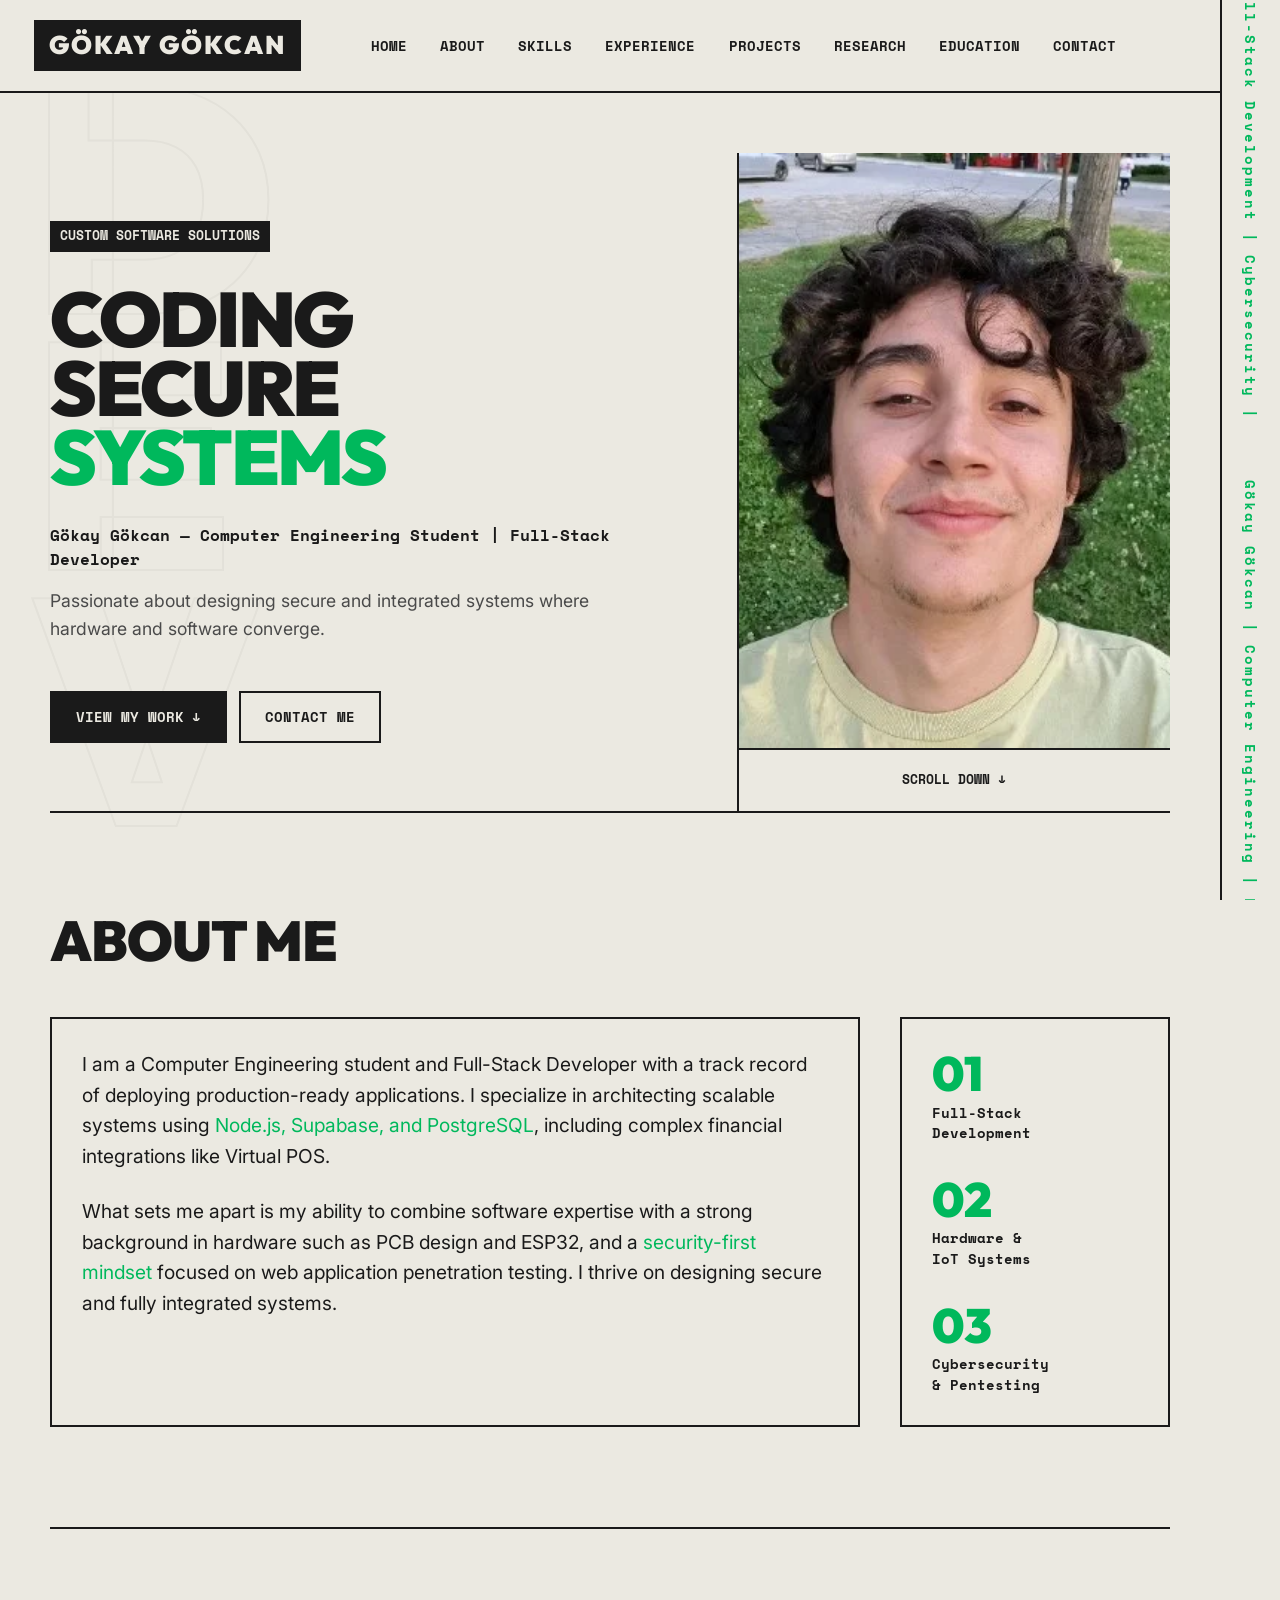
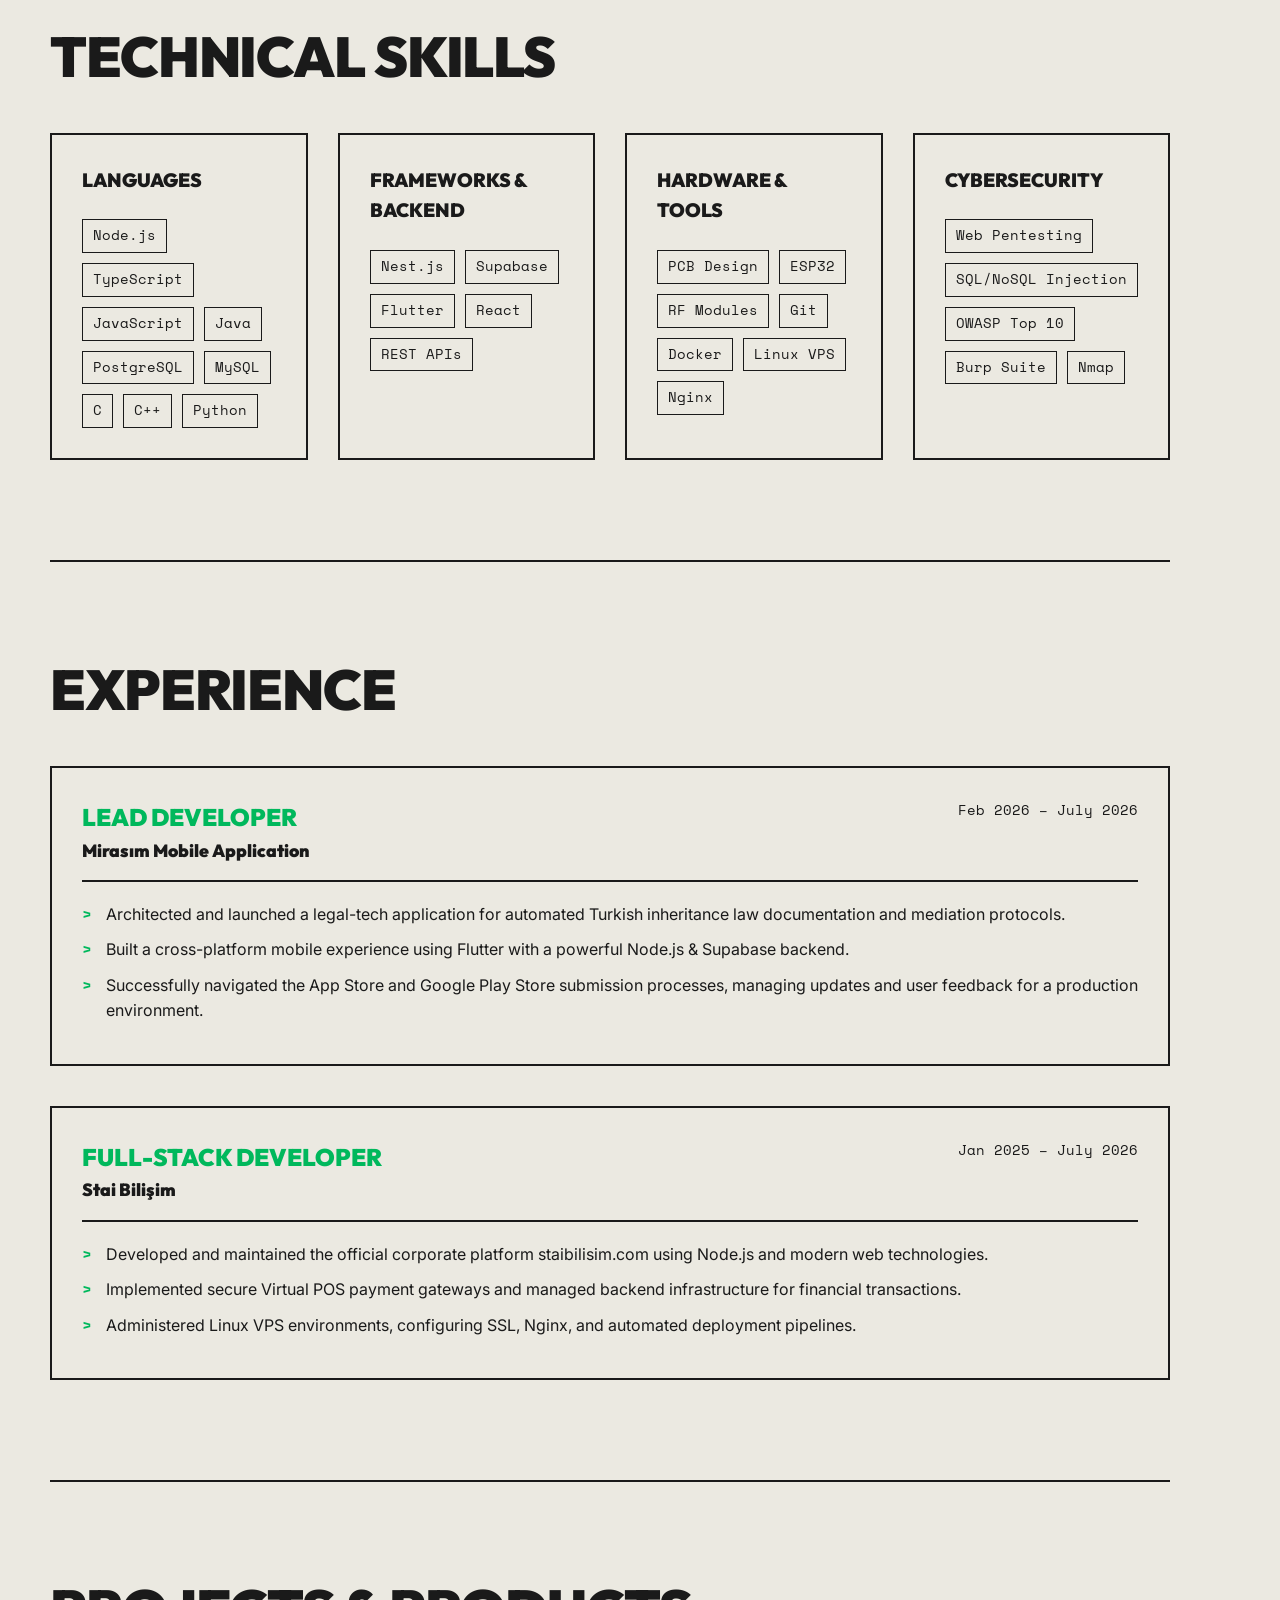
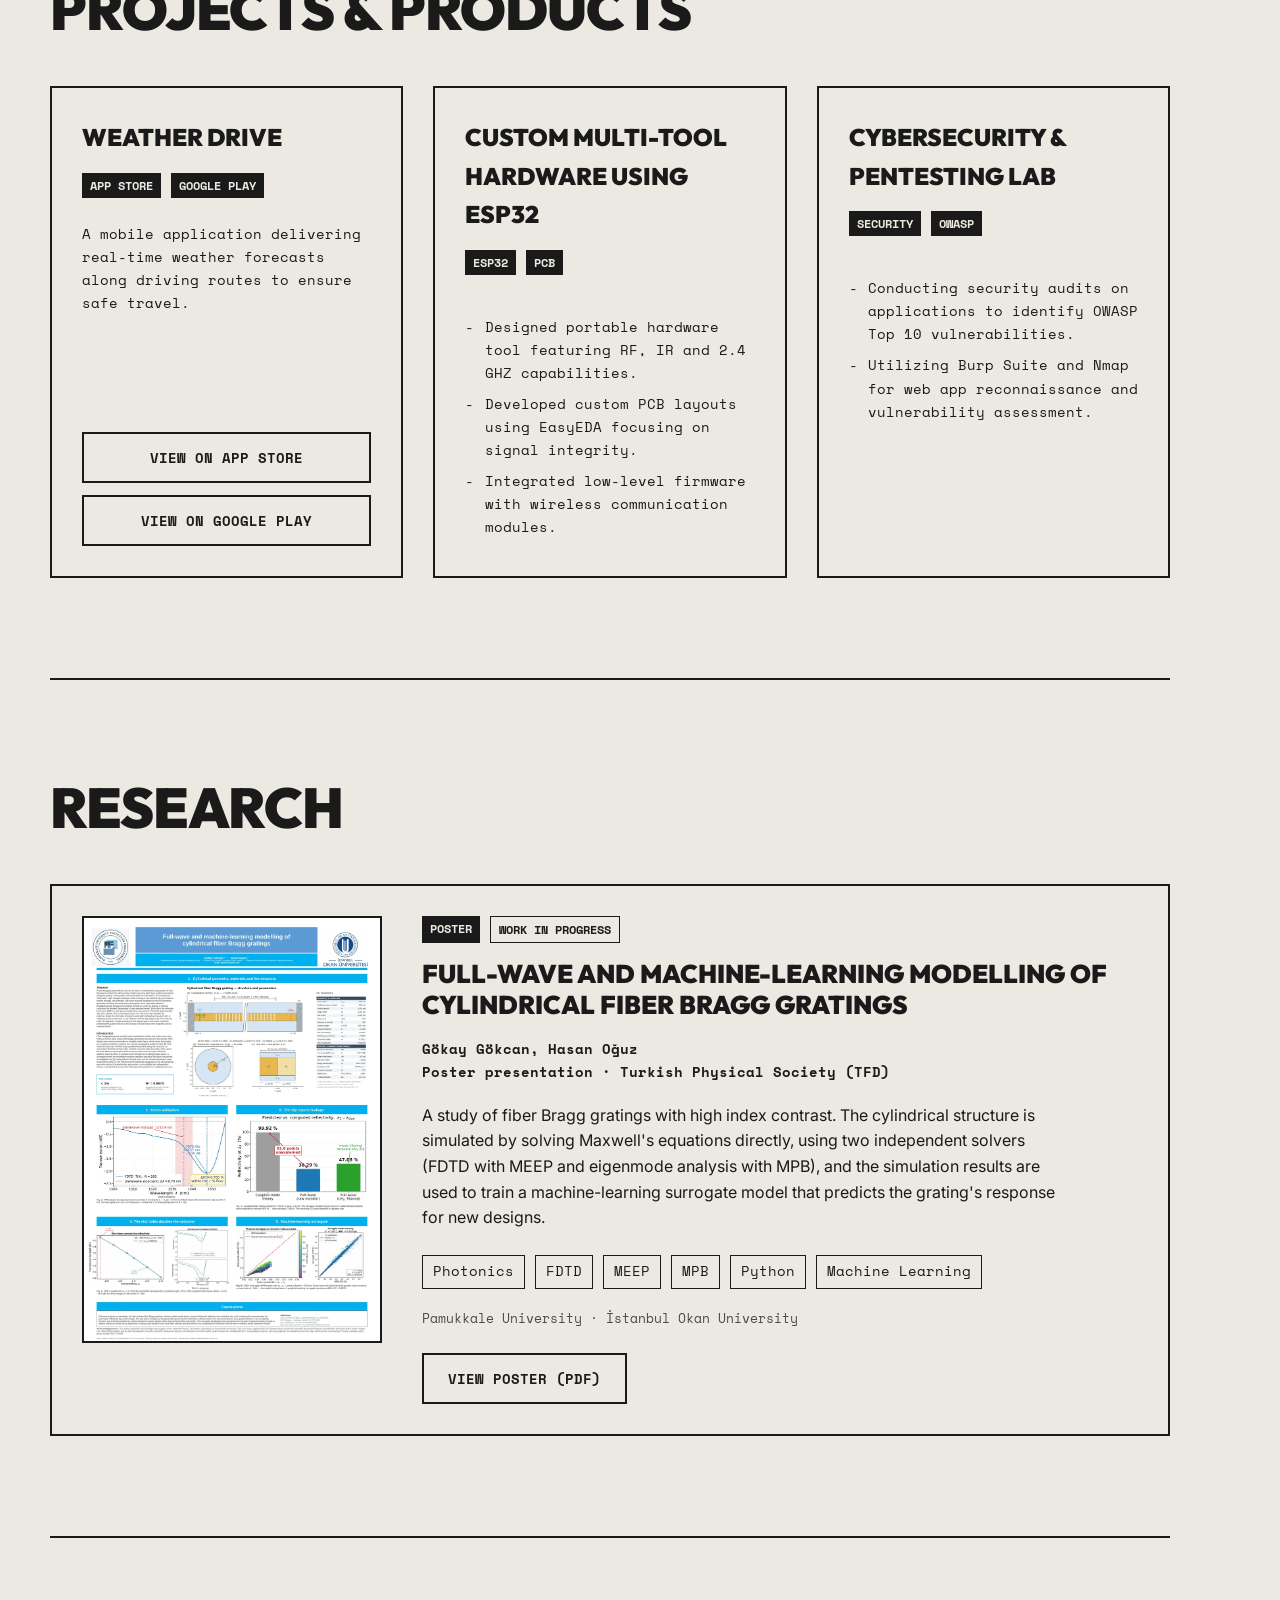
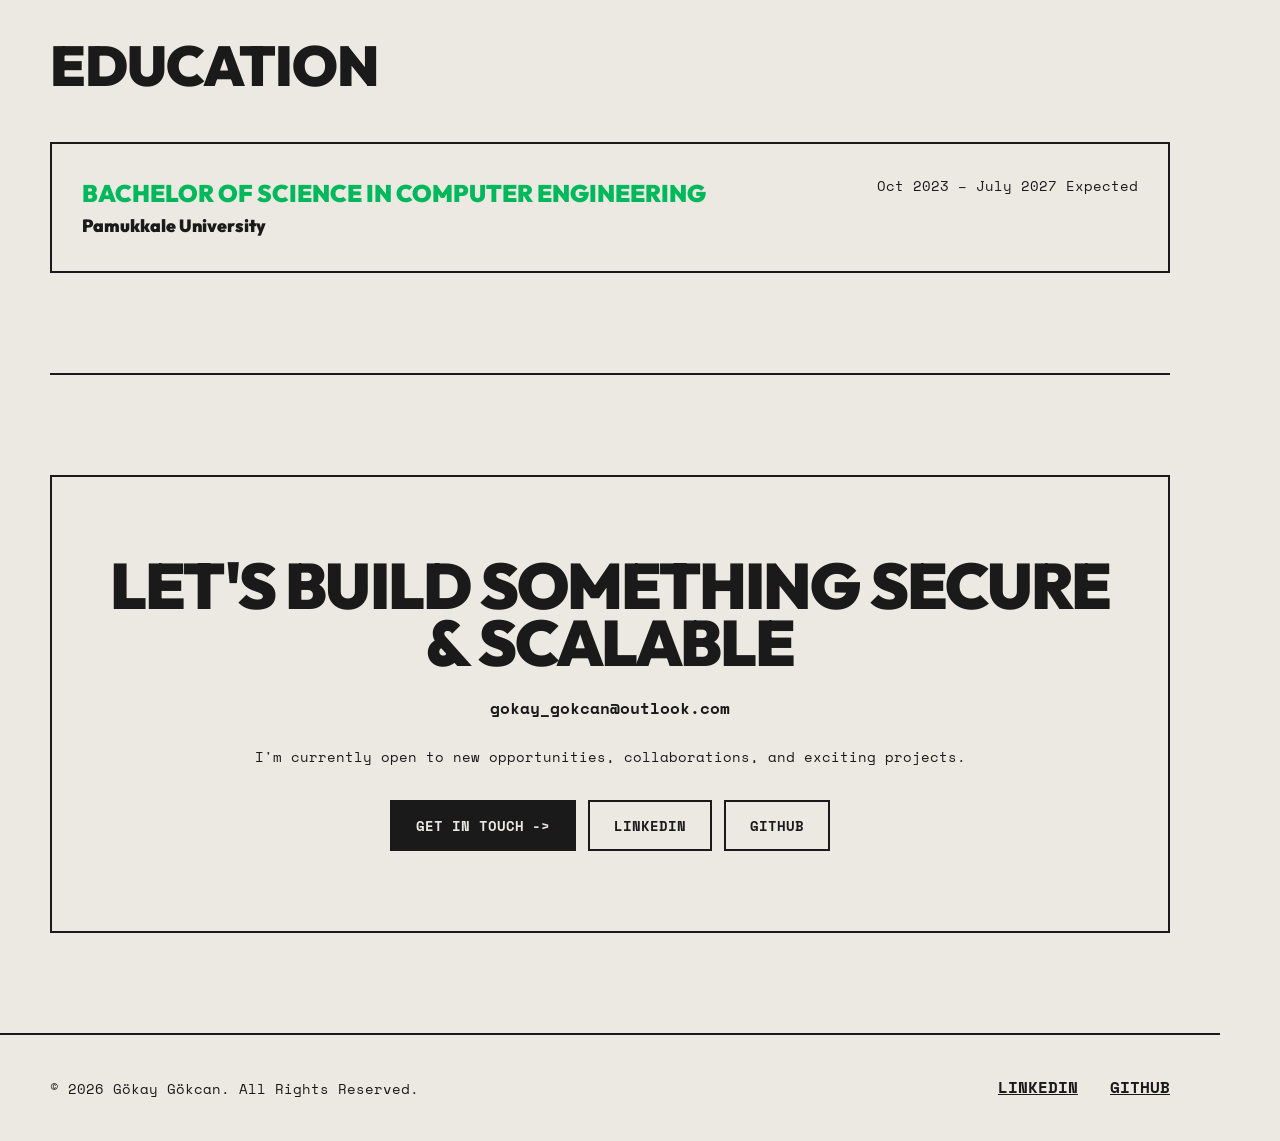
==== commit 50155498: "Shorten meta description" ====
--- a/index.html
+++ b/index.html
@@ -6,7 +6,7 @@
     <meta name="viewport" content="width=device-width, initial-scale=1.0">
     <title>Gökay Gökcan | Full-Stack Developer &amp; Cybersecurity Enthusiast</title>
     <meta name="description"
-        content="Gökay Gökcan — Computer Engineering student at Pamukkale University and Full-Stack Developer from Denizli, Türkiye. Building secure, production-ready web and mobile apps with Node.js, Flutter and Supabase, plus ESP32 hardware and web pentesting.">
+        content="Gökay Gökcan is a Full-Stack Developer and Computer Engineering student at Pamukkale University, building secure web and mobile apps with Node.js and Flutter.">
     <meta name="author" content="Gökay Gökcan">
     <meta name="robots" content="index, follow, max-image-preview:large">
     <link rel="canonical" href="https://gokaygokcan.com/">
@@ -80,6 +80,19 @@
           ]
         },
         {
+          "@type": "CreativeWork",
+          "name": "Full-wave and machine-learning modelling of cylindrical fiber Bragg gratings",
+          "genre": "Poster presentation",
+          "about": ["Fiber Bragg gratings", "Photonics", "FDTD simulation", "Machine learning"],
+          "author": [
+            { "@id": "https://gokaygokcan.com/#person" },
+            { "@type": "Person", "name": "Hasan Oğuz" }
+          ],
+          "image": "https://gokaygokcan.com/assets/fbg-poster.jpg",
+          "url": "https://gokaygokcan.com/assets/fbg-poster.pdf",
+          "encodingFormat": "application/pdf"
+        },
+        {
           "@type": "MobileApplication",
           "name": "Weather Drive",
           "operatingSystem": "iOS, Android",
@@ -134,6 +147,7 @@
                 <li><a href="#skills">SKILLS</a></li>
                 <li><a href="#experience">EXPERIENCE</a></li>
                 <li><a href="#projects">PROJECTS</a></li>
+                <li><a href="#research">RESEARCH</a></li>
                 <li><a href="#education">EDUCATION</a></li>
                 <li><a href="#contact">CONTACT</a></li>
             </ul>
@@ -334,6 +348,37 @@
                 </article>
 
             </div>
+        </section>
+
+        <!-- Research Section -->
+        <section id="research" class="section">
+            <div class="section-header">
+                <h2 class="section-title">Research</h2>
+            </div>
+            <article class="research-card block-panel">
+                <a class="research-thumb" href="assets/fbg-poster.pdf" target="_blank" rel="noopener" aria-label="Open the full poster (PDF)">
+                    <picture>
+                        <source srcset="assets/fbg-poster.webp" type="image/webp">
+                        <img src="assets/fbg-poster.jpg" alt="Poster: Full-wave and machine-learning modelling of cylindrical fiber Bragg gratings" width="900" height="1285" loading="lazy" decoding="async">
+                    </picture>
+                </a>
+                <div class="research-body">
+                    <div class="project-badges">
+                        <span class="badge">Poster</span>
+                        <span class="badge upcoming">Work in progress</span>
+                    </div>
+                    <h3>Full-wave and machine-learning modelling of cylindrical fiber Bragg gratings</h3>
+                    <p class="research-meta mono-text">Gökay Gökcan, Hasan Oğuz<br>Poster presentation · Turkish Physical Society (TFD)</p>
+                    <p class="research-desc">A study of fiber Bragg gratings with high index contrast. The cylindrical structure is simulated by solving Maxwell's equations directly, using two independent solvers (FDTD with MEEP and eigenmode analysis with MPB), and the simulation results are used to train a machine-learning surrogate model that predicts the grating's response for new designs.</p>
+                    <ul class="tags">
+                        <li>Photonics</li><li>FDTD</li><li>MEEP</li><li>MPB</li><li>Python</li><li>Machine Learning</li>
+                    </ul>
+                    <p class="research-affil mono-text">Pamukkale University · İstanbul Okan University</p>
+                    <div class="project-links">
+                        <a href="assets/fbg-poster.pdf" target="_blank" rel="noopener" class="btn btn-outline">View poster (PDF)</a>
+                    </div>
+                </div>
+            </article>
         </section>
 
         <!-- Education Section -->
--- a/style.css
+++ b/style.css
@@ -726,6 +726,67 @@
 }
 
 
+/* Research */
+.research-card {
+    display: grid;
+    grid-template-columns: minmax(0, 300px) minmax(0, 1fr);
+    gap: 40px;
+    align-items: start;
+}
+
+.research-thumb {
+    display: block;
+    border: var(--border-width) solid var(--border-color);
+    background: #fff;
+    transition: var(--transition);
+}
+
+.research-thumb:hover {
+    box-shadow: 6px 6px 0 var(--accent-color);
+    transform: translate(-3px, -3px);
+}
+
+.research-thumb img {
+    width: 100%;
+    height: auto;
+}
+
+.research-body {
+    min-width: 0;
+}
+
+.research-body .project-badges {
+    margin-bottom: 1rem;
+}
+
+.research-body h3 {
+    font-size: 1.6rem;
+    line-height: 1.2;
+    margin-bottom: 1rem;
+    overflow-wrap: break-word;
+}
+
+.research-meta {
+    font-weight: 700;
+    line-height: 1.6;
+    margin-bottom: 1.25rem;
+}
+
+.research-desc {
+    margin-bottom: 1.5rem;
+    max-width: 65ch;
+}
+
+.research-affil {
+    font-size: 0.8rem;
+    color: var(--text-muted);
+    margin: 1.25rem 0 1.5rem;
+}
+
+.research-body .project-links .btn {
+    flex: 0 1 auto;
+}
+
 /* Contact Box */
 .contact-box {
     text-align: center;
@@ -904,6 +965,23 @@
 
 /* Phones & small tablets: single column, left-aligned reading text */
 @media (max-width: 768px) {
+    .research-card {
+        grid-template-columns: 1fr;
+        gap: 24px;
+    }
+
+    .research-thumb {
+        max-width: 320px;
+    }
+
+    .research-body h3 {
+        font-size: 1.25rem;
+    }
+
+    .research-body .project-links .btn {
+        flex: 1 1 200px;
+    }
+
     :root {
         --section-padding: 56px 0;
     }
